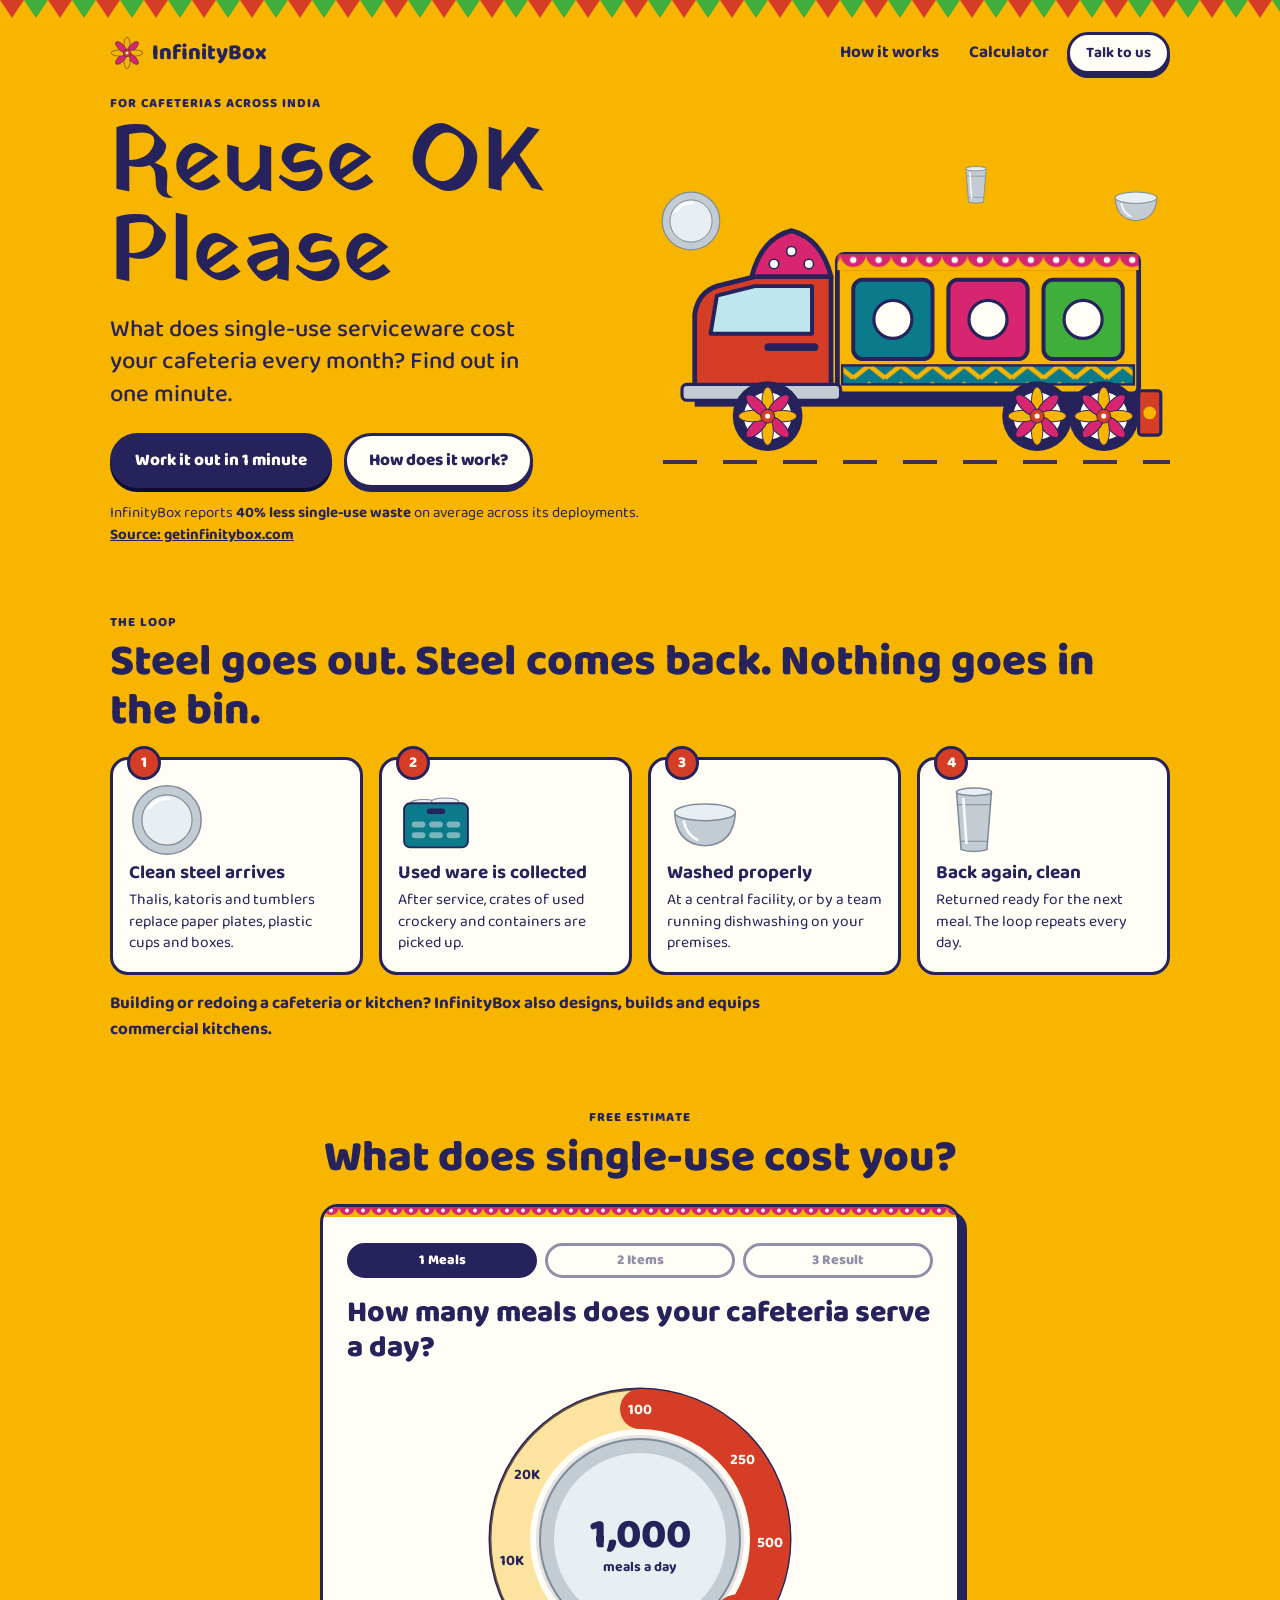
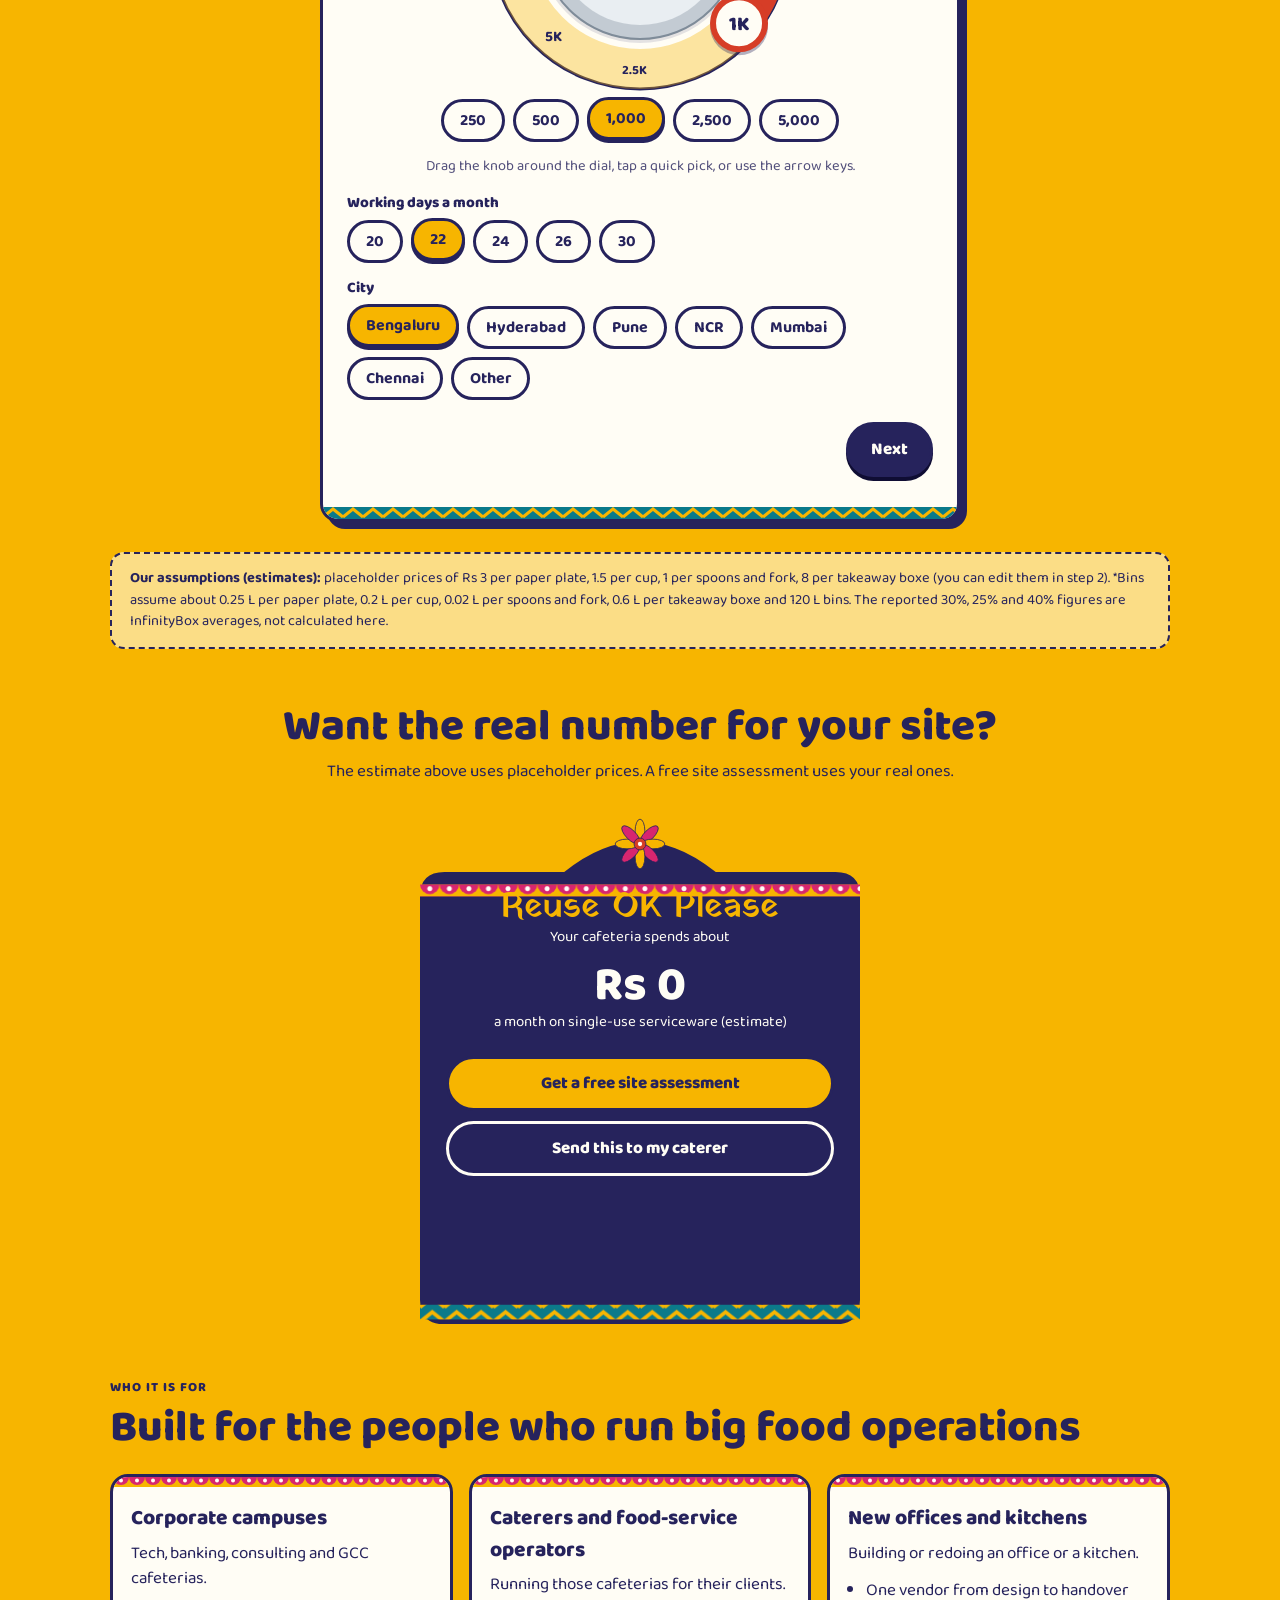
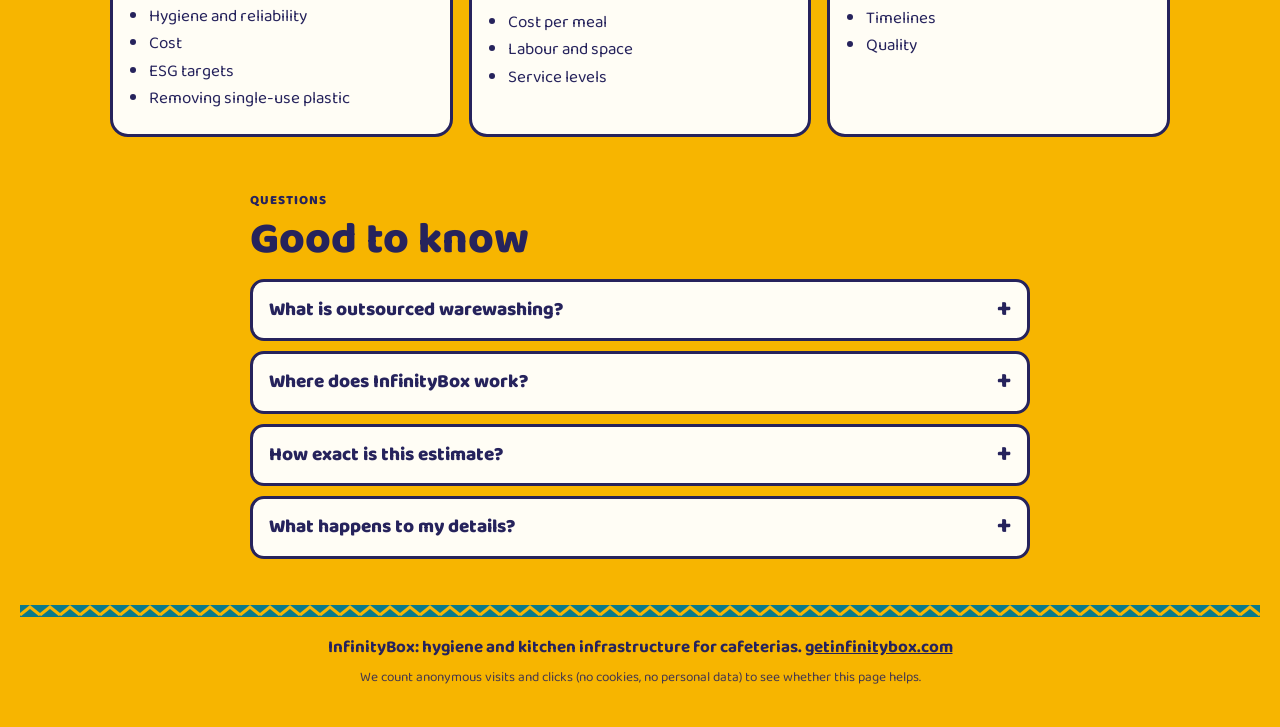
==== inbound/index.html @ cf1908c6 "InfinityBox lead system: pipeline, lead desk, public inbound page, Pages deploy Co-Authored-By: Clau" ====
<!doctype html>
<html lang="en">
<head>
<meta charset="utf-8">
<meta name="viewport" content="width=device-width, initial-scale=1">
<title>Reuse OK Please: what does single-use cost your cafeteria? | InfinityBox</title>
<meta name="description" content="Work out what single-use plates, cups and boxes cost your cafeteria each month, in one minute. Free estimate from InfinityBox.">
<link rel="preconnect" href="https://fonts.googleapis.com"><link rel="preconnect" href="https://fonts.gstatic.com" crossorigin>
<link href="https://fonts.googleapis.com/css2?family=Baloo+2:wght@400;500;700;800&family=Yatra+One&display=swap" rel="stylesheet">
<style>
:root{--neel:#26235C;--haldi:#F7B500;--sindoor:#D63D27;--mor:#0B7A8A;--tota:#3FAE3A;--rani:#D7266F;--chalk:#FFFDF5;--steel:#C3CBD3;--steeld:#7F8C99;--steell:#E9EEF2;--kraft:#E9D3A8;
  --ease:cubic-bezier(.645,.045,.355,1);--r:18px;--line:3px}
*{box-sizing:border-box}
html{scroll-behavior:smooth}
body{margin:0;background:var(--haldi);color:var(--neel);font:400 17px/1.5 "Baloo 2",system-ui,sans-serif;overflow-x:hidden}
h1,h2,h3{margin:0}
.sign{font-family:"Yatra One","Baloo 2",serif;font-weight:400}
h2{font-weight:800;font-size:clamp(28px,4.2vw,44px);line-height:1.1}
p{margin:0 0 12px;max-width:68ch}
a{color:inherit}
:focus-visible{outline:3px solid var(--neel);outline-offset:3px;box-shadow:0 0 0 6px var(--haldi)}
.wrap{max-width:1100px;margin:0 auto;padding:0 20px}
.trim{display:block}
.bunting{height:20px}

/* top bar */
.top{display:flex;align-items:center;justify-content:space-between;gap:12px;padding:12px 20px;max-width:1100px;margin:0 auto}
.brand{font-weight:800;font-size:22px;text-decoration:none;display:flex;align-items:center;gap:8px}
.brand svg{width:34px;height:34px;animation:spin 14s linear infinite}
.top nav{display:flex;gap:6px;align-items:center}
.top nav a{text-decoration:none;font-weight:700;padding:6px 12px;border-radius:99px}
.top nav a:hover{background:var(--chalk)}
@media(max-width:640px){.top nav a:not(.btn){display:none}}

/* buttons */
.btn{display:inline-flex;align-items:center;justify-content:center;gap:8px;border:var(--line) solid var(--neel);border-radius:99px;padding:11px 22px;font:800 17px "Baloo 2",sans-serif;
  cursor:pointer;text-decoration:none;background:var(--chalk);color:var(--neel);box-shadow:0 4px 0 var(--neel);transition:transform .12s,box-shadow .12s}
.btn:hover{transform:translateY(-2px);box-shadow:0 6px 0 var(--neel)}
.btn:active{transform:translateY(3px);box-shadow:0 1px 0 var(--neel)}
.btn.primary{background:var(--neel);color:var(--chalk);box-shadow:0 4px 0 #0f0d33}
.btn.red{background:var(--sindoor);color:var(--chalk)}
.btn.small{padding:6px 16px;font-size:15px}
.btn[disabled]{opacity:.45;cursor:not-allowed;transform:none}

/* hero */
.hero{position:relative;padding:20px 0 0}
.hero .wrap{display:grid;grid-template-columns:1.05fr 1fr;gap:20px;align-items:center}
@media(max-width:860px){.hero .wrap{grid-template-columns:1fr}}
.hero h1{font-size:clamp(46px,8vw,92px);line-height:.98;margin:6px 0 14px}
.hero .lede{font-size:clamp(19px,2.3vw,24px);font-weight:500;line-height:1.35;max-width:30ch}
.hero .cta{display:flex;flex-wrap:wrap;gap:12px;margin:22px 0 14px}
.reports{font-size:15px}
.reports a{font-weight:700}
.stage{position:relative;padding:8px 0 0}
.road{height:16px;margin-top:-6px;background:repeating-linear-gradient(90deg,var(--neel) 0 34px,transparent 34px 60px);background-size:60px 4px;background-repeat:repeat-x;background-position:0 6px;animation:road 1s linear infinite;opacity:.9}
.float{position:absolute;width:64px;height:64px;animation:bob2 3.2s ease-in-out infinite alternate}
.float.a{left:-4px;top:6px}.float.b{right:8px;top:-6px;animation-delay:-1.2s;width:52px;height:52px}.float.c{right:34%;top:-20px;animation-delay:-2s;width:44px;height:44px}
.truck{width:100%;max-width:560px;display:block;margin:0 auto;overflow:visible}
.truck.in{animation:drive 1.3s var(--ease) both}
.truck .wheel{transform-box:view-box;animation:spin .7s linear infinite}
.truck.parked .wheel{animation:none}
.truck .body{animation:bob .45s ease-in-out infinite alternate}
.truck.parked .body{animation:none}
.truck.out{animation:out .9s var(--ease) both}
.truck .pic{opacity:0;transform:scale(0);transform-box:fill-box;transform-origin:center;transition:opacity .3s,transform .4s var(--ease)}
.truck .pic.on{opacity:1;transform:scale(1)}
@keyframes drive{from{transform:translateX(-120%)}to{transform:none}}
@keyframes out{to{transform:translateX(130%)}}
@keyframes spin{to{transform:rotate(360deg)}}
@keyframes bob{to{transform:translateY(-2px)}}
@keyframes bob2{to{transform:translateY(-12px) rotate(8deg)}}
@keyframes road{to{background-position:-60px 6px}}

/* cards */
.card{position:relative;background:var(--chalk);border:var(--line) solid var(--neel);border-radius:var(--r);box-shadow:7px 7px 0 var(--neel);overflow:hidden}
.card .in{padding:26px 24px 30px}
section{padding:54px 0 0}
.eyebrow{font-weight:800;letter-spacing:.08em;text-transform:uppercase;font-size:13px;margin-bottom:6px}

/* the loop */
.loop{display:grid;grid-template-columns:repeat(4,1fr);gap:16px;margin-top:22px}
@media(max-width:900px){.loop{grid-template-columns:repeat(2,1fr)}}@media(max-width:520px){.loop{grid-template-columns:1fr}}
.step{background:var(--chalk);border:var(--line) solid var(--neel);border-radius:var(--r);padding:16px 16px 18px;position:relative}
.step .n{position:absolute;top:-14px;left:14px;background:var(--sindoor);color:var(--chalk);border:var(--line) solid var(--neel);border-radius:99px;font-weight:800;width:34px;height:34px;display:grid;place-items:center}
.step svg{width:76px;height:76px;display:block;margin:6px 0 4px}
.step b{display:block;font-size:19px;line-height:1.2;margin-bottom:4px}
.step span{font-size:15.5px;line-height:1.4;display:block}
.note-line{margin-top:16px;font-weight:700}

/* calculator */
#calc .card{max-width:640px;margin:22px auto 0}
.pills{display:flex;gap:8px;margin-bottom:18px}
.pill{flex:1;text-align:center;border:var(--line) solid var(--neel);border-radius:99px;padding:4px 8px;font-weight:800;font-size:14px;background:var(--chalk);opacity:.5}
.pill.on{background:var(--neel);color:var(--chalk);opacity:1}.pill.done{background:var(--tota);opacity:1}
.q{font-weight:800;font-size:clamp(23px,3.4vw,30px);line-height:1.15;margin-bottom:14px}
.chips{display:flex;flex-wrap:wrap;gap:8px;margin-bottom:14px}
.chip{border:var(--line) solid var(--neel);border-radius:99px;padding:6px 16px;font:700 16px "Baloo 2",sans-serif;background:var(--chalk);cursor:pointer;color:var(--neel)}
.chip[aria-pressed="true"]{background:var(--haldi)}
input[type=range]{width:100%;accent-color:var(--sindoor);height:34px}
.big{display:flex;align-items:baseline;gap:8px;font-weight:800}
.big input{font:800 38px "Baloo 2";width:6.2ch;border:0;border-bottom:var(--line) solid var(--neel);background:transparent;color:var(--neel);padding:0}
.big span{font-size:18px}
.fields{display:grid;grid-template-columns:1fr 1fr;gap:12px;margin:12px 0 4px}
@media(max-width:520px){.fields{grid-template-columns:1fr}}
label.f{display:block;font-weight:700;font-size:15px;margin-bottom:4px}
select,input[type=text],input[type=email],input[type=number]{width:100%;height:48px;border:2px solid var(--neel);border-radius:12px;padding:0 12px;font:500 17px "Baloo 2",sans-serif;background:var(--chalk);color:var(--neel)}
.nav{display:flex;justify-content:space-between;gap:12px;margin-top:22px;align-items:center}
.back{background:none;border:0;font:700 16px "Baloo 2";text-decoration:underline;cursor:pointer;color:var(--neel);padding:8px}

/* items */
.rows{display:grid;gap:12px}
.item{display:grid;grid-template-columns:64px 1fr auto;gap:12px;align-items:center;border:var(--line) solid var(--neel);border-radius:14px;padding:10px 12px;background:var(--chalk);transition:background .2s}
.item.has{background:#FFF3C4}
.item svg{width:60px;height:60px}
.item b{display:block;font-size:18px;line-height:1.15}
.item small{display:flex;align-items:center;gap:4px;font-size:14px}
.item small input{width:64px;height:30px;border-radius:8px;font-size:15px;padding:0 6px;text-align:center}
.stepper{display:flex;align-items:center;gap:6px}
.stepper button{width:46px;height:46px;border-radius:50%;border:var(--line) solid var(--neel);background:var(--haldi);font:800 26px/1 "Baloo 2";cursor:pointer;color:var(--neel);box-shadow:0 3px 0 var(--neel)}
.stepper button:active{transform:translateY(2px);box-shadow:0 1px 0 var(--neel)}
.stepper output{min-width:30px;text-align:center;font:800 26px "Baloo 2"}
.permeal{margin-top:12px;font-weight:700}

/* result */
.toggle{display:inline-flex;border:var(--line) solid var(--neel);border-radius:99px;overflow:hidden;margin-bottom:8px}
.toggle button{border:0;background:var(--chalk);font:800 15px "Baloo 2";padding:5px 18px;cursor:pointer;color:var(--neel)}
.toggle button[aria-pressed="true"]{background:var(--neel);color:var(--chalk)}
.ring{width:min(100%,330px);margin:0 auto;display:block}
.ring circle.seg{transition:stroke-dasharray .7s var(--ease),opacity .25s}
.legend{display:grid;grid-template-columns:1fr 1fr;gap:8px;margin:10px 0 4px}
@media(max-width:420px){.legend{grid-template-columns:1fr}}
.legend button{display:flex;align-items:center;gap:8px;border:2px solid var(--neel);border-radius:12px;background:var(--chalk);padding:6px 10px;font:700 15px "Baloo 2";cursor:pointer;color:var(--neel);text-align:left}
.legend button[aria-pressed="true"]{background:var(--haldi)}
.legend i{width:16px;height:16px;border-radius:50%;border:2px solid var(--neel);flex:none}
.legend em{margin-left:auto;font-style:normal;font-weight:800}
.fact{font-weight:700;margin:12px 0 2px}
.fine{font-size:13.5px;line-height:1.4;opacity:.85}
.claims{display:flex;flex-wrap:wrap;gap:8px;margin:10px 0 4px}
.claims span{border:2px solid var(--neel);border-radius:99px;padding:2px 12px;font-weight:700;font-size:14.5px;background:#E4F5E3}

/* tailgate */
#talk .gate{max-width:440px;margin:26px auto 0;position:relative}
.gate svg.shape{display:block;width:100%;height:auto}
.gate .face{position:absolute;inset:0;padding:78px 26px 40px;color:var(--chalk);display:flex;flex-direction:column}
.gate .rosette{position:absolute;left:50%;top:6px;transform:translateX(-50%);width:54px;height:54px;animation:spin 18s linear infinite}
.gate h2{font-family:"Yatra One","Baloo 2",serif;font-weight:400;color:var(--haldi);font-size:34px;text-align:center}
.gate .amount{font:800 clamp(34px,9vw,48px) "Baloo 2";text-align:center;line-height:1.05;margin:4px 0 0}
.gate .sub{text-align:center;font-size:15px;margin-bottom:12px}
.gate .btn{width:100%;margin-top:10px;box-shadow:none}
.gate .btn.ghost{background:transparent;color:var(--chalk);border-color:var(--chalk)}
.gate .btn.gold{background:var(--haldi);color:var(--neel)}
.gate form{display:none;margin-top:12px}
.gate.open form{display:block}
.gate.open .asks{display:none}
.gate label.f{color:var(--chalk);margin-top:10px}
.gate select,.gate input{border-color:var(--chalk)}
.gate .consent{display:flex;gap:10px;align-items:flex-start;margin:14px 0 4px;font-size:14.5px}
.gate .consent input{width:22px;height:22px;flex:none;margin-top:2px;accent-color:var(--haldi)}
.err{background:var(--sindoor);color:var(--chalk);border-radius:10px;padding:6px 12px;margin-top:10px;font-weight:700;font-size:14.5px}
.hp{position:absolute;left:-9999px;opacity:0}
.thanks{display:none;text-align:center;padding-top:6px}
.gate.sent .thanks{display:block}.gate.sent .asks,.gate.sent form,.gate.sent .head{display:none}
.thanks .big{font:800 30px "Baloo 2";margin-bottom:6px;display:block}
.route{margin-top:12px;border:2px dashed var(--haldi);border-radius:12px;padding:8px 12px;font-size:15px}

/* audience + faq */
.three{display:grid;grid-template-columns:repeat(3,1fr);gap:16px;margin-top:22px}
@media(max-width:860px){.three{grid-template-columns:1fr}}
.aud{background:var(--chalk);border:var(--line) solid var(--neel);border-radius:var(--r);overflow:hidden}
.aud .in{padding:16px 18px 20px}.aud h3{font-weight:800;font-size:21px;margin-bottom:6px}
.aud ul{margin:6px 0 0;padding-left:18px}.aud li{margin:2px 0}
details.faq{background:var(--chalk);border:var(--line) solid var(--neel);border-radius:14px;margin:10px 0;padding:0 16px}
details.faq summary{cursor:pointer;font-weight:800;font-size:19px;padding:14px 0;list-style:none;display:flex;justify-content:space-between;gap:12px}
details.faq summary::after{content:"+";font-size:26px;line-height:1}
details.faq[open] summary::after{content:"\2212"}
details.faq p{padding-bottom:14px}
.assump{margin-top:30px;background:rgba(255,253,245,.55);border:2px dashed var(--neel);border-radius:14px;padding:14px 18px;font-size:14.5px}
footer{padding:36px 20px 40px;text-align:center;font-weight:700}
.reveal{opacity:0;transform:translateY(22px);transition:opacity .6s var(--ease),transform .6s var(--ease)}
.reveal.on{opacity:1;transform:none}

@media (prefers-reduced-motion:reduce){
  *,*::before,*::after{animation:none!important;transition:none!important;scroll-behavior:auto!important}
  .reveal{opacity:1;transform:none}.truck .pic{opacity:1;transform:none}
}

/* dials */
.pane.inR{animation:inR .42s var(--ease) both}.pane.inL{animation:inL .42s var(--ease) both}
.pane.outL{animation:outL .22s ease-in both}.pane.outR{animation:outR .22s ease-in both}
@keyframes inR{from{opacity:0;transform:translateX(36px)}to{opacity:1;transform:none}}
@keyframes inL{from{opacity:0;transform:translateX(-36px)}to{opacity:1;transform:none}}
@keyframes outL{to{opacity:0;transform:translateX(-36px)}}@keyframes outR{to{opacity:0;transform:translateX(36px)}}
.dialwrap{display:grid;place-items:center}
.dial{width:min(100%,320px);margin:0 auto;border-radius:50%;outline:none;touch-action:none;-webkit-tap-highlight-color:transparent}
.dial:focus-visible{box-shadow:0 0 0 4px var(--haldi),0 0 0 7px var(--neel)}
.dialsvg{width:100%;height:auto;display:block;cursor:grab;touch-action:none;user-select:none;-webkit-user-select:none}
.dial.drag .dialsvg{cursor:grabbing}
.dial .pulse{transform-box:fill-box;transform-origin:center;animation:pulse 2s infinite}
.dial.used .pulse,.dial.drag .pulse{animation:none;opacity:0}
.dial .chev{opacity:0;transition:opacity .2s}.dial.drag .chev{opacity:1}
.dial .knob{filter:drop-shadow(0 3px 0 rgba(38,35,92,.35))}
@keyframes pulse{0%{opacity:0;transform:scale(1)}25%{opacity:1}90%{opacity:0;transform:scale(1.5)}100%{opacity:0}}
.chips.center{justify-content:center}
.hint{text-align:center;font-size:14.5px;opacity:.8;margin:2px auto 14px}
.grp{margin-top:12px}.lab{font-weight:800;font-size:15px;margin-bottom:6px}
.chip{transition:transform .15s var(--ease),background .2s}.chip:active{transform:scale(.94)}
.chip[aria-pressed="true"]{box-shadow:0 3px 0 var(--neel);transform:translateY(-2px)}
.car{display:grid;grid-template-columns:44px 1fr 44px;align-items:center;gap:6px}
.viewport{overflow:hidden;border-radius:12px}
.track{display:flex;transition:transform .5s var(--ease);will-change:transform}
.slide{flex:0 0 100%;display:flex;flex-direction:column;align-items:center;padding:4px 0 2px}
.arrow{width:44px;height:44px;border-radius:50%;border:var(--line) solid var(--neel);background:var(--haldi);font:800 28px/1 "Baloo 2";cursor:pointer;color:var(--neel);box-shadow:0 3px 0 var(--neel);transition:transform .12s,opacity .2s}
.arrow:active{transform:translateY(2px);box-shadow:0 1px 0 var(--neel)}.arrow[disabled]{opacity:.3;cursor:default}
.dots{display:flex;gap:8px;justify-content:center;margin:6px 0}
.dots i{width:10px;height:10px;border-radius:50%;border:2px solid var(--neel);background:var(--chalk);transition:background .25s,transform .25s}
.dots i.on{background:var(--neel);transform:scale(1.25)}
.pricebtn{margin-top:6px;background:none;border:2px dashed var(--neel);border-radius:99px;padding:3px 14px;font:700 14.5px "Baloo 2";cursor:pointer;color:var(--neel)}
.pricebtn input{width:62px;height:28px;border-radius:8px;font-size:15px;padding:0 6px;text-align:center;margin:0 4px}
.minis{display:flex;flex-wrap:wrap;gap:8px;justify-content:center;margin:6px 0}
.mini{display:flex;align-items:center;gap:4px;border:2px solid var(--neel);border-radius:99px;padding:2px 12px 2px 6px;font:800 16px "Baloo 2";background:var(--chalk);cursor:pointer;color:var(--neel);transition:background .25s,transform .2s}
.mini svg{width:26px;height:26px}.mini.has{background:#FFF3C4}.mini[aria-current="true"]{transform:translateY(-2px);box-shadow:0 3px 0 var(--neel)}
.permeal{text-align:center}
</style>
</head>
<body>
<svg xmlns="http://www.w3.org/2000/svg" width="0" height="0" style="position:absolute;width:0;height:0;overflow:hidden" aria-hidden="true">
<defs>
<pattern id="p-jhalar" width="16" height="10" patternUnits="userSpaceOnUse"><rect width="16" height="10" fill="#F7B500"/><path d="M0 0A8 8 0 0 0 16 0Z" fill="#D7266F"/><circle cx="8" cy="3.5" r="2" fill="#FFFDF5"/></pattern><pattern id="p-chevron" width="20" height="12" patternUnits="userSpaceOnUse"><rect width="20" height="12" fill="#0B7A8A"/><path d="M0 10L10 2L20 10" fill="none" stroke="#F7B500" stroke-width="3"/></pattern><pattern id="p-bunting" width="48" height="20" patternUnits="userSpaceOnUse"><path d="M0 0H24L12 18Z" fill="#D63D27"/><path d="M24 0H48L36 18Z" fill="#3FAE3A"/></pattern>
</defs>
<symbol id="i-paper-plate" viewBox="0 0 100 100"><path d="M50 8 Q55.3 3.3 59.3 9.1 Q65.5 5.6 68.2 12.2 Q75 10.2 76.2 17.2 Q83.2 16.8 82.8 23.8 Q89.8 25 87.8 31.8 Q94.4 34.5 90.9 40.7 Q96.7 44.7 92 50 Q96.7 55.3 90.9 59.3 Q94.4 65.5 87.8 68.2 Q89.8 75 82.8 76.2 Q83.2 83.2 76.2 82.8 Q75 89.8 68.2 87.8 Q65.5 94.4 59.3 90.9 Q55.3 96.7 50 92 Q44.7 96.7 40.7 90.9 Q34.5 94.4 31.8 87.8 Q25 89.8 23.8 82.8 Q16.8 83.2 17.2 76.2 Q10.2 75 12.2 68.2 Q5.6 65.5 9.1 59.3 Q3.3 55.3 8 50 Q3.3 44.7 9.1 40.7 Q5.6 34.5 12.2 31.8 Q10.2 25 17.2 23.8 Q16.8 16.8 23.8 17.2 Q25 10.2 31.8 12.2 Q34.5 5.6 40.7 9.1 Q44.7 3.3 50 8Z" fill="#E9D3A8" stroke="#26235C" stroke-width="2.5" stroke-linejoin="round"/><circle cx="50" cy="50" r="28" fill="none" stroke="#26235C" stroke-width="1.5" stroke-dasharray="3 4"/></symbol>
<symbol id="i-plastic-cup" viewBox="0 0 100 100"><path d="M26 16H74L67 90H33Z" fill="#EAF6FB" stroke="#26235C" stroke-width="2.5" stroke-linejoin="round"/><rect x="22" y="9" width="56" height="9" rx="3" fill="#FFFFFF" stroke="#26235C" stroke-width="2.5"/><path d="M40 28L42 80M60 28L58 80" stroke="#26235C" stroke-width="1.5" opacity=".35"/></symbol>
<symbol id="i-plastic-spoon" viewBox="0 0 100 100"><ellipse cx="50" cy="27" rx="13" ry="18" fill="#FFFFFF" stroke="#26235C" stroke-width="2.5"/><rect x="46.5" y="44" width="7" height="48" rx="3.5" fill="#FFFFFF" stroke="#26235C" stroke-width="2.5"/></symbol>
<symbol id="i-takeaway-box" viewBox="0 0 100 100"><rect x="14" y="30" width="72" height="12" rx="3" fill="#FFFFFF" stroke="#26235C" stroke-width="2.5"/><path d="M18 42H82L76 80H24Z" fill="#F1F1EC" stroke="#26235C" stroke-width="2.5" stroke-linejoin="round"/></symbol>
<symbol id="i-steel-thali" viewBox="0 0 100 100"><circle cx="50" cy="50" r="45" fill="#C3CBD3" stroke="#7F8C99" stroke-width="2"/><circle cx="50" cy="50" r="33" fill="#E9EEF2" stroke="#7F8C99" stroke-width="1.5"/><path d="M27 34A28 28 0 0 1 52 22" stroke="#FFFFFF" stroke-width="4" stroke-linecap="round" fill="none" opacity=".9"/></symbol>
<symbol id="i-steel-katori" viewBox="0 0 100 100"><path d="M10 40Q12 82 50 84Q88 82 90 40Z" fill="#C3CBD3" stroke="#7F8C99" stroke-width="2" stroke-linejoin="round"/><ellipse cx="50" cy="40" rx="40" ry="11" fill="#E9EEF2" stroke="#7F8C99" stroke-width="2"/><path d="M22 52Q26 70 40 76" stroke="#FFFFFF" stroke-width="3.5" stroke-linecap="round" fill="none" opacity=".9"/></symbol>
<symbol id="i-steel-tumbler" viewBox="0 0 100 100"><path d="M27 13H73L67 89Q50 94 33 89Z" fill="#C3CBD3" stroke="#7F8C99" stroke-width="2" stroke-linejoin="round"/><ellipse cx="50" cy="13" rx="23" ry="5" fill="#E9EEF2" stroke="#7F8C99" stroke-width="2"/><path d="M29 30H71M33 78H67" stroke="#7F8C99" stroke-width="1.5"/><path d="M36 22L40 80" stroke="#FFFFFF" stroke-width="3.5" stroke-linecap="round" opacity=".9"/></symbol>
<symbol id="i-crate" viewBox="0 0 100 100"><ellipse cx="34" cy="28" rx="18" ry="5" fill="#E9EEF2" stroke="#7F8C99" stroke-width="1.5"/><ellipse cx="62" cy="26" rx="18" ry="5" fill="#E9EEF2" stroke="#7F8C99" stroke-width="1.5"/><rect x="8" y="28" width="84" height="58" rx="8" fill="#0B7A8A" stroke="#26235C" stroke-width="2.5"/><rect x="38" y="35" width="24" height="7" rx="3.5" fill="#26235C"/><rect x="18" y="52" width="18" height="8" rx="4" fill="#FFFDF5" opacity=".45"/><rect x="41" y="52" width="18" height="8" rx="4" fill="#FFFDF5" opacity=".45"/><rect x="64" y="52" width="18" height="8" rx="4" fill="#FFFDF5" opacity=".45"/><rect x="18" y="66" width="18" height="8" rx="4" fill="#FFFDF5" opacity=".45"/><rect x="41" y="66" width="18" height="8" rx="4" fill="#FFFDF5" opacity=".45"/><rect x="64" y="66" width="18" height="8" rx="4" fill="#FFFDF5" opacity=".45"/></symbol>
<symbol id="i-bin" viewBox="0 0 100 100"><path d="M24 30H76L70 90H30Z" fill="#D63D27" stroke="#26235C" stroke-width="2.5" stroke-linejoin="round"/><rect x="17" y="21" width="66" height="10" rx="4" fill="#D63D27" stroke="#26235C" stroke-width="2.5"/><rect x="42" y="13" width="16" height="8" rx="3" fill="none" stroke="#26235C" stroke-width="2.5"/><path d="M40 42L42 80M50 42V80M60 42L58 80" stroke="#26235C" stroke-width="2" opacity=".45"/></symbol>
<symbol id="i-compost" viewBox="0 0 100 100"><path d="M22 34H78L72 90H28Z" fill="#3FAE3A" stroke="#26235C" stroke-width="2.5" stroke-linejoin="round"/><rect x="16" y="25" width="68" height="10" rx="4" fill="#3FAE3A" stroke="#26235C" stroke-width="2.5"/><path d="M50 78C38 70 38 56 50 46C62 56 62 70 50 78Z" fill="#FFFDF5" opacity=".8"/></symbol>
<symbol id="m-rosette" viewBox="0 0 100 100"><ellipse cx="50" cy="26" rx="9" ry="22" fill="#F7B500" stroke="#26235C" stroke-width="1.5" transform="rotate(0 50 50)"/><ellipse cx="50" cy="26" rx="9" ry="22" fill="#D7266F" stroke="#26235C" stroke-width="1.5" transform="rotate(45 50 50)"/><ellipse cx="50" cy="26" rx="9" ry="22" fill="#F7B500" stroke="#26235C" stroke-width="1.5" transform="rotate(90 50 50)"/><ellipse cx="50" cy="26" rx="9" ry="22" fill="#D7266F" stroke="#26235C" stroke-width="1.5" transform="rotate(135 50 50)"/><ellipse cx="50" cy="26" rx="9" ry="22" fill="#F7B500" stroke="#26235C" stroke-width="1.5" transform="rotate(180 50 50)"/><ellipse cx="50" cy="26" rx="9" ry="22" fill="#D7266F" stroke="#26235C" stroke-width="1.5" transform="rotate(225 50 50)"/><ellipse cx="50" cy="26" rx="9" ry="22" fill="#F7B500" stroke="#26235C" stroke-width="1.5" transform="rotate(270 50 50)"/><ellipse cx="50" cy="26" rx="9" ry="22" fill="#D7266F" stroke="#26235C" stroke-width="1.5" transform="rotate(315 50 50)"/><circle cx="50" cy="50" r="11" fill="#D63D27" stroke="#26235C" stroke-width="1.5"/><circle cx="50" cy="50" r="4" fill="#FFFDF5"/></symbol>
<symbol id="truck" viewBox="0 0 320 170"><rect x="20" y="128" width="284" height="8" fill="#26235C"/><rect x="110" y="40" width="190" height="88" rx="4" fill="#F7B500" stroke="#26235C" stroke-width="3"/><rect x="120" y="56" width="50" height="50" rx="6" fill="#0B7A8A" stroke="#26235C" stroke-width="2.5"/><circle cx="145" cy="81" r="12" fill="#FFFDF5" stroke="#26235C" stroke-width="2"/><rect x="180" y="56" width="50" height="50" rx="6" fill="#D7266F" stroke="#26235C" stroke-width="2.5"/><circle cx="205" cy="81" r="12" fill="#FFFDF5" stroke="#26235C" stroke-width="2"/><rect x="240" y="56" width="50" height="50" rx="6" fill="#3FAE3A" stroke="#26235C" stroke-width="2.5"/><circle cx="265" cy="81" r="12" fill="#FFFDF5" stroke="#26235C" stroke-width="2"/><rect x="110" y="40" width="190" height="10" fill="url(#p-jhalar)"/><rect x="113" y="110" width="184" height="12" fill="url(#p-chevron)" stroke="#26235C" stroke-width="1.5"/><path d="M20 128V78Q22 64 34 60L58 54H106V128Z" fill="#D63D27" stroke="#26235C" stroke-width="3" stroke-linejoin="round"/><path d="M34 66L58 60H94V90H30Z" fill="#BFE6EE" stroke="#26235C" stroke-width="2.5" stroke-linejoin="round"/><path d="M56 54Q62 30 81 25Q100 30 106 54Z" fill="#D7266F" stroke="#26235C" stroke-width="3" stroke-linejoin="round"/><circle cx="70" cy="46" r="3" fill="#FFFDF5" stroke="#26235C" stroke-width="1"/><circle cx="81" cy="38" r="3" fill="#FFFDF5" stroke="#26235C" stroke-width="1"/><circle cx="92" cy="46" r="3" fill="#FFFDF5" stroke="#26235C" stroke-width="1"/><rect x="64" y="96" width="34" height="5" rx="2.5" fill="#26235C"/><rect x="12" y="122" width="100" height="10" rx="3" fill="#C3CBD3" stroke="#26235C" stroke-width="2"/><rect x="300" y="126" width="14" height="28" rx="2" fill="#D63D27" stroke="#26235C" stroke-width="2"/><circle cx="307" cy="140" r="4" fill="#F7B500"/><circle cx="66" cy="142" r="22" fill="#26235C"/><circle cx="66" cy="142" r="15" fill="#FFFDF5"/><ellipse cx="66" cy="132.4" rx="3.6" ry="8.8" fill="#F7B500" stroke="#26235C" stroke-width="0.6" transform="rotate(0 66 142)"/><ellipse cx="66" cy="132.4" rx="3.6" ry="8.8" fill="#D7266F" stroke="#26235C" stroke-width="0.6" transform="rotate(45 66 142)"/><ellipse cx="66" cy="132.4" rx="3.6" ry="8.8" fill="#F7B500" stroke="#26235C" stroke-width="0.6" transform="rotate(90 66 142)"/><ellipse cx="66" cy="132.4" rx="3.6" ry="8.8" fill="#D7266F" stroke="#26235C" stroke-width="0.6" transform="rotate(135 66 142)"/><ellipse cx="66" cy="132.4" rx="3.6" ry="8.8" fill="#F7B500" stroke="#26235C" stroke-width="0.6" transform="rotate(180 66 142)"/><ellipse cx="66" cy="132.4" rx="3.6" ry="8.8" fill="#D7266F" stroke="#26235C" stroke-width="0.6" transform="rotate(225 66 142)"/><ellipse cx="66" cy="132.4" rx="3.6" ry="8.8" fill="#F7B500" stroke="#26235C" stroke-width="0.6" transform="rotate(270 66 142)"/><ellipse cx="66" cy="132.4" rx="3.6" ry="8.8" fill="#D7266F" stroke="#26235C" stroke-width="0.6" transform="rotate(315 66 142)"/><circle cx="66" cy="142" r="4.4" fill="#D63D27" stroke="#26235C" stroke-width="0.6"/><circle cx="66" cy="142" r="1.6" fill="#FFFDF5"/><circle cx="236" cy="142" r="22" fill="#26235C"/><circle cx="236" cy="142" r="15" fill="#FFFDF5"/><ellipse cx="236" cy="132.4" rx="3.6" ry="8.8" fill="#F7B500" stroke="#26235C" stroke-width="0.6" transform="rotate(0 236 142)"/><ellipse cx="236" cy="132.4" rx="3.6" ry="8.8" fill="#D7266F" stroke="#26235C" stroke-width="0.6" transform="rotate(45 236 142)"/><ellipse cx="236" cy="132.4" rx="3.6" ry="8.8" fill="#F7B500" stroke="#26235C" stroke-width="0.6" transform="rotate(90 236 142)"/><ellipse cx="236" cy="132.4" rx="3.6" ry="8.8" fill="#D7266F" stroke="#26235C" stroke-width="0.6" transform="rotate(135 236 142)"/><ellipse cx="236" cy="132.4" rx="3.6" ry="8.8" fill="#F7B500" stroke="#26235C" stroke-width="0.6" transform="rotate(180 236 142)"/><ellipse cx="236" cy="132.4" rx="3.6" ry="8.8" fill="#D7266F" stroke="#26235C" stroke-width="0.6" transform="rotate(225 236 142)"/><ellipse cx="236" cy="132.4" rx="3.6" ry="8.8" fill="#F7B500" stroke="#26235C" stroke-width="0.6" transform="rotate(270 236 142)"/><ellipse cx="236" cy="132.4" rx="3.6" ry="8.8" fill="#D7266F" stroke="#26235C" stroke-width="0.6" transform="rotate(315 236 142)"/><circle cx="236" cy="142" r="4.4" fill="#D63D27" stroke="#26235C" stroke-width="0.6"/><circle cx="236" cy="142" r="1.6" fill="#FFFDF5"/><circle cx="278" cy="142" r="22" fill="#26235C"/><circle cx="278" cy="142" r="15" fill="#FFFDF5"/><ellipse cx="278" cy="132.4" rx="3.6" ry="8.8" fill="#F7B500" stroke="#26235C" stroke-width="0.6" transform="rotate(0 278 142)"/><ellipse cx="278" cy="132.4" rx="3.6" ry="8.8" fill="#D7266F" stroke="#26235C" stroke-width="0.6" transform="rotate(45 278 142)"/><ellipse cx="278" cy="132.4" rx="3.6" ry="8.8" fill="#F7B500" stroke="#26235C" stroke-width="0.6" transform="rotate(90 278 142)"/><ellipse cx="278" cy="132.4" rx="3.6" ry="8.8" fill="#D7266F" stroke="#26235C" stroke-width="0.6" transform="rotate(135 278 142)"/><ellipse cx="278" cy="132.4" rx="3.6" ry="8.8" fill="#F7B500" stroke="#26235C" stroke-width="0.6" transform="rotate(180 278 142)"/><ellipse cx="278" cy="132.4" rx="3.6" ry="8.8" fill="#D7266F" stroke="#26235C" stroke-width="0.6" transform="rotate(225 278 142)"/><ellipse cx="278" cy="132.4" rx="3.6" ry="8.8" fill="#F7B500" stroke="#26235C" stroke-width="0.6" transform="rotate(270 278 142)"/><ellipse cx="278" cy="132.4" rx="3.6" ry="8.8" fill="#D7266F" stroke="#26235C" stroke-width="0.6" transform="rotate(315 278 142)"/><circle cx="278" cy="142" r="4.4" fill="#D63D27" stroke="#26235C" stroke-width="0.6"/><circle cx="278" cy="142" r="1.6" fill="#FFFDF5"/></symbol>
</svg>
<svg class="trim bunting" width="100%" height="20" aria-hidden="true"><rect width="100%" height="20" fill="url(#p-bunting)"/></svg>

<header class="top">
  <a class="brand" href="#top"><svg viewBox="0 0 100 100" aria-hidden="true"><use href="#m-rosette"/></svg>InfinityBox</a>
  <nav><a href="#how">How it works</a><a href="#calc">Calculator</a><a class="btn small" href="#talk">Talk to us</a></nav>
</header>

<main id="top">
<section class="hero" style="padding-top:8px">
  <div class="wrap">
    <div>
      <div class="eyebrow">For cafeterias across India</div>
      <h1 class="sign">Reuse OK Please</h1>
      <p class="lede">What does single-use serviceware cost your cafeteria every month? Find out in one minute.</p>
      <div class="cta"><a class="btn primary" href="#calc" id="start">Work it out in 1 minute</a><a class="btn" href="#how">How does it work?</a></div>
      <p class="reports">InfinityBox reports <b>40% less single-use waste</b> on average across its deployments. <a href="https://getinfinitybox.com" target="_blank" rel="noopener">Source: getinfinitybox.com</a></p>
    </div>
    <div class="stage" aria-hidden="true">
      <svg class="float a" viewBox="0 0 100 100"><use href="#i-steel-thali"/></svg>
      <svg class="float b" viewBox="0 0 100 100"><use href="#i-steel-katori"/></svg>
      <svg class="float c" viewBox="0 0 100 100"><use href="#i-steel-tumbler"/></svg>
      <svg class="truck in" id="heroTruck" viewBox="0 0 320 170"></svg>
      <div class="road"></div>
    </div>
  </div>
</section>

<section id="how">
  <div class="wrap">
    <div class="eyebrow">The loop</div>
    <h2>Steel goes out. Steel comes back. Nothing goes in the bin.</h2>
    <div class="loop">
      <div class="step reveal"><span class="n">1</span><svg viewBox="0 0 100 100"><use href="#i-steel-thali"/></svg><b>Clean steel arrives</b><span>Thalis, katoris and tumblers replace paper plates, plastic cups and boxes.</span></div>
      <div class="step reveal"><span class="n">2</span><svg viewBox="0 0 100 100"><use href="#i-crate"/></svg><b>Used ware is collected</b><span>After service, crates of used crockery and containers are picked up.</span></div>
      <div class="step reveal"><span class="n">3</span><svg viewBox="0 0 100 100"><use href="#i-steel-katori"/></svg><b>Washed properly</b><span>At a central facility, or by a team running dishwashing on your premises.</span></div>
      <div class="step reveal"><span class="n">4</span><svg viewBox="0 0 100 100"><use href="#i-steel-tumbler"/></svg><b>Back again, clean</b><span>Returned ready for the next meal. The loop repeats every day.</span></div>
    </div>
    <p class="note-line">Building or redoing a cafeteria or kitchen? InfinityBox also designs, builds and equips commercial kitchens.</p>
  </div>
</section>

<section id="calc">
  <div class="wrap">
    <div class="eyebrow" style="text-align:center">Free estimate</div>
    <h2 style="text-align:center">What does single-use cost you?</h2>
    <div class="card">
      <svg class="trim" width="100%" height="10" aria-hidden="true"><rect width="100%" height="10" fill="url(#p-jhalar)"/></svg>
      <div class="in">
        <div class="pills" aria-hidden="true"><div class="pill on" data-p="1">1 Meals</div><div class="pill" data-p="2">2 Items</div><div class="pill" data-p="3">3 Result</div></div>

        <div class="pane" data-step="1">
          <div class="q">How many meals does your cafeteria serve a day?</div>
          <div class="dialwrap" id="mealsDial"></div>
          <div class="chips center" id="mealChips" role="group" aria-label="Quick picks"></div>
          <p class="hint">Drag the knob around the dial, tap a quick pick, or use the arrow keys.</p>
          <div class="grp"><div class="lab">Working days a month</div><div class="chips" id="dayChips" role="group" aria-label="Working days a month"></div></div>
          <div class="grp"><div class="lab">City</div><div class="chips" id="cityChips" role="group" aria-label="City"></div></div>
          <div class="nav"><span></span><button class="btn primary" id="to2">Next</button></div>
        </div>

        <div class="pane" data-step="2" hidden>
          <div class="q">What single-use items go out with each meal?</div>
          <div class="car">
            <button class="arrow" id="prevI" aria-label="Previous item">&#8249;</button>
            <div class="viewport"><div class="track" id="track"></div></div>
            <button class="arrow" id="nextI" aria-label="Next item">&#8250;</button>
          </div>
          <div class="dots" id="dots" aria-hidden="true"></div>
          <p class="hint">Turn the dial for how many go out with each meal.</p>
          <div class="minis" id="minis"></div>
          <div class="permeal" id="perMeal" aria-live="polite"></div>
          <div class="nav"><button class="back" id="back1">Back</button><button class="btn red" id="to3" disabled>See my result</button></div>
        </div>

        <div class="pane" data-step="3" hidden>
          <div class="toggle" role="group" aria-label="Show by"><button id="mUnits" aria-pressed="true">Items</button><button id="mRs" aria-pressed="false">Rupees</button></div>
          <svg class="ring" id="ring" viewBox="0 0 320 320" role="img" aria-label="Share of each single-use item"></svg>
          <div class="legend" id="legend"></div>
          <svg class="truck" id="resTruck" viewBox="0 0 320 170" aria-hidden="true" style="max-width:360px;margin-top:6px"></svg>
          <p class="fact" id="binFact"></p>
          <div class="claims" aria-label="InfinityBox reported averages"><span>30% less water</span><span>25% less electricity</span><span>40% less single-use waste</span></div>
          <p class="fine">InfinityBox reports these as averages across its deployments, not a promise for your site. <a href="https://getinfinitybox.com" target="_blank" rel="noopener">getinfinitybox.com</a></p>
          <div class="nav"><button class="back" id="back2">Back</button><a class="btn primary" href="#talk" id="toTalk">Talk to InfinityBox</a></div>
        </div>
      </div>
      <svg class="trim" width="100%" height="12" aria-hidden="true"><rect width="100%" height="12" fill="url(#p-chevron)"/></svg>
    </div>
    <div class="assump" id="assump"></div>
  </div>
</section>

<section id="talk">
  <div class="wrap">
    <h2 style="text-align:center">Want the real number for your site?</h2>
    <p style="text-align:center;margin:8px auto 0">The estimate above uses placeholder prices. A free site assessment uses your real ones.</p>
    <div class="gate" id="gate">
      <svg class="shape" viewBox="0 0 360 420" preserveAspectRatio="none" aria-hidden="true"><path d="M0 70Q0 50 20 50H118Q180 0 242 50H340Q360 50 360 70V400Q360 420 340 420H20Q0 420 0 400Z" fill="#26235C"/><rect x="0" y="60" width="360" height="10" fill="url(#p-jhalar)"/><rect x="0" y="404" width="360" height="12" fill="url(#p-chevron)"/></svg>
      <svg class="rosette" viewBox="0 0 100 100" aria-hidden="true"><use href="#m-rosette"/></svg>
      <div class="face">
        <div class="head">
          <h2>Reuse OK Please</h2>
          <div class="sub" id="gateLead">Your cafeteria spends about</div>
          <div class="amount" id="gateAmt">Rs 0</div>
          <div class="sub">a month on single-use serviceware (estimate)</div>
        </div>
        <div class="asks">
          <button class="btn gold" id="openForm">Get a free site assessment</button>
          <a class="btn ghost" id="mailCaterer" href="#">Send this to my caterer</a>
        </div>
        <form id="lead" novalidate>
          <div class="hp"><label>Website <input type="text" name="website" tabindex="-1" autocomplete="off"></label></div>
          <label class="f" for="fName">Your name</label><input id="fName" type="text" autocomplete="name" required>
          <label class="f" for="fEmail">Work email</label><input id="fEmail" type="email" autocomplete="email" required>
          <label class="f" for="fCompany">Company</label><input id="fCompany" type="text" autocomplete="organization" required>
          <label class="f" for="fRole">Your role</label><input id="fRole" type="text" placeholder="e.g. Head of Admin">
          <label class="f" for="fCity">City</label><select id="fCity"></select>
          <label class="f" for="fSeg">I am...</label>
          <select id="fSeg"><option value="corporate">A company with a cafeteria</option><option value="caterer">A caterer or food-service operator</option>
            <option value="fitout">Building or redoing an office or kitchen</option><option value="institution">A hospital, college or campus</option></select>
          <label class="consent"><input type="checkbox" id="fConsent"><span>InfinityBox may contact me about this estimate.</span></label>
          <div id="formErr" class="err" hidden></div>
          <button class="btn gold" type="submit" id="send">Send</button>
        </form>
        <div class="thanks"><span class="big sign" style="color:var(--haldi)">Sent.</span><p id="promise" style="margin:0 auto"></p><div class="route" id="route"></div></div>
      </div>
    </div>
  </div>
</section>

<section>
  <div class="wrap">
    <div class="eyebrow">Who it is for</div>
    <h2>Built for the people who run big food operations</h2>
    <div class="three">
      <div class="aud reveal"><svg class="trim" width="100%" height="10" aria-hidden="true"><rect width="100%" height="10" fill="url(#p-jhalar)"/></svg><div class="in"><h3>Corporate campuses</h3><p>Tech, banking, consulting and GCC cafeterias.</p><ul><li>Hygiene and reliability</li><li>Cost</li><li>ESG targets</li><li>Removing single-use plastic</li></ul></div></div>
      <div class="aud reveal"><svg class="trim" width="100%" height="10" aria-hidden="true"><rect width="100%" height="10" fill="url(#p-jhalar)"/></svg><div class="in"><h3>Caterers and food-service operators</h3><p>Running those cafeterias for their clients.</p><ul><li>Cost per meal</li><li>Labour and space</li><li>Service levels</li></ul></div></div>
      <div class="aud reveal"><svg class="trim" width="100%" height="10" aria-hidden="true"><rect width="100%" height="10" fill="url(#p-jhalar)"/></svg><div class="in"><h3>New offices and kitchens</h3><p>Building or redoing an office or a kitchen.</p><ul><li>One vendor from design to handover</li><li>Timelines</li><li>Quality</li></ul></div></div>
    </div>
  </div>
</section>

<section>
  <div class="wrap" style="max-width:820px">
    <div class="eyebrow">Questions</div>
    <h2 style="margin-bottom:14px">Good to know</h2>
    <details class="faq"><summary>What is outsourced warewashing?</summary><p>Instead of buying disposables or washing in your own kitchen, used crockery is collected, washed by a specialist and returned. InfinityBox does this at central facilities, or runs dishwashing inside your premises.</p></details>
    <details class="faq"><summary>Where does InfinityBox work?</summary><p>Mumbai, Chennai, Bangalore, NCR, Pune and Hyderabad.</p></details>
    <details class="faq"><summary>How exact is this estimate?</summary><p>It is a quick estimate from your answers and placeholder prices that you can edit. A free site assessment gives a real figure.</p></details>
    <details class="faq"><summary>What happens to my details?</summary><p>They are used only to reply about your enquiry. We do not ask for more than the form shows.</p></details>
  </div>
</section>
</main>

<footer>
  <svg class="trim" width="100%" height="12" aria-hidden="true" style="margin-bottom:18px"><rect width="100%" height="12" fill="url(#p-chevron)"/></svg>
  InfinityBox: hygiene and kitchen infrastructure for cafeterias. <a href="https://getinfinitybox.com" target="_blank" rel="noopener">getinfinitybox.com</a>
  <div class="fine" style="margin-top:8px;font-weight:400">We count anonymous visits and clicks (no cookies, no personal data) to see whether this page helps.</div>
</footer>

<script src="calc.js"></script>
<script>
/* ===== settings you can change ===== */
var IB = {
  APPS_SCRIPT_URL: "",            // paste the deployed Google Apps Script web app URL to send leads to a Google Sheet
  promise: "Someone from InfinityBox will reply within 1 working day.",
  cities: ["Bengaluru", "Hyderabad", "Pune", "NCR", "Mumbai", "Chennai", "Other"],
  dayOptions: [20, 22, 24, 26, 30],
  quick: [250, 500, 1000, 2500, 5000]
};
var $ = function (s, r) { return (r || document).querySelector(s); };
var C = window.IBCalc, reduce = matchMedia('(prefers-reduced-motion: reduce)').matches;
var S = { meals: 1000, days: 22, city: "Bengaluru", counts: { plate: 1, cup: 1, cut: 1, box: 0 }, costs: {}, mode: 'units', active: null, step: 1 };
var qs = new URLSearchParams(location.search);

/* ---------- anonymous funnel events: no cookies, no personal data, skipped if Do Not Track is on ---------- */
var SID = (function () { try { var k = sessionStorage.getItem('ib_sid'); if (!k) { k = Math.random().toString(36).slice(2, 10) + Date.now().toString(36); sessionStorage.setItem('ib_sid', k); } return k; } catch (e) { return Math.random().toString(36).slice(2, 10); } })();
var sentEv = {};
function track(name) {
  if (!name || sentEv[name] || navigator.doNotTrack === '1') return;
  sentEv[name] = 1;
  var url = IB.APPS_SCRIPT_URL || (/^(localhost|127\.0\.0\.1)$/.test(location.hostname) ? '/api/event' : '');
  if (!url) return;
  var body = JSON.stringify({ type: 'event', event: name, sid: SID, ts: new Date().toISOString(), path: location.pathname, ref: document.referrer ? new URL(document.referrer).hostname : '',
    utm_source: qs.get('utm_source') || '', utm_medium: qs.get('utm_medium') || '', utm_campaign: qs.get('utm_campaign') || '' });
  try { if (!(navigator.sendBeacon && !IB.APPS_SCRIPT_URL && navigator.sendBeacon(url, new Blob([body], { type: 'text/plain' })))) fetch(url, { method: 'POST', mode: IB.APPS_SCRIPT_URL ? 'no-cors' : 'same-origin', headers: { 'Content-Type': 'text/plain' }, body: body, keepalive: true }); } catch (e) {}
}
track('view');
$('#calc .card').addEventListener('pointerdown', function () { track('calc_start'); }, { once: true });
$('#start').addEventListener('click', function () { track('calc_start'); });

/* ---------- truck (built from the sprite so the wheels can turn) ---------- */
function buildTruck(svg, withPics) {
  svg.innerHTML = '<g class="body">' + $('#truck').innerHTML + '</g>';
  [66, 236, 278].forEach(function (cx) {
    var g = document.createElementNS('http://www.w3.org/2000/svg', 'g');
    g.setAttribute('class', 'wheel'); g.style.transformOrigin = cx + 'px 142px';
    [].slice.call(svg.querySelectorAll('circle,ellipse')).filter(function (e) { return +e.getAttribute('cx') === cx && (+e.getAttribute('cy') === 142 || +e.getAttribute('cy') === 132.4); })
      .forEach(function (e) { g.appendChild(e); });
    svg.querySelector('.body').appendChild(g);
  });
  if (withPics) [120, 180, 240].forEach(function (x, i) {
    var u = document.createElementNS('http://www.w3.org/2000/svg', 'use'); u.setAttribute('class', 'pic'); u.setAttribute('id', 'pic' + i);
    u.setAttribute('x', x + 7); u.setAttribute('y', 63); u.setAttribute('width', 36); u.setAttribute('height', 36); svg.querySelector('.body').appendChild(u);
  });
}
buildTruck($('#heroTruck'), false);
setTimeout(function () { $('#heroTruck').classList.add('parked'); }, reduce ? 0 : 1500);
buildTruck($('#resTruck'), true);

/* ---------- smooth motion helpers ---------- */
var SVGNS = 'http://www.w3.org/2000/svg', CIRC = 2 * Math.PI * 130, SWEEP = 300;
function el(tag, attrs, parent) { var e = document.createElementNS(SVGNS, tag); for (var k in attrs) e.setAttribute(k, attrs[k]); if (parent) parent.appendChild(e); return e; }
function easeOut(t) { return 1 - Math.pow(1 - t, 3); }
function tween(from, to, ms, step, done) {
  if (reduce || from === to) { step(to); if (done) done(); return { stop: function () {} }; }
  var t0 = performance.now(), id = 0, dead = false;
  (function f(t) { if (dead) return; var p = Math.min(1, (t - t0) / ms); step(from + (to - from) * easeOut(p)); if (p < 1) id = requestAnimationFrame(f); else if (done) done(); })(t0);
  return { stop: function () { dead = true; cancelAnimationFrame(id); } };
}
function buzz() { if (navigator.vibrate) try { navigator.vibrate(6); } catch (e) {} }

/* ---------- the radial dial (SVG 320 x 320, 0 at 12 o'clock, clockwise, 300 degree sweep) ----------
   o: {color, icon, caption, sub(v), labels:[{angle,text}], toValue(angle), toAngle(v), value, big, fmt(v), knobText(v), step(v,dir), min, max, label, onChange(v)} */
function Dial(o) {
  var root = document.createElement('div'); root.className = 'dial'; root.tabIndex = 0; root.setAttribute('role', 'slider');
  root.setAttribute('aria-label', o.label); root.setAttribute('aria-valuemin', o.min); root.setAttribute('aria-valuemax', o.max);
  var svg = el('svg', { viewBox: '0 0 320 320', 'class': 'dialsvg' }); root.appendChild(svg);
  el('circle', { cx: 160, cy: 160, r: 150, fill: '#FFFDF5', stroke: '#26235C', 'stroke-width': 3 }, svg);
  el('circle', { cx: 160, cy: 160, r: 130, fill: 'none', stroke: '#F7B500', 'stroke-width': 40, opacity: .35 }, svg);
  var arc = el('circle', { cx: 160, cy: 160, r: 130, fill: 'none', stroke: o.color, 'stroke-width': 40, 'stroke-linecap': 'round', transform: 'rotate(-90 160 160)' }, svg);
  var labs = o.labels.map(function (L) {
    var a = L.angle * Math.PI / 180, t = el('text', { x: 160 + 130 * Math.sin(a), y: 160 - 130 * Math.cos(a) + 5, 'text-anchor': 'middle', 'font-family': 'Baloo 2,Arial', 'font-weight': 700, 'font-size': L.text.length > 3 ? 13 : 15, fill: '#26235C', style: 'pointer-events:none' }, svg);
    t.textContent = L.text; return { a: L.angle, t: t };
  });
  el('circle', { cx: 160, cy: 160, r: 104, fill: '#26235C', opacity: .12 }, svg);
  el('circle', { cx: 160, cy: 160, r: 100, fill: '#C3CBD3', stroke: '#7F8C99', 'stroke-width': 2 }, svg);
  el('circle', { cx: 160, cy: 160, r: 86, fill: '#E9EEF2' }, svg);
  var font = { 'text-anchor': 'middle', 'font-family': 'Baloo 2,Arial', fill: '#26235C', style: 'pointer-events:none' };
  var bigT = null, capT, subT;
  if (o.big) {
    bigT = el('text', Object.assign({ x: 160, y: 168, 'font-weight': 800, 'font-size': 42 }, font), svg);
    capT = el('text', Object.assign({ x: 160, y: 192, 'font-size': 14, 'font-weight': 700 }, font), svg); capT.textContent = o.caption;
    subT = null;
  } else {
    el('use', { href: '#' + o.icon, x: 120, y: 94, width: 80, height: 80, style: 'pointer-events:none' }, svg);
    capT = el('text', Object.assign({ x: 160, y: 196, 'font-size': 15, 'font-weight': 700 }, font), svg); capT.textContent = o.caption;
    subT = el('text', Object.assign({ x: 160, y: 214, 'font-size': 13 }, font), svg);
  }
  var pulse = el('circle', { r: 26, fill: 'none', stroke: o.color, 'stroke-width': 3, 'class': 'pulse' }, svg);
  var chevL = el('circle', { r: 9, fill: '#FFFDF5', stroke: '#26235C', 'stroke-width': 1.5, 'class': 'chev' }, svg), chevR = el('circle', { r: 9, fill: '#FFFDF5', stroke: '#26235C', 'stroke-width': 1.5, 'class': 'chev' }, svg);
  var knob = el('g', { 'class': 'knob', style: 'pointer-events:none' }, svg);
  var kc = el('circle', { r: 26, fill: '#FFFDF5', stroke: o.color, 'stroke-width': 6 }, knob);
  var kt = el('text', { 'text-anchor': 'middle', 'font-family': 'Baloo 2,Arial', 'font-weight': 800, 'font-size': 20, fill: '#26235C' }, knob);
  var angle = o.toAngle(o.value), value = o.value, anim = null, dragging = false;

  function pos(a, r) { var t = a * Math.PI / 180; return [160 + r * Math.sin(t), 160 - r * Math.cos(t)]; }
  function draw(a) {
    arc.setAttribute('stroke-dasharray', (a / 360 * CIRC) + ' ' + CIRC);
    var k = pos(a, 130); kc.setAttribute('cx', k[0]); kc.setAttribute('cy', k[1]); kt.setAttribute('x', k[0]); kt.setAttribute('y', k[1] + 7);
    pulse.setAttribute('cx', k[0]); pulse.setAttribute('cy', k[1]);
    var l = pos(a - 24, 130), r = pos(a + 24, 130); chevL.setAttribute('cx', l[0]); chevL.setAttribute('cy', l[1]); chevR.setAttribute('cx', r[0]); chevR.setAttribute('cy', r[1]);
    labs.forEach(function (L) { L.t.setAttribute('fill', L.a <= a - 4 ? '#FFFDF5' : '#26235C'); });
  }
  function text(v) {
    kt.textContent = o.knobText(v);
    if (bigT) bigT.textContent = o.fmt(v); else subT.textContent = o.sub(v);
    root.setAttribute('aria-valuenow', v); root.setAttribute('aria-valuetext', o.fmt(v) + ' ' + o.caption);
    labs.forEach(function (L) { /* keep label colours in sync */ });
  }
  function commit(v) { if (v !== value) { value = v; text(v); buzz(); if (o.onChange) o.onChange(v); } }
  function glide(v) {
    if (anim) anim.stop();
    var to = o.toAngle(v); anim = tween(angle, to, 380, function (a) { angle = a; draw(a); });
  }
  function set(v, animate) { v = Math.min(o.max, Math.max(o.min, v)); if (animate === false) { if (anim) anim.stop(); angle = o.toAngle(v); draw(angle); value = v; text(v); } else { glide(v); commit(v); } }
  function move(e) {
    var r = svg.getBoundingClientRect(), x = (e.clientX - r.left) / r.width * 320 - 160, y = (e.clientY - r.top) / r.height * 320 - 160;
    var a = Math.atan2(x, -y) * 180 / Math.PI; if (a < 0) a += 360;
    if (a > SWEEP) a = angle > SWEEP / 2 ? SWEEP : 0;          // the seam: never wrap from the top of the range to the bottom
    angle = a; draw(a); commit(o.toValue(a));
  }
  svg.addEventListener('pointerdown', function (e) {
    var r = svg.getBoundingClientRect(), dx = (e.clientX - r.left) / r.width * 320 - 160, dy = (e.clientY - r.top) / r.height * 320 - 160, d = Math.sqrt(dx * dx + dy * dy);
    if (d < 62) return;                                          // the steel hub is not a handle
    if (anim) anim.stop(); dragging = true; root.classList.add('drag', 'used'); try { svg.setPointerCapture(e.pointerId); } catch (_) {} root.focus({ preventScroll: true }); move(e); e.preventDefault();
  });
  svg.addEventListener('pointermove', function (e) { if (dragging) move(e); });
  function end() { if (!dragging) return; dragging = false; root.classList.remove('drag'); glide(value); }
  svg.addEventListener('pointerup', end); svg.addEventListener('pointercancel', end);
  root.addEventListener('keydown', function (e) {
    var k = e.key, v = value;
    if (k === 'ArrowRight' || k === 'ArrowUp') v = o.step(value, 1); else if (k === 'ArrowLeft' || k === 'ArrowDown') v = o.step(value, -1);
    else if (k === 'Home') v = o.min; else if (k === 'End') v = o.max; else return;
    e.preventDefault(); root.classList.add('used'); set(v);
  });
  draw(angle); text(value);
  return { root: root, set: set, get: function () { return value; } };
}

/* ---------- step 1: meals dial (log scale: 100 to 20,000) ---------- */
function niceMeals(raw) { var v = raw < 1000 ? Math.round(raw / 50) * 50 : raw < 5000 ? Math.round(raw / 100) * 100 : Math.round(raw / 500) * 500; return Math.min(20000, Math.max(100, v)); }
var mealAngle = function (v) { return SWEEP * Math.log(v / 100) / Math.log(200); };
var short = function (v) { return v >= 1000 ? (v / 1000).toFixed(v % 1000 ? 1 : 0).replace('.0', '') + 'K' : String(v); };
if (qs.get('m')) S.meals = niceMeals(+qs.get('m') || 1000);
var mealsDial = Dial({
  color: '#D63D27', big: true, caption: 'meals a day', label: 'Meals served per day', min: 100, max: 20000, value: S.meals,
  labels: [100, 250, 500, 1000, 2500, 5000, 10000, 20000].map(function (v) { return { angle: mealAngle(v), text: short(v) }; }),
  toValue: function (a) { return niceMeals(100 * Math.pow(200, a / SWEEP)); }, toAngle: function (v) { return mealAngle(Math.min(20000, Math.max(100, v))); },
  fmt: C.nf, knobText: short, step: function (v, d) { var st = v < 1000 || (v === 1000 && d < 0) ? 50 : v < 5000 || (v === 5000 && d < 0) ? 100 : 500; return niceMeals(v + d * st); },
  onChange: function (v) { S.meals = v; chipsOn(); }
});
$('#mealsDial').append(mealsDial.root);
function chipsOn() { [].forEach.call($('#mealChips').children, function (b) { b.setAttribute('aria-pressed', +b.dataset.v === S.meals); }); }
IB.quick.forEach(function (n) { var b = document.createElement('button'); b.className = 'chip'; b.dataset.v = n; b.textContent = C.nf(n); b.onclick = function () { mealsDial.root.classList.add('used'); mealsDial.set(n); }; $('#mealChips').append(b); });
chipsOn();
function chipGroup(box, values, get, set, label) {
  values.forEach(function (v) { var b = document.createElement('button'); b.className = 'chip'; b.textContent = label ? label(v) : v; b.dataset.v = v;
    b.onclick = function () { set(v); sync(); }; box.append(b); });
  function sync() { [].forEach.call(box.children, function (b) { b.setAttribute('aria-pressed', b.dataset.v == get()); }); }
  sync(); return sync;
}
chipGroup($('#dayChips'), IB.dayOptions, function () { return S.days; }, function (v) { S.days = +v; });
var syncCity = chipGroup($('#cityChips'), IB.cities, function () { return S.city; }, function (v) { S.city = v; $('#fCity').value = v; });
IB.cities.forEach(function (c) { $('#fCity').append(new Option(c, c)); });
if (qs.get('city') && IB.cities.indexOf(qs.get('city')) > -1) { S.city = qs.get('city'); syncCity(); }
$('#fCity').value = S.city;

/* ---------- step 2: one dial per item in a carousel ---------- */
var itemDials = [], cur = 0;
function totalPerMeal() { return C.ITEMS.reduce(function (a, i) { return a + (S.counts[i.id] || 0); }, 0); }
function perMeal() {
  var n = totalPerMeal();
  $('#perMeal').innerHTML = n ? 'That is <b>' + n + '</b> single-use item' + (n > 1 ? 's' : '') + ' with every meal.' : 'Turn a dial up to at least 1 to continue.';
  $('#to3').disabled = !n;
  [].forEach.call($('#minis').children, function (m, i) { var it = C.ITEMS[i]; m.classList.toggle('has', S.counts[it.id] > 0); m.querySelector('b').textContent = S.counts[it.id] || 0; });
}
function showItem(i) {
  cur = Math.max(0, Math.min(C.ITEMS.length - 1, i));
  $('#track').style.transform = 'translateX(-' + cur * 100 + '%)';
  [].forEach.call($('#dots').children, function (d, k) { d.classList.toggle('on', k === cur); });
  [].forEach.call($('#minis').children, function (m, k) { m.setAttribute('aria-current', k === cur); });
  $('#prevI').disabled = cur === 0; $('#nextI').disabled = cur === C.ITEMS.length - 1;
}
C.ITEMS.forEach(function (it, i) {
  var slide = document.createElement('div'); slide.className = 'slide'; slide.setAttribute('aria-hidden', 'false');
  var d = Dial({
    color: it.color, icon: it.icon, caption: it.name, label: it.name + ' per meal', min: 0, max: 5, value: S.counts[it.id] || 0,
    sub: function (v) { return v + ' per meal'; }, fmt: String, knobText: String, step: function (v, dir) { return Math.max(0, Math.min(5, v + dir)); },
    labels: [0, 1, 2, 3, 4, 5].map(function (v) { return { angle: v * 60, text: String(v) }; }),
    toValue: function (a) { return Math.max(0, Math.min(5, Math.round(a / 60))); }, toAngle: function (v) { return v * 60; },
    onChange: function (v) { S.counts[it.id] = v; perMeal(); }
  });
  itemDials.push(d); slide.append(d.root);
  var pb = document.createElement('button'); pb.className = 'pricebtn'; pb.type = 'button';
  var showPrice = function () { pb.textContent = 'Rs ' + (S.costs[it.id] != null && S.costs[it.id] !== '' ? S.costs[it.id] : it.costRs) + ' each · change'; };
  showPrice();
  pb.onclick = function () {
    pb.innerHTML = 'Rs <input type="number" min="0" step="0.5" aria-label="Price of one ' + it.name.toLowerCase() + ' in rupees"> each';
    var inp = pb.querySelector('input'); inp.value = S.costs[it.id] != null && S.costs[it.id] !== '' ? S.costs[it.id] : it.costRs; inp.focus(); inp.select();
    inp.oninput = function () { S.costs[it.id] = inp.value; }; inp.onclick = function (e) { e.stopPropagation(); }; inp.onblur = showPrice; inp.onkeydown = function (e) { if (e.key === 'Enter') inp.blur(); };
  };
  slide.append(pb); $('#track').append(slide);
  var dot = document.createElement('i'); $('#dots').append(dot);
  var mini = document.createElement('button'); mini.type = 'button'; mini.className = 'mini'; mini.setAttribute('aria-label', 'Go to ' + it.name);
  mini.innerHTML = '<svg viewBox="0 0 100 100" aria-hidden="true"><use href="#' + it.icon + '"/></svg><b>' + (S.counts[it.id] || 0) + '</b>'; mini.onclick = function () { showItem(i); }; $('#minis').append(mini);
});
$('#prevI').onclick = function () { showItem(cur - 1); }; $('#nextI').onclick = function () { showItem(cur + 1); };
showItem(0); perMeal();
if (qs.get('c')) $('#fCompany').value = qs.get('c');
if (qs.get('s')) $('#fSeg').value = qs.get('s');

/* ---------- step 3: result ---------- */
var R = null;
function countUp(el, to, fmt) {
  if (reduce) { el.textContent = fmt(to); return; }
  var t0 = performance.now(), from = 0;
  (function f(t) { var p = Math.min(1, (t - t0) / 700), e = 1 - Math.pow(1 - p, 3); el.textContent = fmt(from + (to - from) * e); if (p < 1) requestAnimationFrame(f); })(t0);
}
var ringBuilt = false, segEls = {}, lastCenter = 0, tw = null;
function ring() {
  var sh = C.shares(R, S.mode), svg = $('#ring');
  if (!ringBuilt) {
    svg.innerHTML = '<circle cx="160" cy="160" r="150" fill="#FFFDF5" stroke="#26235C" stroke-width="3"/>';
    sh.forEach(function (s) { var c = el('circle', { 'class': 'seg', cx: 160, cy: 160, r: 130, fill: 'none', stroke: s.color, 'stroke-width': 40 }, svg); c.style.strokeDasharray = '0 ' + CIRC; segEls[s.id] = c; });
    svg.insertAdjacentHTML('beforeend', '<circle cx="160" cy="160" r="100" fill="#FFFDF5" stroke="#26235C" stroke-width="2"/><text id="cNum" x="160" y="158" text-anchor="middle" font-family="Baloo 2,Arial" font-weight="800" font-size="40" fill="#26235C"></text>' +
      '<text id="cLab" x="160" y="184" text-anchor="middle" font-family="Baloo 2,Arial" font-size="14" fill="#26235C"></text>');
    ringBuilt = true;
  }
  var gap = (4 / 360) * CIRC, start = 0;
  sh.forEach(function (s) {
    var len = Math.max(0, s.frac * CIRC - (s.frac > 0 ? gap : 0)), c = segEls[s.id], rot = -90 + start * 360 + (s.frac > 0 ? 2 : 0);
    c.setAttribute('transform', 'rotate(' + rot + ' 160 160)'); c.style.opacity = S.active && S.active !== s.id ? .3 : 1;
    requestAnimationFrame(function () { c.style.strokeDasharray = len + ' ' + (CIRC - len); });   // the CSS transition draws the segment in
    start += s.frac;
  });
  var part = S.active && R.parts.filter(function (p) { return p.id === S.active; })[0];
  var val = part ? (S.mode === 'rs' ? part.rs : part.units) : (S.mode === 'rs' ? R.rs : R.units), fmt = S.mode === 'rs' ? C.inr : C.nf;
  if (tw) tw.stop(); var from = lastCenter; tw = tween(from, val, 700, function (v) { $('#cNum').textContent = fmt(v); }); lastCenter = val;
  $('#cLab').textContent = (part ? part.name.toLowerCase() + ' ' : 'single-use ') + (S.mode === 'rs' ? 'a month' : 'items a month');
  $('#legend').innerHTML = '';
  R.parts.forEach(function (p) {
    if (!p.units) return;
    var b = document.createElement('button'); b.setAttribute('aria-pressed', S.active === p.id);
    b.innerHTML = '<i style="background:' + p.color + '"></i>' + p.name + '<em>' + (S.mode === 'rs' ? C.inr(p.rs) : C.nf(p.units)) + '</em>';
    b.onclick = function () { S.active = S.active === p.id ? null : p.id; ring(); };
    $('#legend').append(b);
  });
}
function result() {
  R = C.compute({ meals: S.meals, days: S.days, counts: S.counts, costs: S.costs });
  S.active = null; ring();
  var top = R.parts.filter(function (p) { return p.units; }).sort(function (a, b) { return b.units - a.units; }).slice(0, 3);
  [0, 1, 2].forEach(function (i) { var u = $('#pic' + i); u.classList.remove('on'); if (top[i]) { u.setAttribute('href', '#' + top[i].icon); setTimeout(function () { u.classList.add('on'); }, reduce ? 0 : 400 + i * 150); } });
  $('#binFact').textContent = 'That is about ' + C.nf(Math.max(1, R.bins)) + ' full ' + C.BIN_LITRES + ' litre bins of waste a month.*';
  $('#gateAmt').textContent = C.inr(R.rs);
  $('#mailCaterer').href = 'mailto:?subject=' + encodeURIComponent('Single-use serviceware at our cafeteria: about ' + C.inr(R.rs) + ' a month') +
    '&body=' + encodeURIComponent('A quick estimate for our cafeteria: ' + C.nf(S.meals) + ' meals a day, ' + S.days + ' days a month, about ' + C.nf(R.units) + ' single-use items and ' + C.inr(R.rs) +
      ' a month (placeholder prices).\n\nWorth a look: InfinityBox washes and returns steel serviceware for cafeterias.\nhttps://getinfinitybox.com');
  document.dispatchEvent(new CustomEvent('ib:result', { detail: { meals: S.meals, days: S.days, units: R.units, rs: R.rs } }));
}
$('#mUnits').onclick = function () { S.mode = 'units'; $('#mUnits').setAttribute('aria-pressed', true); $('#mRs').setAttribute('aria-pressed', false); ring(); };
$('#mRs').onclick = function () { S.mode = 'rs'; $('#mRs').setAttribute('aria-pressed', true); $('#mUnits').setAttribute('aria-pressed', false); ring(); };

/* ---------- wizard ---------- */
function go(n) {
  if (n === S.step) return;
  var from = document.querySelector('[data-step="' + S.step + '"]'), to = document.querySelector('[data-step="' + n + '"]'), dir = n > S.step ? 1 : -1;
  S.step = n;
  [].forEach.call(document.querySelectorAll('.pill'), function (p) { var k = +p.dataset.p; p.className = 'pill' + (k === n ? ' on' : k < n ? ' done' : ''); });
  track(n === 2 ? 'items' : n === 3 ? 'result' : '');
  var show = function () { to.hidden = false; to.className = 'pane ' + (dir > 0 ? 'inR' : 'inL'); if (n === 3) { lastCenter = 0; result(); } };
  if (reduce) { from.hidden = true; show(); } else { from.className = 'pane ' + (dir > 0 ? 'outL' : 'outR'); setTimeout(function () { from.hidden = true; from.className = 'pane'; show(); }, 210); }
  $('#calc .card').scrollIntoView({ behavior: reduce ? 'auto' : 'smooth', block: 'start' });
}
$('#to2').onclick = function () { go(2); }; $('#back1').onclick = function () { go(1); };
$('#to3').onclick = function () { go(3); }; $('#back2').onclick = function () { go(2); };
$('#assump').innerHTML = '<b>Our assumptions (estimates):</b> placeholder prices of Rs ' + C.ITEMS.map(function (i) { return i.costRs + ' per ' + i.name.toLowerCase().replace(/s$/, ''); }).join(', ') +
  ' (you can edit them in step 2). *Bins assume about ' + C.ITEMS.map(function (i) { return i.litres + ' L per ' + i.name.toLowerCase().replace(/s$/, ''); }).join(', ') + ' and 120 L bins. The reported 30%, 25% and 40% figures are InfinityBox averages, not calculated here.';

/* ---------- lead capture ---------- */
var shownAt = Date.now();
$('#openForm').onclick = function () { track('form_open'); $('#gate').classList.add('open'); shownAt = Date.now(); $('#fName').focus(); };
$('#promise').textContent = IB.promise;
function endpoint() { return IB.APPS_SCRIPT_URL || (/^(localhost|127\.0\.0\.1)$/.test(location.hostname) ? '/api/lead' : ''); }
$('#lead').addEventListener('submit', function (ev) {
  ev.preventDefault();
  var err = $('#formErr'), v = function (id) { return $(id).value.trim(); };
  var bad = !v('#fName') ? 'Please add your name.' : !/^[^@\s]+@[^@\s]+\.[^@\s]+$/.test(v('#fEmail')) ? 'Please add a valid work email.' : !v('#fCompany') ? 'Please add your company.' :
    !$('#fConsent').checked ? 'Please tick the box so we can reply.' : (Date.now() - shownAt < 3000 ? 'One moment, then press Send again.' : '');
  if (bad) { err.textContent = bad; err.hidden = false; return; }
  err.hidden = true;
  if (!R) R = C.compute({ meals: S.meals, days: S.days, counts: S.counts, costs: S.costs });
  var payload = {
    company: v('#fCompany'), role: v('#fRole'), city: $('#fCity').value, segment: $('#fSeg').value, contact: v('#fEmail'), seats: 0, meals: S.meals, setup: 'single-use',
    website: $('#lead [name=website]').value,
    inputs: { name: v('#fName'), days: S.days, items: S.counts, totalItems: Math.round(R.units), totalRs: Math.round(R.rs), estimate: true, variant: 'truck-v1', ref: document.referrer,
      utm: { source: qs.get('utm_source') || '', medium: qs.get('utm_medium') || '', campaign: qs.get('utm_campaign') || '' } }
  };
  var queue = C.queueFor(payload.segment), done = function (stored) {
    var team = { warewashing: 'our warewashing team', 'kitchen design': 'our kitchen design team', partner: 'our partnerships team' }[queue];
    $('#route').textContent = stored ? 'Your enquiry went to ' + team + '.' : 'Preview mode: nothing was stored. It would go to ' + team + '.';
    $('#gate').classList.add('sent'); $('#gate').classList.remove('open');
    if (!reduce) { $('#resTruck').classList.add('out'); }
    track('lead'); document.dispatchEvent(new CustomEvent('ib:lead', { detail: payload }));
  };
  var url = endpoint();
  if (!url) return done(false);
  fetch(url, { method: 'POST', mode: IB.APPS_SCRIPT_URL ? 'no-cors' : 'same-origin', headers: { 'Content-Type': 'text/plain' }, body: JSON.stringify(payload) })
    .then(function (r) { done(IB.APPS_SCRIPT_URL ? true : r.ok); }).catch(function () { done(false); });
});

/* ---------- scroll reveal ---------- */
var io = 'IntersectionObserver' in window ? new IntersectionObserver(function (es) { es.forEach(function (e) { if (e.isIntersecting) { e.target.classList.add('on'); io.unobserve(e.target); } }); }, { threshold: .15 }) : null;
[].forEach.call(document.querySelectorAll('.reveal'), function (el, i) { el.style.transitionDelay = (i % 4) * 90 + 'ms'; io ? io.observe(el) : el.classList.add('on'); });
</script>
</body>
</html>
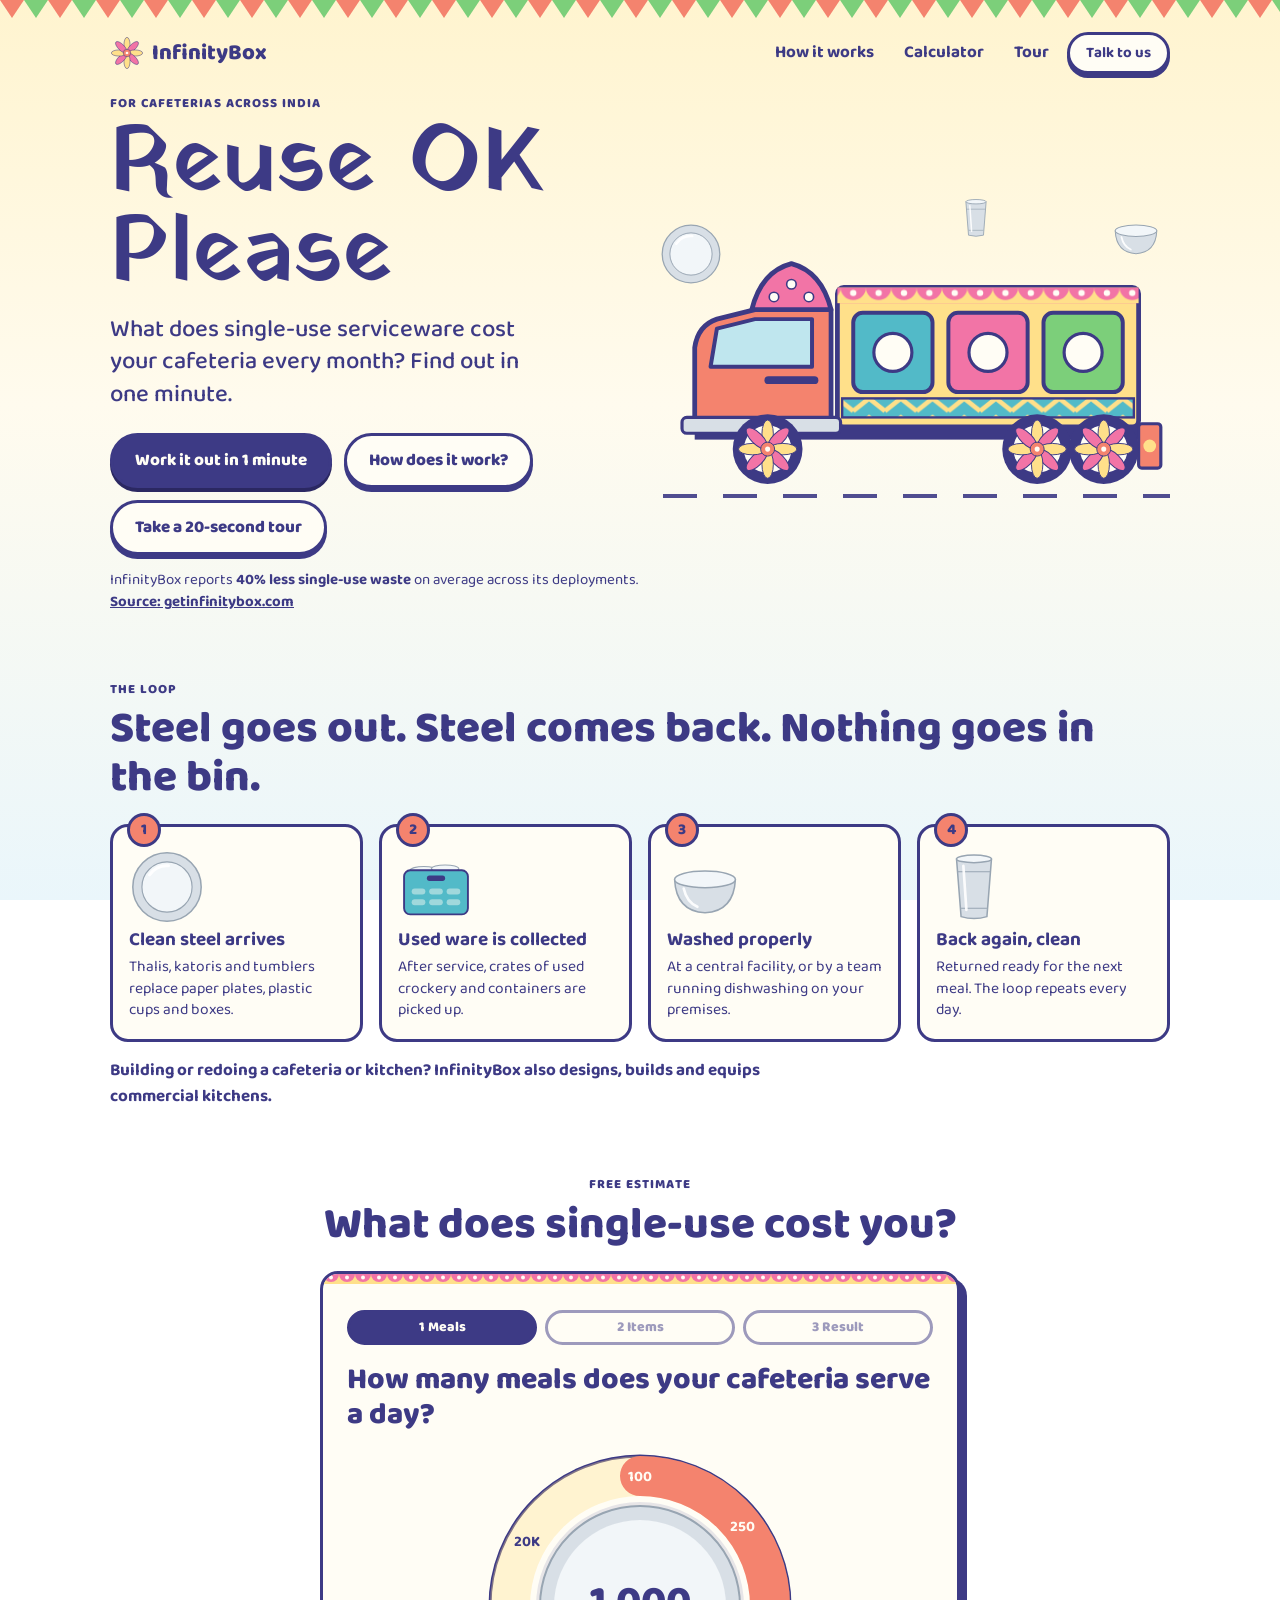
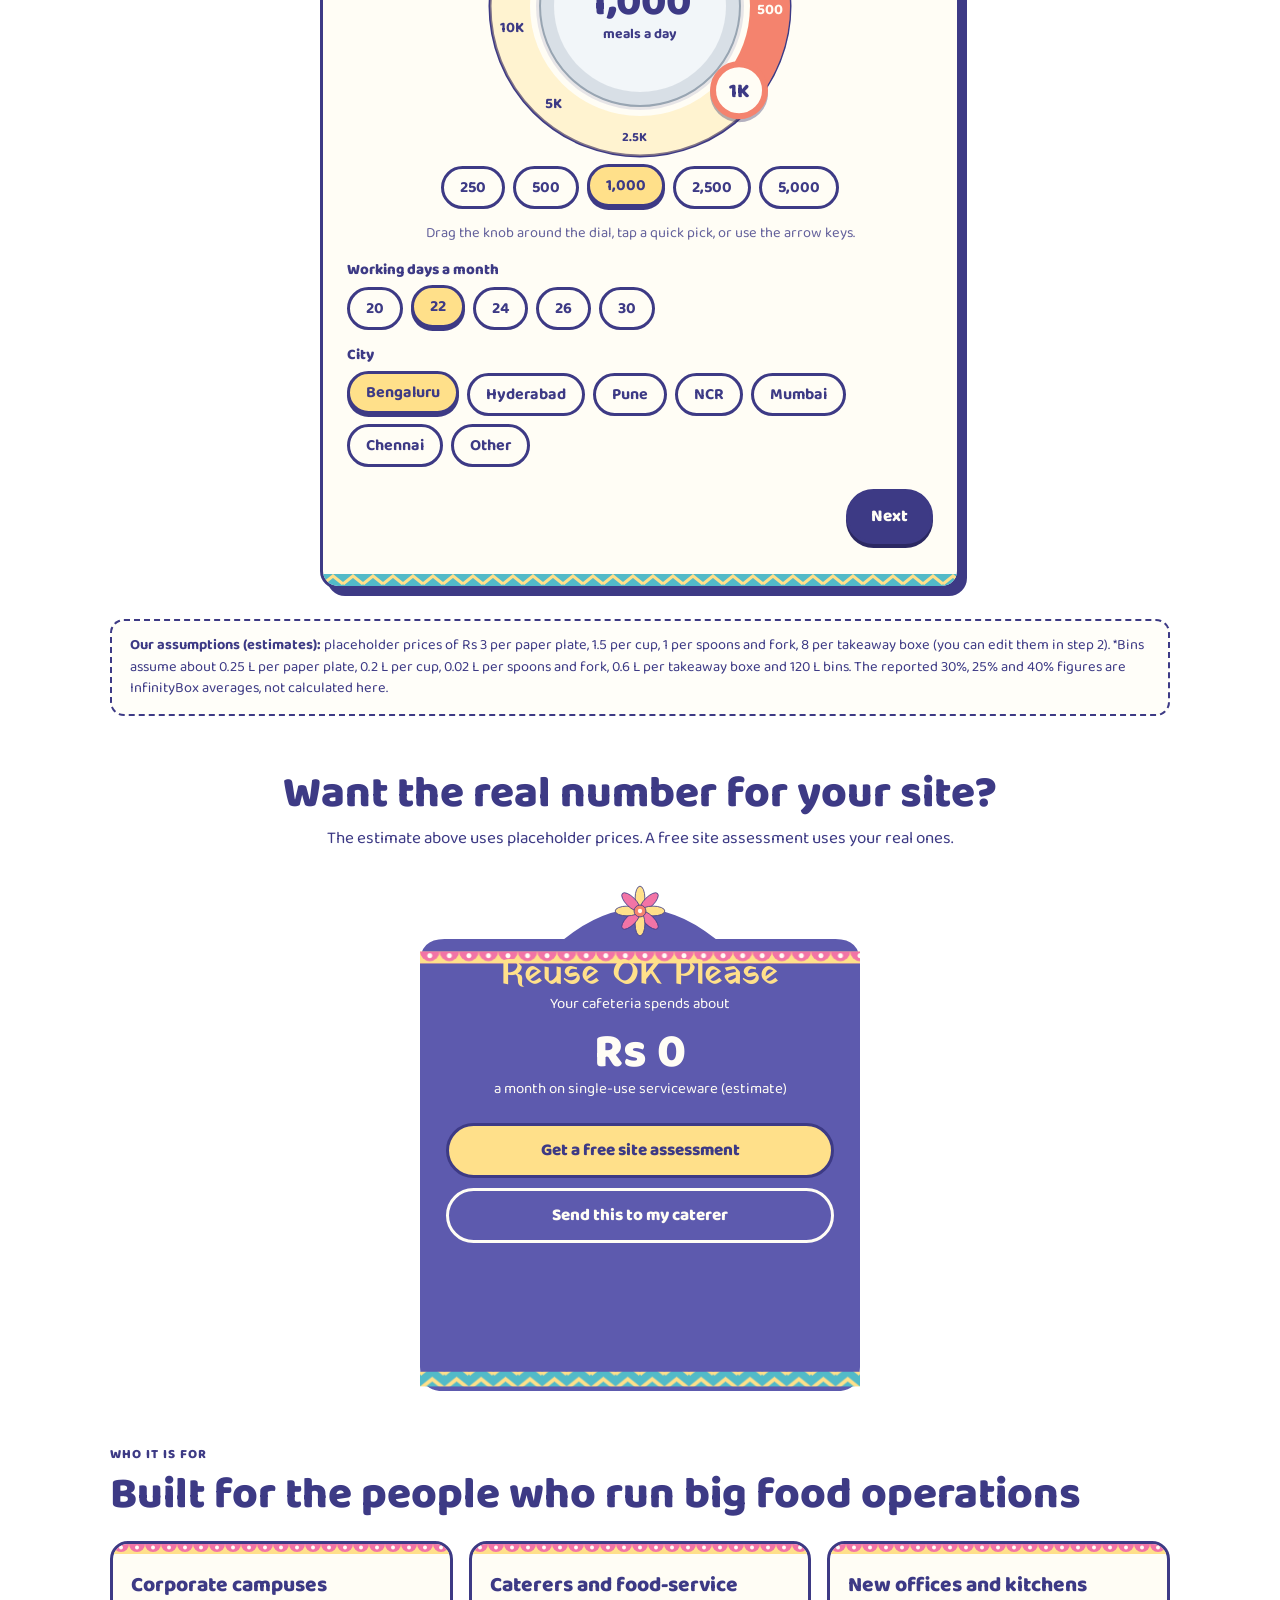
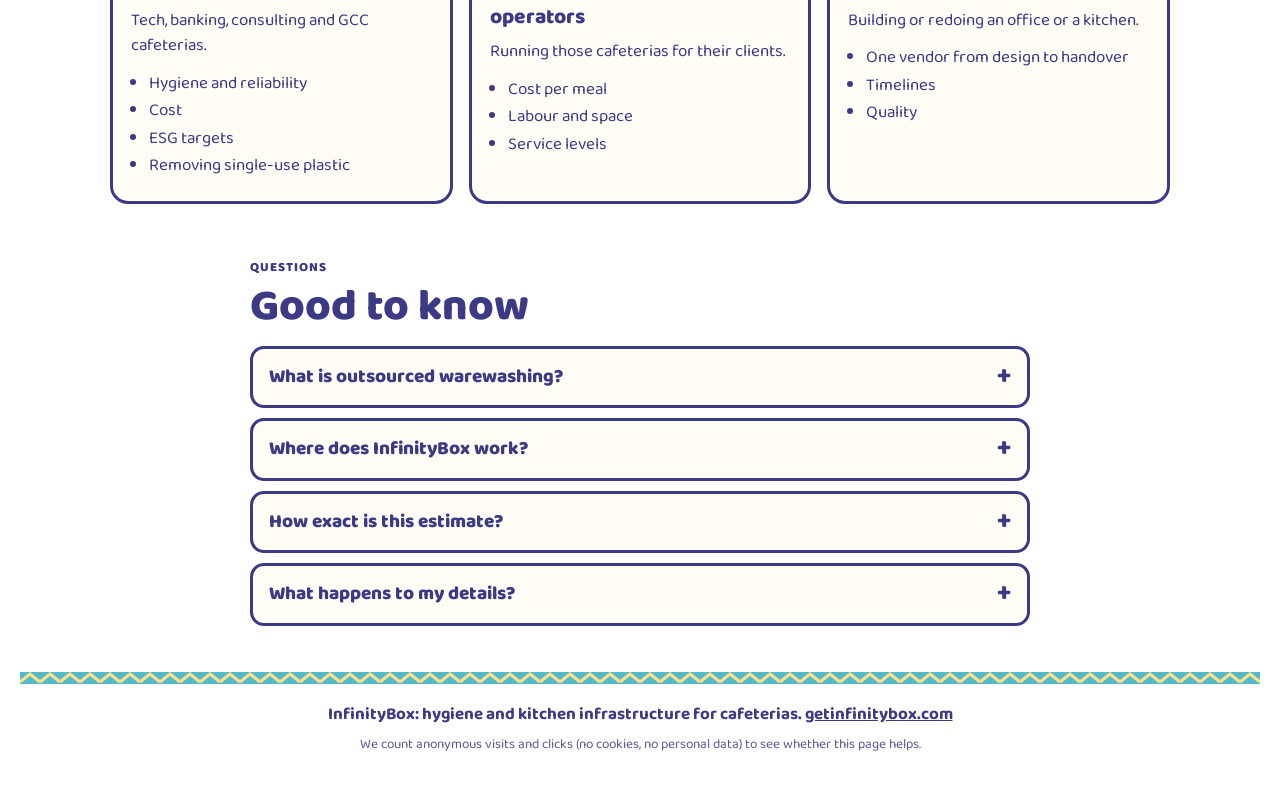
==== commit 4fcf3a50: "Soft pastel palette, in-page guided tour, CI and gated Pages deploy Co-Authored-By: Claude Sonnet 5." ====
--- a/inbound/index.html
+++ b/inbound/index.html
@@ -8,11 +8,11 @@
 <link rel="preconnect" href="https://fonts.googleapis.com"><link rel="preconnect" href="https://fonts.gstatic.com" crossorigin>
 <link href="https://fonts.googleapis.com/css2?family=Baloo+2:wght@400;500;700;800&family=Yatra+One&display=swap" rel="stylesheet">
 <style>
-:root{--neel:#26235C;--haldi:#F7B500;--sindoor:#D63D27;--mor:#0B7A8A;--tota:#3FAE3A;--rani:#D7266F;--chalk:#FFFDF5;--steel:#C3CBD3;--steeld:#7F8C99;--steell:#E9EEF2;--kraft:#E9D3A8;
-  --ease:cubic-bezier(.645,.045,.355,1);--r:18px;--line:3px}
+:root{--neel:#3D3A85;--haldi:#FFE08A;--sindoor:#F4836E;--mor:#52BAC8;--tota:#7CCF7A;--rani:#F274A6;--chalk:#FFFDF5;--steel:#D8DFE6;--steeld:#98A5B2;--steell:#F2F6F9;--kraft:#F5E6C4;
+  --sun:#FFF4CF;--sky:#EAF6FB;--ease:cubic-bezier(.645,.045,.355,1);--r:18px;--line:3px}
 *{box-sizing:border-box}
 html{scroll-behavior:smooth}
-body{margin:0;background:var(--haldi);color:var(--neel);font:400 17px/1.5 "Baloo 2",system-ui,sans-serif;overflow-x:hidden}
+body{margin:0;background:linear-gradient(180deg,var(--sun) 0,#FFFBEE 45%,var(--sky) 100%) fixed;color:var(--neel);font:400 17px/1.5 "Baloo 2",system-ui,sans-serif;overflow-x:hidden}
 h1,h2,h3{margin:0}
 .sign{font-family:"Yatra One","Baloo 2",serif;font-weight:400}
 h2{font-weight:800;font-size:clamp(28px,4.2vw,44px);line-height:1.1}
@@ -37,8 +37,8 @@
   cursor:pointer;text-decoration:none;background:var(--chalk);color:var(--neel);box-shadow:0 4px 0 var(--neel);transition:transform .12s,box-shadow .12s}
 .btn:hover{transform:translateY(-2px);box-shadow:0 6px 0 var(--neel)}
 .btn:active{transform:translateY(3px);box-shadow:0 1px 0 var(--neel)}
-.btn.primary{background:var(--neel);color:var(--chalk);box-shadow:0 4px 0 #0f0d33}
-.btn.red{background:var(--sindoor);color:var(--chalk)}
+.btn.primary{background:var(--neel);color:var(--chalk);box-shadow:0 4px 0 #2B2862}
+.btn.red{background:var(--sindoor);color:var(--neel)}
 .btn.small{padding:6px 16px;font-size:15px}
 .btn[disabled]{opacity:.45;cursor:not-allowed;transform:none}
 
@@ -81,7 +81,7 @@
 .loop{display:grid;grid-template-columns:repeat(4,1fr);gap:16px;margin-top:22px}
 @media(max-width:900px){.loop{grid-template-columns:repeat(2,1fr)}}@media(max-width:520px){.loop{grid-template-columns:1fr}}
 .step{background:var(--chalk);border:var(--line) solid var(--neel);border-radius:var(--r);padding:16px 16px 18px;position:relative}
-.step .n{position:absolute;top:-14px;left:14px;background:var(--sindoor);color:var(--chalk);border:var(--line) solid var(--neel);border-radius:99px;font-weight:800;width:34px;height:34px;display:grid;place-items:center}
+.step .n{position:absolute;top:-14px;left:14px;background:var(--sindoor);color:var(--neel);border:var(--line) solid var(--neel);border-radius:99px;font-weight:800;width:34px;height:34px;display:grid;place-items:center}
 .step svg{width:76px;height:76px;display:block;margin:6px 0 4px}
 .step b{display:block;font-size:19px;line-height:1.2;margin-bottom:4px}
 .step span{font-size:15.5px;line-height:1.4;display:block}
@@ -110,7 +110,7 @@
 /* items */
 .rows{display:grid;gap:12px}
 .item{display:grid;grid-template-columns:64px 1fr auto;gap:12px;align-items:center;border:var(--line) solid var(--neel);border-radius:14px;padding:10px 12px;background:var(--chalk);transition:background .2s}
-.item.has{background:#FFF3C4}
+.item.has{background:#FFF6D6}
 .item svg{width:60px;height:60px}
 .item b{display:block;font-size:18px;line-height:1.15}
 .item small{display:flex;align-items:center;gap:4px;font-size:14px}
@@ -136,7 +136,7 @@
 .fact{font-weight:700;margin:12px 0 2px}
 .fine{font-size:13.5px;line-height:1.4;opacity:.85}
 .claims{display:flex;flex-wrap:wrap;gap:8px;margin:10px 0 4px}
-.claims span{border:2px solid var(--neel);border-radius:99px;padding:2px 12px;font-weight:700;font-size:14.5px;background:#E4F5E3}
+.claims span{border:2px solid var(--neel);border-radius:99px;padding:2px 12px;font-weight:700;font-size:14.5px;background:#EAF8E9}
 
 /* tailgate */
 #talk .gate{max-width:440px;margin:26px auto 0;position:relative}
@@ -218,33 +218,44 @@
 .pricebtn input{width:62px;height:28px;border-radius:8px;font-size:15px;padding:0 6px;text-align:center;margin:0 4px}
 .minis{display:flex;flex-wrap:wrap;gap:8px;justify-content:center;margin:6px 0}
 .mini{display:flex;align-items:center;gap:4px;border:2px solid var(--neel);border-radius:99px;padding:2px 12px 2px 6px;font:800 16px "Baloo 2";background:var(--chalk);cursor:pointer;color:var(--neel);transition:background .25s,transform .2s}
-.mini svg{width:26px;height:26px}.mini.has{background:#FFF3C4}.mini[aria-current="true"]{transform:translateY(-2px);box-shadow:0 3px 0 var(--neel)}
+.mini svg{width:26px;height:26px}.mini.has{background:#FFF6D6}.mini[aria-current="true"]{transform:translateY(-2px);box-shadow:0 3px 0 var(--neel)}
 .permeal{text-align:center}
+/* guided tour */
+.tour-on{overflow-x:hidden}
+.tour-hl{position:absolute;z-index:80;border-radius:20px;box-shadow:0 0 0 9999px rgba(61,58,133,.18),0 0 0 4px var(--haldi);pointer-events:none;transition:all .35s var(--ease)}
+.tour-card{position:fixed;z-index:81;width:min(340px,calc(100vw - 32px));background:var(--chalk);border:var(--line) solid var(--neel);border-radius:var(--r);padding:16px 18px 14px;box-shadow:0 6px 0 var(--neel);animation:pop .3s var(--ease) both}
+@keyframes pop{from{opacity:0;translate:0 8px}to{opacity:1;translate:0 0}}
+.tour-card h3{font-size:21px;margin:0 0 4px}.tour-card p{font-size:16px;margin:0 0 10px}
+.tour-card .dots{display:flex;gap:6px;margin-bottom:10px}.tour-card .dots i{width:9px;height:9px;border-radius:50%;background:var(--steel)}.tour-card .dots i.on{background:var(--sindoor);width:22px;border-radius:9px}
+.tour-card .row{display:flex;align-items:center;justify-content:space-between;gap:8px}
+.tour-card .skip{background:none;border:0;font:700 15px "Baloo 2";color:var(--steeld);cursor:pointer;text-decoration:underline}
+.tour-bubble{position:fixed;right:16px;bottom:16px;z-index:60;max-width:270px;background:var(--chalk);border:var(--line) solid var(--neel);border-radius:var(--r);padding:12px 14px;box-shadow:0 5px 0 var(--neel);animation:pop .4s var(--ease) both}
+.tour-bubble p{font-size:15.5px;margin:0 0 8px}.tour-bubble .row{display:flex;gap:8px;align-items:center}
 </style>
 </head>
 <body>
 <svg xmlns="http://www.w3.org/2000/svg" width="0" height="0" style="position:absolute;width:0;height:0;overflow:hidden" aria-hidden="true">
 <defs>
-<pattern id="p-jhalar" width="16" height="10" patternUnits="userSpaceOnUse"><rect width="16" height="10" fill="#F7B500"/><path d="M0 0A8 8 0 0 0 16 0Z" fill="#D7266F"/><circle cx="8" cy="3.5" r="2" fill="#FFFDF5"/></pattern><pattern id="p-chevron" width="20" height="12" patternUnits="userSpaceOnUse"><rect width="20" height="12" fill="#0B7A8A"/><path d="M0 10L10 2L20 10" fill="none" stroke="#F7B500" stroke-width="3"/></pattern><pattern id="p-bunting" width="48" height="20" patternUnits="userSpaceOnUse"><path d="M0 0H24L12 18Z" fill="#D63D27"/><path d="M24 0H48L36 18Z" fill="#3FAE3A"/></pattern>
+<pattern id="p-jhalar" width="16" height="10" patternUnits="userSpaceOnUse"><rect width="16" height="10" fill="#FFE08A"/><path d="M0 0A8 8 0 0 0 16 0Z" fill="#F274A6"/><circle cx="8" cy="3.5" r="2" fill="#FFFDF5"/></pattern><pattern id="p-chevron" width="20" height="12" patternUnits="userSpaceOnUse"><rect width="20" height="12" fill="#52BAC8"/><path d="M0 10L10 2L20 10" fill="none" stroke="#FFE08A" stroke-width="3"/></pattern><pattern id="p-bunting" width="48" height="20" patternUnits="userSpaceOnUse"><path d="M0 0H24L12 18Z" fill="#F4836E"/><path d="M24 0H48L36 18Z" fill="#7CCF7A"/></pattern>
 </defs>
-<symbol id="i-paper-plate" viewBox="0 0 100 100"><path d="M50 8 Q55.3 3.3 59.3 9.1 Q65.5 5.6 68.2 12.2 Q75 10.2 76.2 17.2 Q83.2 16.8 82.8 23.8 Q89.8 25 87.8 31.8 Q94.4 34.5 90.9 40.7 Q96.7 44.7 92 50 Q96.7 55.3 90.9 59.3 Q94.4 65.5 87.8 68.2 Q89.8 75 82.8 76.2 Q83.2 83.2 76.2 82.8 Q75 89.8 68.2 87.8 Q65.5 94.4 59.3 90.9 Q55.3 96.7 50 92 Q44.7 96.7 40.7 90.9 Q34.5 94.4 31.8 87.8 Q25 89.8 23.8 82.8 Q16.8 83.2 17.2 76.2 Q10.2 75 12.2 68.2 Q5.6 65.5 9.1 59.3 Q3.3 55.3 8 50 Q3.3 44.7 9.1 40.7 Q5.6 34.5 12.2 31.8 Q10.2 25 17.2 23.8 Q16.8 16.8 23.8 17.2 Q25 10.2 31.8 12.2 Q34.5 5.6 40.7 9.1 Q44.7 3.3 50 8Z" fill="#E9D3A8" stroke="#26235C" stroke-width="2.5" stroke-linejoin="round"/><circle cx="50" cy="50" r="28" fill="none" stroke="#26235C" stroke-width="1.5" stroke-dasharray="3 4"/></symbol>
-<symbol id="i-plastic-cup" viewBox="0 0 100 100"><path d="M26 16H74L67 90H33Z" fill="#EAF6FB" stroke="#26235C" stroke-width="2.5" stroke-linejoin="round"/><rect x="22" y="9" width="56" height="9" rx="3" fill="#FFFFFF" stroke="#26235C" stroke-width="2.5"/><path d="M40 28L42 80M60 28L58 80" stroke="#26235C" stroke-width="1.5" opacity=".35"/></symbol>
-<symbol id="i-plastic-spoon" viewBox="0 0 100 100"><ellipse cx="50" cy="27" rx="13" ry="18" fill="#FFFFFF" stroke="#26235C" stroke-width="2.5"/><rect x="46.5" y="44" width="7" height="48" rx="3.5" fill="#FFFFFF" stroke="#26235C" stroke-width="2.5"/></symbol>
-<symbol id="i-takeaway-box" viewBox="0 0 100 100"><rect x="14" y="30" width="72" height="12" rx="3" fill="#FFFFFF" stroke="#26235C" stroke-width="2.5"/><path d="M18 42H82L76 80H24Z" fill="#F1F1EC" stroke="#26235C" stroke-width="2.5" stroke-linejoin="round"/></symbol>
-<symbol id="i-steel-thali" viewBox="0 0 100 100"><circle cx="50" cy="50" r="45" fill="#C3CBD3" stroke="#7F8C99" stroke-width="2"/><circle cx="50" cy="50" r="33" fill="#E9EEF2" stroke="#7F8C99" stroke-width="1.5"/><path d="M27 34A28 28 0 0 1 52 22" stroke="#FFFFFF" stroke-width="4" stroke-linecap="round" fill="none" opacity=".9"/></symbol>
-<symbol id="i-steel-katori" viewBox="0 0 100 100"><path d="M10 40Q12 82 50 84Q88 82 90 40Z" fill="#C3CBD3" stroke="#7F8C99" stroke-width="2" stroke-linejoin="round"/><ellipse cx="50" cy="40" rx="40" ry="11" fill="#E9EEF2" stroke="#7F8C99" stroke-width="2"/><path d="M22 52Q26 70 40 76" stroke="#FFFFFF" stroke-width="3.5" stroke-linecap="round" fill="none" opacity=".9"/></symbol>
-<symbol id="i-steel-tumbler" viewBox="0 0 100 100"><path d="M27 13H73L67 89Q50 94 33 89Z" fill="#C3CBD3" stroke="#7F8C99" stroke-width="2" stroke-linejoin="round"/><ellipse cx="50" cy="13" rx="23" ry="5" fill="#E9EEF2" stroke="#7F8C99" stroke-width="2"/><path d="M29 30H71M33 78H67" stroke="#7F8C99" stroke-width="1.5"/><path d="M36 22L40 80" stroke="#FFFFFF" stroke-width="3.5" stroke-linecap="round" opacity=".9"/></symbol>
-<symbol id="i-crate" viewBox="0 0 100 100"><ellipse cx="34" cy="28" rx="18" ry="5" fill="#E9EEF2" stroke="#7F8C99" stroke-width="1.5"/><ellipse cx="62" cy="26" rx="18" ry="5" fill="#E9EEF2" stroke="#7F8C99" stroke-width="1.5"/><rect x="8" y="28" width="84" height="58" rx="8" fill="#0B7A8A" stroke="#26235C" stroke-width="2.5"/><rect x="38" y="35" width="24" height="7" rx="3.5" fill="#26235C"/><rect x="18" y="52" width="18" height="8" rx="4" fill="#FFFDF5" opacity=".45"/><rect x="41" y="52" width="18" height="8" rx="4" fill="#FFFDF5" opacity=".45"/><rect x="64" y="52" width="18" height="8" rx="4" fill="#FFFDF5" opacity=".45"/><rect x="18" y="66" width="18" height="8" rx="4" fill="#FFFDF5" opacity=".45"/><rect x="41" y="66" width="18" height="8" rx="4" fill="#FFFDF5" opacity=".45"/><rect x="64" y="66" width="18" height="8" rx="4" fill="#FFFDF5" opacity=".45"/></symbol>
-<symbol id="i-bin" viewBox="0 0 100 100"><path d="M24 30H76L70 90H30Z" fill="#D63D27" stroke="#26235C" stroke-width="2.5" stroke-linejoin="round"/><rect x="17" y="21" width="66" height="10" rx="4" fill="#D63D27" stroke="#26235C" stroke-width="2.5"/><rect x="42" y="13" width="16" height="8" rx="3" fill="none" stroke="#26235C" stroke-width="2.5"/><path d="M40 42L42 80M50 42V80M60 42L58 80" stroke="#26235C" stroke-width="2" opacity=".45"/></symbol>
-<symbol id="i-compost" viewBox="0 0 100 100"><path d="M22 34H78L72 90H28Z" fill="#3FAE3A" stroke="#26235C" stroke-width="2.5" stroke-linejoin="round"/><rect x="16" y="25" width="68" height="10" rx="4" fill="#3FAE3A" stroke="#26235C" stroke-width="2.5"/><path d="M50 78C38 70 38 56 50 46C62 56 62 70 50 78Z" fill="#FFFDF5" opacity=".8"/></symbol>
-<symbol id="m-rosette" viewBox="0 0 100 100"><ellipse cx="50" cy="26" rx="9" ry="22" fill="#F7B500" stroke="#26235C" stroke-width="1.5" transform="rotate(0 50 50)"/><ellipse cx="50" cy="26" rx="9" ry="22" fill="#D7266F" stroke="#26235C" stroke-width="1.5" transform="rotate(45 50 50)"/><ellipse cx="50" cy="26" rx="9" ry="22" fill="#F7B500" stroke="#26235C" stroke-width="1.5" transform="rotate(90 50 50)"/><ellipse cx="50" cy="26" rx="9" ry="22" fill="#D7266F" stroke="#26235C" stroke-width="1.5" transform="rotate(135 50 50)"/><ellipse cx="50" cy="26" rx="9" ry="22" fill="#F7B500" stroke="#26235C" stroke-width="1.5" transform="rotate(180 50 50)"/><ellipse cx="50" cy="26" rx="9" ry="22" fill="#D7266F" stroke="#26235C" stroke-width="1.5" transform="rotate(225 50 50)"/><ellipse cx="50" cy="26" rx="9" ry="22" fill="#F7B500" stroke="#26235C" stroke-width="1.5" transform="rotate(270 50 50)"/><ellipse cx="50" cy="26" rx="9" ry="22" fill="#D7266F" stroke="#26235C" stroke-width="1.5" transform="rotate(315 50 50)"/><circle cx="50" cy="50" r="11" fill="#D63D27" stroke="#26235C" stroke-width="1.5"/><circle cx="50" cy="50" r="4" fill="#FFFDF5"/></symbol>
-<symbol id="truck" viewBox="0 0 320 170"><rect x="20" y="128" width="284" height="8" fill="#26235C"/><rect x="110" y="40" width="190" height="88" rx="4" fill="#F7B500" stroke="#26235C" stroke-width="3"/><rect x="120" y="56" width="50" height="50" rx="6" fill="#0B7A8A" stroke="#26235C" stroke-width="2.5"/><circle cx="145" cy="81" r="12" fill="#FFFDF5" stroke="#26235C" stroke-width="2"/><rect x="180" y="56" width="50" height="50" rx="6" fill="#D7266F" stroke="#26235C" stroke-width="2.5"/><circle cx="205" cy="81" r="12" fill="#FFFDF5" stroke="#26235C" stroke-width="2"/><rect x="240" y="56" width="50" height="50" rx="6" fill="#3FAE3A" stroke="#26235C" stroke-width="2.5"/><circle cx="265" cy="81" r="12" fill="#FFFDF5" stroke="#26235C" stroke-width="2"/><rect x="110" y="40" width="190" height="10" fill="url(#p-jhalar)"/><rect x="113" y="110" width="184" height="12" fill="url(#p-chevron)" stroke="#26235C" stroke-width="1.5"/><path d="M20 128V78Q22 64 34 60L58 54H106V128Z" fill="#D63D27" stroke="#26235C" stroke-width="3" stroke-linejoin="round"/><path d="M34 66L58 60H94V90H30Z" fill="#BFE6EE" stroke="#26235C" stroke-width="2.5" stroke-linejoin="round"/><path d="M56 54Q62 30 81 25Q100 30 106 54Z" fill="#D7266F" stroke="#26235C" stroke-width="3" stroke-linejoin="round"/><circle cx="70" cy="46" r="3" fill="#FFFDF5" stroke="#26235C" stroke-width="1"/><circle cx="81" cy="38" r="3" fill="#FFFDF5" stroke="#26235C" stroke-width="1"/><circle cx="92" cy="46" r="3" fill="#FFFDF5" stroke="#26235C" stroke-width="1"/><rect x="64" y="96" width="34" height="5" rx="2.5" fill="#26235C"/><rect x="12" y="122" width="100" height="10" rx="3" fill="#C3CBD3" stroke="#26235C" stroke-width="2"/><rect x="300" y="126" width="14" height="28" rx="2" fill="#D63D27" stroke="#26235C" stroke-width="2"/><circle cx="307" cy="140" r="4" fill="#F7B500"/><circle cx="66" cy="142" r="22" fill="#26235C"/><circle cx="66" cy="142" r="15" fill="#FFFDF5"/><ellipse cx="66" cy="132.4" rx="3.6" ry="8.8" fill="#F7B500" stroke="#26235C" stroke-width="0.6" transform="rotate(0 66 142)"/><ellipse cx="66" cy="132.4" rx="3.6" ry="8.8" fill="#D7266F" stroke="#26235C" stroke-width="0.6" transform="rotate(45 66 142)"/><ellipse cx="66" cy="132.4" rx="3.6" ry="8.8" fill="#F7B500" stroke="#26235C" stroke-width="0.6" transform="rotate(90 66 142)"/><ellipse cx="66" cy="132.4" rx="3.6" ry="8.8" fill="#D7266F" stroke="#26235C" stroke-width="0.6" transform="rotate(135 66 142)"/><ellipse cx="66" cy="132.4" rx="3.6" ry="8.8" fill="#F7B500" stroke="#26235C" stroke-width="0.6" transform="rotate(180 66 142)"/><ellipse cx="66" cy="132.4" rx="3.6" ry="8.8" fill="#D7266F" stroke="#26235C" stroke-width="0.6" transform="rotate(225 66 142)"/><ellipse cx="66" cy="132.4" rx="3.6" ry="8.8" fill="#F7B500" stroke="#26235C" stroke-width="0.6" transform="rotate(270 66 142)"/><ellipse cx="66" cy="132.4" rx="3.6" ry="8.8" fill="#D7266F" stroke="#26235C" stroke-width="0.6" transform="rotate(315 66 142)"/><circle cx="66" cy="142" r="4.4" fill="#D63D27" stroke="#26235C" stroke-width="0.6"/><circle cx="66" cy="142" r="1.6" fill="#FFFDF5"/><circle cx="236" cy="142" r="22" fill="#26235C"/><circle cx="236" cy="142" r="15" fill="#FFFDF5"/><ellipse cx="236" cy="132.4" rx="3.6" ry="8.8" fill="#F7B500" stroke="#26235C" stroke-width="0.6" transform="rotate(0 236 142)"/><ellipse cx="236" cy="132.4" rx="3.6" ry="8.8" fill="#D7266F" stroke="#26235C" stroke-width="0.6" transform="rotate(45 236 142)"/><ellipse cx="236" cy="132.4" rx="3.6" ry="8.8" fill="#F7B500" stroke="#26235C" stroke-width="0.6" transform="rotate(90 236 142)"/><ellipse cx="236" cy="132.4" rx="3.6" ry="8.8" fill="#D7266F" stroke="#26235C" stroke-width="0.6" transform="rotate(135 236 142)"/><ellipse cx="236" cy="132.4" rx="3.6" ry="8.8" fill="#F7B500" stroke="#26235C" stroke-width="0.6" transform="rotate(180 236 142)"/><ellipse cx="236" cy="132.4" rx="3.6" ry="8.8" fill="#D7266F" stroke="#26235C" stroke-width="0.6" transform="rotate(225 236 142)"/><ellipse cx="236" cy="132.4" rx="3.6" ry="8.8" fill="#F7B500" stroke="#26235C" stroke-width="0.6" transform="rotate(270 236 142)"/><ellipse cx="236" cy="132.4" rx="3.6" ry="8.8" fill="#D7266F" stroke="#26235C" stroke-width="0.6" transform="rotate(315 236 142)"/><circle cx="236" cy="142" r="4.4" fill="#D63D27" stroke="#26235C" stroke-width="0.6"/><circle cx="236" cy="142" r="1.6" fill="#FFFDF5"/><circle cx="278" cy="142" r="22" fill="#26235C"/><circle cx="278" cy="142" r="15" fill="#FFFDF5"/><ellipse cx="278" cy="132.4" rx="3.6" ry="8.8" fill="#F7B500" stroke="#26235C" stroke-width="0.6" transform="rotate(0 278 142)"/><ellipse cx="278" cy="132.4" rx="3.6" ry="8.8" fill="#D7266F" stroke="#26235C" stroke-width="0.6" transform="rotate(45 278 142)"/><ellipse cx="278" cy="132.4" rx="3.6" ry="8.8" fill="#F7B500" stroke="#26235C" stroke-width="0.6" transform="rotate(90 278 142)"/><ellipse cx="278" cy="132.4" rx="3.6" ry="8.8" fill="#D7266F" stroke="#26235C" stroke-width="0.6" transform="rotate(135 278 142)"/><ellipse cx="278" cy="132.4" rx="3.6" ry="8.8" fill="#F7B500" stroke="#26235C" stroke-width="0.6" transform="rotate(180 278 142)"/><ellipse cx="278" cy="132.4" rx="3.6" ry="8.8" fill="#D7266F" stroke="#26235C" stroke-width="0.6" transform="rotate(225 278 142)"/><ellipse cx="278" cy="132.4" rx="3.6" ry="8.8" fill="#F7B500" stroke="#26235C" stroke-width="0.6" transform="rotate(270 278 142)"/><ellipse cx="278" cy="132.4" rx="3.6" ry="8.8" fill="#D7266F" stroke="#26235C" stroke-width="0.6" transform="rotate(315 278 142)"/><circle cx="278" cy="142" r="4.4" fill="#D63D27" stroke="#26235C" stroke-width="0.6"/><circle cx="278" cy="142" r="1.6" fill="#FFFDF5"/></symbol>
+<symbol id="i-paper-plate" viewBox="0 0 100 100"><path d="M50 8 Q55.3 3.3 59.3 9.1 Q65.5 5.6 68.2 12.2 Q75 10.2 76.2 17.2 Q83.2 16.8 82.8 23.8 Q89.8 25 87.8 31.8 Q94.4 34.5 90.9 40.7 Q96.7 44.7 92 50 Q96.7 55.3 90.9 59.3 Q94.4 65.5 87.8 68.2 Q89.8 75 82.8 76.2 Q83.2 83.2 76.2 82.8 Q75 89.8 68.2 87.8 Q65.5 94.4 59.3 90.9 Q55.3 96.7 50 92 Q44.7 96.7 40.7 90.9 Q34.5 94.4 31.8 87.8 Q25 89.8 23.8 82.8 Q16.8 83.2 17.2 76.2 Q10.2 75 12.2 68.2 Q5.6 65.5 9.1 59.3 Q3.3 55.3 8 50 Q3.3 44.7 9.1 40.7 Q5.6 34.5 12.2 31.8 Q10.2 25 17.2 23.8 Q16.8 16.8 23.8 17.2 Q25 10.2 31.8 12.2 Q34.5 5.6 40.7 9.1 Q44.7 3.3 50 8Z" fill="#F5E6C4" stroke="#3D3A85" stroke-width="2.5" stroke-linejoin="round"/><circle cx="50" cy="50" r="28" fill="none" stroke="#3D3A85" stroke-width="1.5" stroke-dasharray="3 4"/></symbol>
+<symbol id="i-plastic-cup" viewBox="0 0 100 100"><path d="M26 16H74L67 90H33Z" fill="#EAF6FB" stroke="#3D3A85" stroke-width="2.5" stroke-linejoin="round"/><rect x="22" y="9" width="56" height="9" rx="3" fill="#FFFFFF" stroke="#3D3A85" stroke-width="2.5"/><path d="M40 28L42 80M60 28L58 80" stroke="#3D3A85" stroke-width="1.5" opacity=".35"/></symbol>
+<symbol id="i-plastic-spoon" viewBox="0 0 100 100"><ellipse cx="50" cy="27" rx="13" ry="18" fill="#FFFFFF" stroke="#3D3A85" stroke-width="2.5"/><rect x="46.5" y="44" width="7" height="48" rx="3.5" fill="#FFFFFF" stroke="#3D3A85" stroke-width="2.5"/></symbol>
+<symbol id="i-takeaway-box" viewBox="0 0 100 100"><rect x="14" y="30" width="72" height="12" rx="3" fill="#FFFFFF" stroke="#3D3A85" stroke-width="2.5"/><path d="M18 42H82L76 80H24Z" fill="#F1F1EC" stroke="#3D3A85" stroke-width="2.5" stroke-linejoin="round"/></symbol>
+<symbol id="i-steel-thali" viewBox="0 0 100 100"><circle cx="50" cy="50" r="45" fill="#D8DFE6" stroke="#98A5B2" stroke-width="2"/><circle cx="50" cy="50" r="33" fill="#F2F6F9" stroke="#98A5B2" stroke-width="1.5"/><path d="M27 34A28 28 0 0 1 52 22" stroke="#FFFFFF" stroke-width="4" stroke-linecap="round" fill="none" opacity=".9"/></symbol>
+<symbol id="i-steel-katori" viewBox="0 0 100 100"><path d="M10 40Q12 82 50 84Q88 82 90 40Z" fill="#D8DFE6" stroke="#98A5B2" stroke-width="2" stroke-linejoin="round"/><ellipse cx="50" cy="40" rx="40" ry="11" fill="#F2F6F9" stroke="#98A5B2" stroke-width="2"/><path d="M22 52Q26 70 40 76" stroke="#FFFFFF" stroke-width="3.5" stroke-linecap="round" fill="none" opacity=".9"/></symbol>
+<symbol id="i-steel-tumbler" viewBox="0 0 100 100"><path d="M27 13H73L67 89Q50 94 33 89Z" fill="#D8DFE6" stroke="#98A5B2" stroke-width="2" stroke-linejoin="round"/><ellipse cx="50" cy="13" rx="23" ry="5" fill="#F2F6F9" stroke="#98A5B2" stroke-width="2"/><path d="M29 30H71M33 78H67" stroke="#98A5B2" stroke-width="1.5"/><path d="M36 22L40 80" stroke="#FFFFFF" stroke-width="3.5" stroke-linecap="round" opacity=".9"/></symbol>
+<symbol id="i-crate" viewBox="0 0 100 100"><ellipse cx="34" cy="28" rx="18" ry="5" fill="#F2F6F9" stroke="#98A5B2" stroke-width="1.5"/><ellipse cx="62" cy="26" rx="18" ry="5" fill="#F2F6F9" stroke="#98A5B2" stroke-width="1.5"/><rect x="8" y="28" width="84" height="58" rx="8" fill="#52BAC8" stroke="#3D3A85" stroke-width="2.5"/><rect x="38" y="35" width="24" height="7" rx="3.5" fill="#3D3A85"/><rect x="18" y="52" width="18" height="8" rx="4" fill="#FFFDF5" opacity=".45"/><rect x="41" y="52" width="18" height="8" rx="4" fill="#FFFDF5" opacity=".45"/><rect x="64" y="52" width="18" height="8" rx="4" fill="#FFFDF5" opacity=".45"/><rect x="18" y="66" width="18" height="8" rx="4" fill="#FFFDF5" opacity=".45"/><rect x="41" y="66" width="18" height="8" rx="4" fill="#FFFDF5" opacity=".45"/><rect x="64" y="66" width="18" height="8" rx="4" fill="#FFFDF5" opacity=".45"/></symbol>
+<symbol id="i-bin" viewBox="0 0 100 100"><path d="M24 30H76L70 90H30Z" fill="#F4836E" stroke="#3D3A85" stroke-width="2.5" stroke-linejoin="round"/><rect x="17" y="21" width="66" height="10" rx="4" fill="#F4836E" stroke="#3D3A85" stroke-width="2.5"/><rect x="42" y="13" width="16" height="8" rx="3" fill="none" stroke="#3D3A85" stroke-width="2.5"/><path d="M40 42L42 80M50 42V80M60 42L58 80" stroke="#3D3A85" stroke-width="2" opacity=".45"/></symbol>
+<symbol id="i-compost" viewBox="0 0 100 100"><path d="M22 34H78L72 90H28Z" fill="#7CCF7A" stroke="#3D3A85" stroke-width="2.5" stroke-linejoin="round"/><rect x="16" y="25" width="68" height="10" rx="4" fill="#7CCF7A" stroke="#3D3A85" stroke-width="2.5"/><path d="M50 78C38 70 38 56 50 46C62 56 62 70 50 78Z" fill="#FFFDF5" opacity=".8"/></symbol>
+<symbol id="m-rosette" viewBox="0 0 100 100"><ellipse cx="50" cy="26" rx="9" ry="22" fill="#FFE08A" stroke="#3D3A85" stroke-width="1.5" transform="rotate(0 50 50)"/><ellipse cx="50" cy="26" rx="9" ry="22" fill="#F274A6" stroke="#3D3A85" stroke-width="1.5" transform="rotate(45 50 50)"/><ellipse cx="50" cy="26" rx="9" ry="22" fill="#FFE08A" stroke="#3D3A85" stroke-width="1.5" transform="rotate(90 50 50)"/><ellipse cx="50" cy="26" rx="9" ry="22" fill="#F274A6" stroke="#3D3A85" stroke-width="1.5" transform="rotate(135 50 50)"/><ellipse cx="50" cy="26" rx="9" ry="22" fill="#FFE08A" stroke="#3D3A85" stroke-width="1.5" transform="rotate(180 50 50)"/><ellipse cx="50" cy="26" rx="9" ry="22" fill="#F274A6" stroke="#3D3A85" stroke-width="1.5" transform="rotate(225 50 50)"/><ellipse cx="50" cy="26" rx="9" ry="22" fill="#FFE08A" stroke="#3D3A85" stroke-width="1.5" transform="rotate(270 50 50)"/><ellipse cx="50" cy="26" rx="9" ry="22" fill="#F274A6" stroke="#3D3A85" stroke-width="1.5" transform="rotate(315 50 50)"/><circle cx="50" cy="50" r="11" fill="#F4836E" stroke="#3D3A85" stroke-width="1.5"/><circle cx="50" cy="50" r="4" fill="#FFFDF5"/></symbol>
+<symbol id="truck" viewBox="0 0 320 170"><rect x="20" y="128" width="284" height="8" fill="#3D3A85"/><rect x="110" y="40" width="190" height="88" rx="4" fill="#FFE08A" stroke="#3D3A85" stroke-width="3"/><rect x="120" y="56" width="50" height="50" rx="6" fill="#52BAC8" stroke="#3D3A85" stroke-width="2.5"/><circle cx="145" cy="81" r="12" fill="#FFFDF5" stroke="#3D3A85" stroke-width="2"/><rect x="180" y="56" width="50" height="50" rx="6" fill="#F274A6" stroke="#3D3A85" stroke-width="2.5"/><circle cx="205" cy="81" r="12" fill="#FFFDF5" stroke="#3D3A85" stroke-width="2"/><rect x="240" y="56" width="50" height="50" rx="6" fill="#7CCF7A" stroke="#3D3A85" stroke-width="2.5"/><circle cx="265" cy="81" r="12" fill="#FFFDF5" stroke="#3D3A85" stroke-width="2"/><rect x="110" y="40" width="190" height="10" fill="url(#p-jhalar)"/><rect x="113" y="110" width="184" height="12" fill="url(#p-chevron)" stroke="#3D3A85" stroke-width="1.5"/><path d="M20 128V78Q22 64 34 60L58 54H106V128Z" fill="#F4836E" stroke="#3D3A85" stroke-width="3" stroke-linejoin="round"/><path d="M34 66L58 60H94V90H30Z" fill="#BFE6EE" stroke="#3D3A85" stroke-width="2.5" stroke-linejoin="round"/><path d="M56 54Q62 30 81 25Q100 30 106 54Z" fill="#F274A6" stroke="#3D3A85" stroke-width="3" stroke-linejoin="round"/><circle cx="70" cy="46" r="3" fill="#FFFDF5" stroke="#3D3A85" stroke-width="1"/><circle cx="81" cy="38" r="3" fill="#FFFDF5" stroke="#3D3A85" stroke-width="1"/><circle cx="92" cy="46" r="3" fill="#FFFDF5" stroke="#3D3A85" stroke-width="1"/><rect x="64" y="96" width="34" height="5" rx="2.5" fill="#3D3A85"/><rect x="12" y="122" width="100" height="10" rx="3" fill="#D8DFE6" stroke="#3D3A85" stroke-width="2"/><rect x="300" y="126" width="14" height="28" rx="2" fill="#F4836E" stroke="#3D3A85" stroke-width="2"/><circle cx="307" cy="140" r="4" fill="#FFE08A"/><circle cx="66" cy="142" r="22" fill="#3D3A85"/><circle cx="66" cy="142" r="15" fill="#FFFDF5"/><ellipse cx="66" cy="132.4" rx="3.6" ry="8.8" fill="#FFE08A" stroke="#3D3A85" stroke-width="0.6" transform="rotate(0 66 142)"/><ellipse cx="66" cy="132.4" rx="3.6" ry="8.8" fill="#F274A6" stroke="#3D3A85" stroke-width="0.6" transform="rotate(45 66 142)"/><ellipse cx="66" cy="132.4" rx="3.6" ry="8.8" fill="#FFE08A" stroke="#3D3A85" stroke-width="0.6" transform="rotate(90 66 142)"/><ellipse cx="66" cy="132.4" rx="3.6" ry="8.8" fill="#F274A6" stroke="#3D3A85" stroke-width="0.6" transform="rotate(135 66 142)"/><ellipse cx="66" cy="132.4" rx="3.6" ry="8.8" fill="#FFE08A" stroke="#3D3A85" stroke-width="0.6" transform="rotate(180 66 142)"/><ellipse cx="66" cy="132.4" rx="3.6" ry="8.8" fill="#F274A6" stroke="#3D3A85" stroke-width="0.6" transform="rotate(225 66 142)"/><ellipse cx="66" cy="132.4" rx="3.6" ry="8.8" fill="#FFE08A" stroke="#3D3A85" stroke-width="0.6" transform="rotate(270 66 142)"/><ellipse cx="66" cy="132.4" rx="3.6" ry="8.8" fill="#F274A6" stroke="#3D3A85" stroke-width="0.6" transform="rotate(315 66 142)"/><circle cx="66" cy="142" r="4.4" fill="#F4836E" stroke="#3D3A85" stroke-width="0.6"/><circle cx="66" cy="142" r="1.6" fill="#FFFDF5"/><circle cx="236" cy="142" r="22" fill="#3D3A85"/><circle cx="236" cy="142" r="15" fill="#FFFDF5"/><ellipse cx="236" cy="132.4" rx="3.6" ry="8.8" fill="#FFE08A" stroke="#3D3A85" stroke-width="0.6" transform="rotate(0 236 142)"/><ellipse cx="236" cy="132.4" rx="3.6" ry="8.8" fill="#F274A6" stroke="#3D3A85" stroke-width="0.6" transform="rotate(45 236 142)"/><ellipse cx="236" cy="132.4" rx="3.6" ry="8.8" fill="#FFE08A" stroke="#3D3A85" stroke-width="0.6" transform="rotate(90 236 142)"/><ellipse cx="236" cy="132.4" rx="3.6" ry="8.8" fill="#F274A6" stroke="#3D3A85" stroke-width="0.6" transform="rotate(135 236 142)"/><ellipse cx="236" cy="132.4" rx="3.6" ry="8.8" fill="#FFE08A" stroke="#3D3A85" stroke-width="0.6" transform="rotate(180 236 142)"/><ellipse cx="236" cy="132.4" rx="3.6" ry="8.8" fill="#F274A6" stroke="#3D3A85" stroke-width="0.6" transform="rotate(225 236 142)"/><ellipse cx="236" cy="132.4" rx="3.6" ry="8.8" fill="#FFE08A" stroke="#3D3A85" stroke-width="0.6" transform="rotate(270 236 142)"/><ellipse cx="236" cy="132.4" rx="3.6" ry="8.8" fill="#F274A6" stroke="#3D3A85" stroke-width="0.6" transform="rotate(315 236 142)"/><circle cx="236" cy="142" r="4.4" fill="#F4836E" stroke="#3D3A85" stroke-width="0.6"/><circle cx="236" cy="142" r="1.6" fill="#FFFDF5"/><circle cx="278" cy="142" r="22" fill="#3D3A85"/><circle cx="278" cy="142" r="15" fill="#FFFDF5"/><ellipse cx="278" cy="132.4" rx="3.6" ry="8.8" fill="#FFE08A" stroke="#3D3A85" stroke-width="0.6" transform="rotate(0 278 142)"/><ellipse cx="278" cy="132.4" rx="3.6" ry="8.8" fill="#F274A6" stroke="#3D3A85" stroke-width="0.6" transform="rotate(45 278 142)"/><ellipse cx="278" cy="132.4" rx="3.6" ry="8.8" fill="#FFE08A" stroke="#3D3A85" stroke-width="0.6" transform="rotate(90 278 142)"/><ellipse cx="278" cy="132.4" rx="3.6" ry="8.8" fill="#F274A6" stroke="#3D3A85" stroke-width="0.6" transform="rotate(135 278 142)"/><ellipse cx="278" cy="132.4" rx="3.6" ry="8.8" fill="#FFE08A" stroke="#3D3A85" stroke-width="0.6" transform="rotate(180 278 142)"/><ellipse cx="278" cy="132.4" rx="3.6" ry="8.8" fill="#F274A6" stroke="#3D3A85" stroke-width="0.6" transform="rotate(225 278 142)"/><ellipse cx="278" cy="132.4" rx="3.6" ry="8.8" fill="#FFE08A" stroke="#3D3A85" stroke-width="0.6" transform="rotate(270 278 142)"/><ellipse cx="278" cy="132.4" rx="3.6" ry="8.8" fill="#F274A6" stroke="#3D3A85" stroke-width="0.6" transform="rotate(315 278 142)"/><circle cx="278" cy="142" r="4.4" fill="#F4836E" stroke="#3D3A85" stroke-width="0.6"/><circle cx="278" cy="142" r="1.6" fill="#FFFDF5"/></symbol>
 </svg>
 <svg class="trim bunting" width="100%" height="20" aria-hidden="true"><rect width="100%" height="20" fill="url(#p-bunting)"/></svg>
 
 <header class="top">
   <a class="brand" href="#top"><svg viewBox="0 0 100 100" aria-hidden="true"><use href="#m-rosette"/></svg>InfinityBox</a>
-  <nav><a href="#how">How it works</a><a href="#calc">Calculator</a><a class="btn small" href="#talk">Talk to us</a></nav>
+  <nav><a href="#how">How it works</a><a href="#calc">Calculator</a><a href="#" data-tour>Tour</a><a class="btn small" href="#talk">Talk to us</a></nav>
 </header>
 
 <main id="top">
@@ -254,7 +265,7 @@
       <div class="eyebrow">For cafeterias across India</div>
       <h1 class="sign">Reuse OK Please</h1>
       <p class="lede">What does single-use serviceware cost your cafeteria every month? Find out in one minute.</p>
-      <div class="cta"><a class="btn primary" href="#calc" id="start">Work it out in 1 minute</a><a class="btn" href="#how">How does it work?</a></div>
+      <div class="cta"><a class="btn primary" href="#calc" id="start">Work it out in 1 minute</a><a class="btn" href="#how">How does it work?</a><a class="btn" href="#" data-tour>Take a 20-second tour</a></div>
       <p class="reports">InfinityBox reports <b>40% less single-use waste</b> on average across its deployments. <a href="https://getinfinitybox.com" target="_blank" rel="noopener">Source: getinfinitybox.com</a></p>
     </div>
     <div class="stage" aria-hidden="true">
@@ -336,7 +347,7 @@
     <h2 style="text-align:center">Want the real number for your site?</h2>
     <p style="text-align:center;margin:8px auto 0">The estimate above uses placeholder prices. A free site assessment uses your real ones.</p>
     <div class="gate" id="gate">
-      <svg class="shape" viewBox="0 0 360 420" preserveAspectRatio="none" aria-hidden="true"><path d="M0 70Q0 50 20 50H118Q180 0 242 50H340Q360 50 360 70V400Q360 420 340 420H20Q0 420 0 400Z" fill="#26235C"/><rect x="0" y="60" width="360" height="10" fill="url(#p-jhalar)"/><rect x="0" y="404" width="360" height="12" fill="url(#p-chevron)"/></svg>
+      <svg class="shape" viewBox="0 0 360 420" preserveAspectRatio="none" aria-hidden="true"><path d="M0 70Q0 50 20 50H118Q180 0 242 50H340Q360 50 360 70V400Q360 420 340 420H20Q0 420 0 400Z" fill="#5D5AAE"/><rect x="0" y="60" width="360" height="10" fill="url(#p-jhalar)"/><rect x="0" y="404" width="360" height="12" fill="url(#p-chevron)"/></svg>
       <svg class="rosette" viewBox="0 0 100 100" aria-hidden="true"><use href="#m-rosette"/></svg>
       <div class="face">
         <div class="head">
@@ -467,17 +478,17 @@
   var root = document.createElement('div'); root.className = 'dial'; root.tabIndex = 0; root.setAttribute('role', 'slider');
   root.setAttribute('aria-label', o.label); root.setAttribute('aria-valuemin', o.min); root.setAttribute('aria-valuemax', o.max);
   var svg = el('svg', { viewBox: '0 0 320 320', 'class': 'dialsvg' }); root.appendChild(svg);
-  el('circle', { cx: 160, cy: 160, r: 150, fill: '#FFFDF5', stroke: '#26235C', 'stroke-width': 3 }, svg);
-  el('circle', { cx: 160, cy: 160, r: 130, fill: 'none', stroke: '#F7B500', 'stroke-width': 40, opacity: .35 }, svg);
+  el('circle', { cx: 160, cy: 160, r: 150, fill: '#FFFDF5', stroke: '#3D3A85', 'stroke-width': 3 }, svg);
+  el('circle', { cx: 160, cy: 160, r: 130, fill: 'none', stroke: '#FFE08A', 'stroke-width': 40, opacity: .35 }, svg);
   var arc = el('circle', { cx: 160, cy: 160, r: 130, fill: 'none', stroke: o.color, 'stroke-width': 40, 'stroke-linecap': 'round', transform: 'rotate(-90 160 160)' }, svg);
   var labs = o.labels.map(function (L) {
-    var a = L.angle * Math.PI / 180, t = el('text', { x: 160 + 130 * Math.sin(a), y: 160 - 130 * Math.cos(a) + 5, 'text-anchor': 'middle', 'font-family': 'Baloo 2,Arial', 'font-weight': 700, 'font-size': L.text.length > 3 ? 13 : 15, fill: '#26235C', style: 'pointer-events:none' }, svg);
+    var a = L.angle * Math.PI / 180, t = el('text', { x: 160 + 130 * Math.sin(a), y: 160 - 130 * Math.cos(a) + 5, 'text-anchor': 'middle', 'font-family': 'Baloo 2,Arial', 'font-weight': 700, 'font-size': L.text.length > 3 ? 13 : 15, fill: '#3D3A85', style: 'pointer-events:none' }, svg);
     t.textContent = L.text; return { a: L.angle, t: t };
   });
-  el('circle', { cx: 160, cy: 160, r: 104, fill: '#26235C', opacity: .12 }, svg);
-  el('circle', { cx: 160, cy: 160, r: 100, fill: '#C3CBD3', stroke: '#7F8C99', 'stroke-width': 2 }, svg);
-  el('circle', { cx: 160, cy: 160, r: 86, fill: '#E9EEF2' }, svg);
-  var font = { 'text-anchor': 'middle', 'font-family': 'Baloo 2,Arial', fill: '#26235C', style: 'pointer-events:none' };
+  el('circle', { cx: 160, cy: 160, r: 104, fill: '#3D3A85', opacity: .12 }, svg);
+  el('circle', { cx: 160, cy: 160, r: 100, fill: '#D8DFE6', stroke: '#98A5B2', 'stroke-width': 2 }, svg);
+  el('circle', { cx: 160, cy: 160, r: 86, fill: '#F2F6F9' }, svg);
+  var font = { 'text-anchor': 'middle', 'font-family': 'Baloo 2,Arial', fill: '#3D3A85', style: 'pointer-events:none' };
   var bigT = null, capT, subT;
   if (o.big) {
     bigT = el('text', Object.assign({ x: 160, y: 168, 'font-weight': 800, 'font-size': 42 }, font), svg);
@@ -489,10 +500,10 @@
     subT = el('text', Object.assign({ x: 160, y: 214, 'font-size': 13 }, font), svg);
   }
   var pulse = el('circle', { r: 26, fill: 'none', stroke: o.color, 'stroke-width': 3, 'class': 'pulse' }, svg);
-  var chevL = el('circle', { r: 9, fill: '#FFFDF5', stroke: '#26235C', 'stroke-width': 1.5, 'class': 'chev' }, svg), chevR = el('circle', { r: 9, fill: '#FFFDF5', stroke: '#26235C', 'stroke-width': 1.5, 'class': 'chev' }, svg);
+  var chevL = el('circle', { r: 9, fill: '#FFFDF5', stroke: '#3D3A85', 'stroke-width': 1.5, 'class': 'chev' }, svg), chevR = el('circle', { r: 9, fill: '#FFFDF5', stroke: '#3D3A85', 'stroke-width': 1.5, 'class': 'chev' }, svg);
   var knob = el('g', { 'class': 'knob', style: 'pointer-events:none' }, svg);
   var kc = el('circle', { r: 26, fill: '#FFFDF5', stroke: o.color, 'stroke-width': 6 }, knob);
-  var kt = el('text', { 'text-anchor': 'middle', 'font-family': 'Baloo 2,Arial', 'font-weight': 800, 'font-size': 20, fill: '#26235C' }, knob);
+  var kt = el('text', { 'text-anchor': 'middle', 'font-family': 'Baloo 2,Arial', 'font-weight': 800, 'font-size': 20, fill: '#3D3A85' }, knob);
   var angle = o.toAngle(o.value), value = o.value, anim = null, dragging = false;
 
   function pos(a, r) { var t = a * Math.PI / 180; return [160 + r * Math.sin(t), 160 - r * Math.cos(t)]; }
@@ -501,7 +512,7 @@
     var k = pos(a, 130); kc.setAttribute('cx', k[0]); kc.setAttribute('cy', k[1]); kt.setAttribute('x', k[0]); kt.setAttribute('y', k[1] + 7);
     pulse.setAttribute('cx', k[0]); pulse.setAttribute('cy', k[1]);
     var l = pos(a - 24, 130), r = pos(a + 24, 130); chevL.setAttribute('cx', l[0]); chevL.setAttribute('cy', l[1]); chevR.setAttribute('cx', r[0]); chevR.setAttribute('cy', r[1]);
-    labs.forEach(function (L) { L.t.setAttribute('fill', L.a <= a - 4 ? '#FFFDF5' : '#26235C'); });
+    labs.forEach(function (L) { L.t.setAttribute('fill', L.a <= a - 4 ? '#FFFDF5' : '#3D3A85'); });
   }
   function text(v) {
     kt.textContent = o.knobText(v);
@@ -545,7 +556,7 @@
 var short = function (v) { return v >= 1000 ? (v / 1000).toFixed(v % 1000 ? 1 : 0).replace('.0', '') + 'K' : String(v); };
 if (qs.get('m')) S.meals = niceMeals(+qs.get('m') || 1000);
 var mealsDial = Dial({
-  color: '#D63D27', big: true, caption: 'meals a day', label: 'Meals served per day', min: 100, max: 20000, value: S.meals,
+  color: '#F4836E', big: true, caption: 'meals a day', label: 'Meals served per day', min: 100, max: 20000, value: S.meals,
   labels: [100, 250, 500, 1000, 2500, 5000, 10000, 20000].map(function (v) { return { angle: mealAngle(v), text: short(v) }; }),
   toValue: function (a) { return niceMeals(100 * Math.pow(200, a / SWEEP)); }, toAngle: function (v) { return mealAngle(Math.min(20000, Math.max(100, v))); },
   fmt: C.nf, knobText: short, step: function (v, d) { var st = v < 1000 || (v === 1000 && d < 0) ? 50 : v < 5000 || (v === 5000 && d < 0) ? 100 : 500; return niceMeals(v + d * st); },
@@ -622,10 +633,10 @@
 function ring() {
   var sh = C.shares(R, S.mode), svg = $('#ring');
   if (!ringBuilt) {
-    svg.innerHTML = '<circle cx="160" cy="160" r="150" fill="#FFFDF5" stroke="#26235C" stroke-width="3"/>';
+    svg.innerHTML = '<circle cx="160" cy="160" r="150" fill="#FFFDF5" stroke="#3D3A85" stroke-width="3"/>';
     sh.forEach(function (s) { var c = el('circle', { 'class': 'seg', cx: 160, cy: 160, r: 130, fill: 'none', stroke: s.color, 'stroke-width': 40 }, svg); c.style.strokeDasharray = '0 ' + CIRC; segEls[s.id] = c; });
-    svg.insertAdjacentHTML('beforeend', '<circle cx="160" cy="160" r="100" fill="#FFFDF5" stroke="#26235C" stroke-width="2"/><text id="cNum" x="160" y="158" text-anchor="middle" font-family="Baloo 2,Arial" font-weight="800" font-size="40" fill="#26235C"></text>' +
-      '<text id="cLab" x="160" y="184" text-anchor="middle" font-family="Baloo 2,Arial" font-size="14" fill="#26235C"></text>');
+    svg.insertAdjacentHTML('beforeend', '<circle cx="160" cy="160" r="100" fill="#FFFDF5" stroke="#3D3A85" stroke-width="2"/><text id="cNum" x="160" y="158" text-anchor="middle" font-family="Baloo 2,Arial" font-weight="800" font-size="40" fill="#3D3A85"></text>' +
+      '<text id="cLab" x="160" y="184" text-anchor="middle" font-family="Baloo 2,Arial" font-size="14" fill="#3D3A85"></text>');
     ringBuilt = true;
   }
   var gap = (4 / 360) * CIRC, start = 0;
@@ -714,6 +725,51 @@
 /* ---------- scroll reveal ---------- */
 var io = 'IntersectionObserver' in window ? new IntersectionObserver(function (es) { es.forEach(function (e) { if (e.isIntersecting) { e.target.classList.add('on'); io.unobserve(e.target); } }); }, { threshold: .15 }) : null;
 [].forEach.call(document.querySelectorAll('.reveal'), function (el, i) { el.style.transitionDelay = (i % 4) * 90 + 'ms'; io ? io.observe(el) : el.classList.add('on'); });
+/* ---------- guided tour (a short walkthrough built into the page) ---------- */
+(function () {
+  var STEPS = [
+    { sel: '.hero h1', t: 'Welcome', d: 'This page works out what single-use plates, cups and boxes cost your cafeteria each month. It takes about a minute and needs no sign-up.' },
+    { sel: '#how .loop', t: 'What InfinityBox does', d: 'Steel ware goes out, is collected after service, washed at a central facility or on your premises, and comes back clean. That loop replaces the paper, plastic and foil.' },
+    { sel: '.pills', t: 'Three short steps', d: 'Meals, then items, then your result. You can go back at any point without losing what you entered.' },
+    { sel: '#mealsDial', t: 'Turn the dial', d: 'Drag the knob around the dial, tap a quick pick below it, or use the arrow keys. Then press Next.' },
+    { sel: '#talk', t: 'Want the real number?', d: 'The estimate uses placeholder prices. If you would like it with your own, leave your details here and the right team will contact you. Nothing is sent until you press the button.' }
+  ];
+  var i = 0, hl, card, bubble, lastFocus;
+  function seen(set) { try { if (set) localStorage.setItem('ib_tour', '1'); else return localStorage.getItem('ib_tour'); } catch (e) {} }
+  function end() { document.removeEventListener('keydown', key); window.removeEventListener('resize', place); window.removeEventListener('scroll', place); [hl, card].forEach(function (e) { e && e.remove(); }); hl = card = null; seen(true); if (lastFocus && lastFocus.focus) lastFocus.focus(); }
+  function key(e) { if (e.key === 'Escape') end(); else if (e.key === 'ArrowRight') go(1); else if (e.key === 'ArrowLeft') go(-1); }
+  function go(d) { i += d; if (i < 0) i = 0; if (i >= STEPS.length) return end(); draw(); }
+  function draw() {
+    var s = STEPS[i], el = document.querySelector(s.sel);
+    if (!card) { hl = document.createElement('div'); hl.className = 'tour-hl'; card = document.createElement('div'); card.className = 'tour-card'; card.setAttribute('role', 'dialog'); card.setAttribute('aria-label', 'Page tour'); document.body.append(hl, card); document.addEventListener('keydown', key); window.addEventListener('resize', place); }
+    card.innerHTML = '<div class="dots">' + STEPS.map(function (_, k) { return '<i class="' + (k === i ? 'on' : '') + '"></i>'; }).join('') + '</div><h3></h3><p></p><div class="row"><button class="skip" type="button">Skip tour</button><span><button class="btn small" type="button" id="tBack"' + (i ? '' : ' hidden') + '>Back</button> <button class="btn small primary" type="button" id="tNext">' + (i === STEPS.length - 1 ? 'Done' : 'Next') + '</button></span></div>';
+    card.querySelector('h3').textContent = s.t; card.querySelector('p').textContent = s.d;
+    card.querySelector('.skip').onclick = end; card.querySelector('#tNext').onclick = function () { go(1); }; card.querySelector('#tBack').onclick = function () { go(-1); };
+    if (el) el.scrollIntoView({ behavior: reduce ? 'auto' : 'smooth', block: 'center' });
+    setTimeout(place, reduce ? 0 : 600); place(); window.addEventListener('scroll', place, { passive: true }); card.querySelector('#tNext').focus({ preventScroll: true });
+  }
+  function place() {
+    if (!card) return;
+    var el = document.querySelector(STEPS[i].sel); if (!el) return;
+    var r = el.getBoundingClientRect(), sx = window.scrollX, sy = window.scrollY, pad = 10;
+    hl.style.cssText = 'left:' + (r.left + sx - pad) + 'px;top:' + (r.top + sy - pad) + 'px;width:' + (r.width + pad * 2) + 'px;height:' + (r.height + pad * 2) + 'px';
+    var ch = card.offsetHeight, room = 16;   // card is fixed to the viewport: below the target if it fits, else above, else pinned to the bottom
+    var left = Math.max(16, Math.min(r.left, innerWidth - Math.min(340, innerWidth - 32) - 16)), top;
+    if (r.bottom + room + ch < innerHeight) top = r.bottom + room; else if (r.top - room - ch > 0) top = r.top - room - ch; else top = innerHeight - ch - room;
+    card.className = 'tour-card'; card.style.left = left + 'px'; card.style.top = Math.max(8, top) + 'px';
+  }
+  function start() { if (bubble) { bubble.remove(); bubble = null; } lastFocus = document.activeElement; i = 0; draw(); }
+  [].forEach.call(document.querySelectorAll('[data-tour]'), function (b) { b.addEventListener('click', function (e) { e.preventDefault(); start(); }); });
+  if (!seen() && !qs.get('utm_campaign')) {   // offer once, quietly; never for visitors who arrived from an outreach link
+    setTimeout(function () {
+      if (card || seen()) return;
+      bubble = document.createElement('div'); bubble.className = 'tour-bubble';
+      bubble.innerHTML = '<p><b>New here?</b> Take a 20-second tour of how this page works.</p><div class="row"><button class="btn small primary" type="button">Show me</button><button class="skip" type="button" style="background:none;border:0;font:700 15px Baloo 2;color:#98A5B2;cursor:pointer;text-decoration:underline">No thanks</button></div>';
+      bubble.querySelector('.btn').onclick = start; bubble.querySelector('.skip').onclick = function () { bubble.remove(); bubble = null; seen(true); };
+      document.body.append(bubble);
+    }, 2500);
+  }
+})();
 </script>
 </body>
 </html>
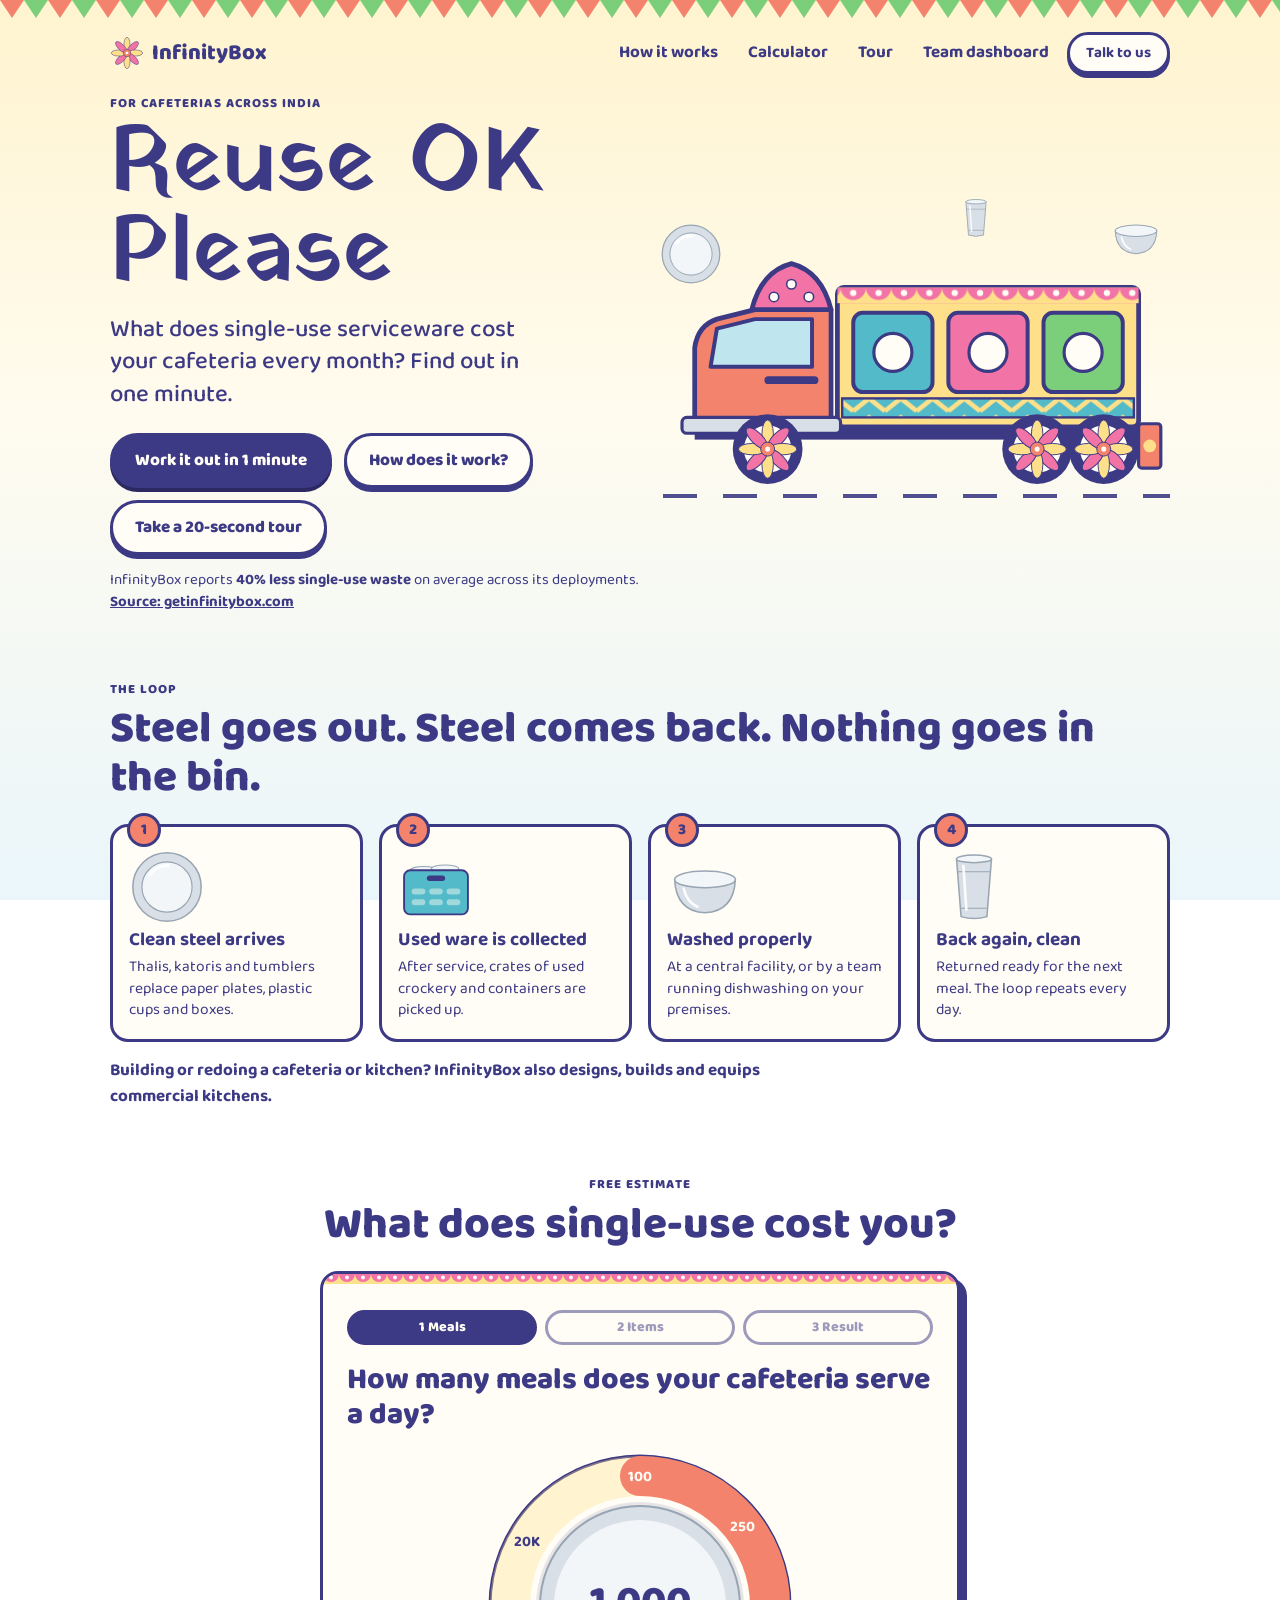
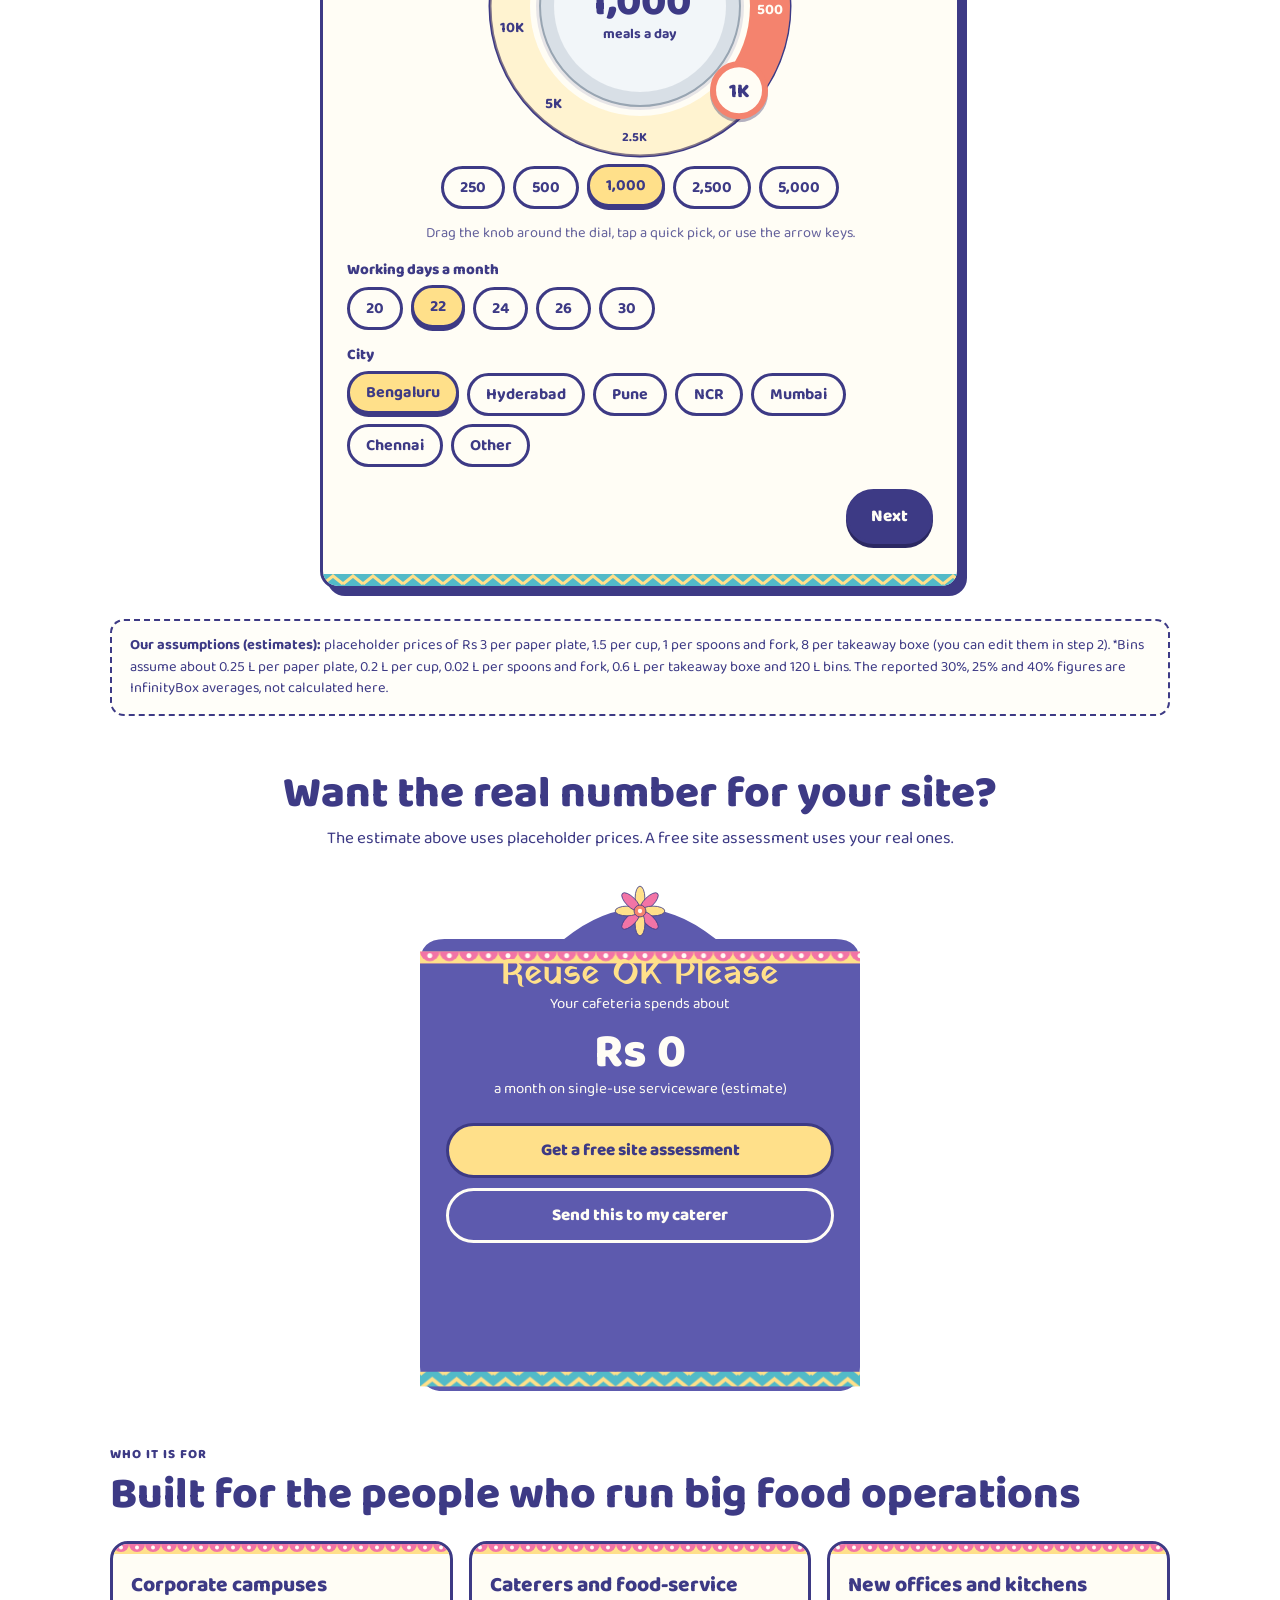
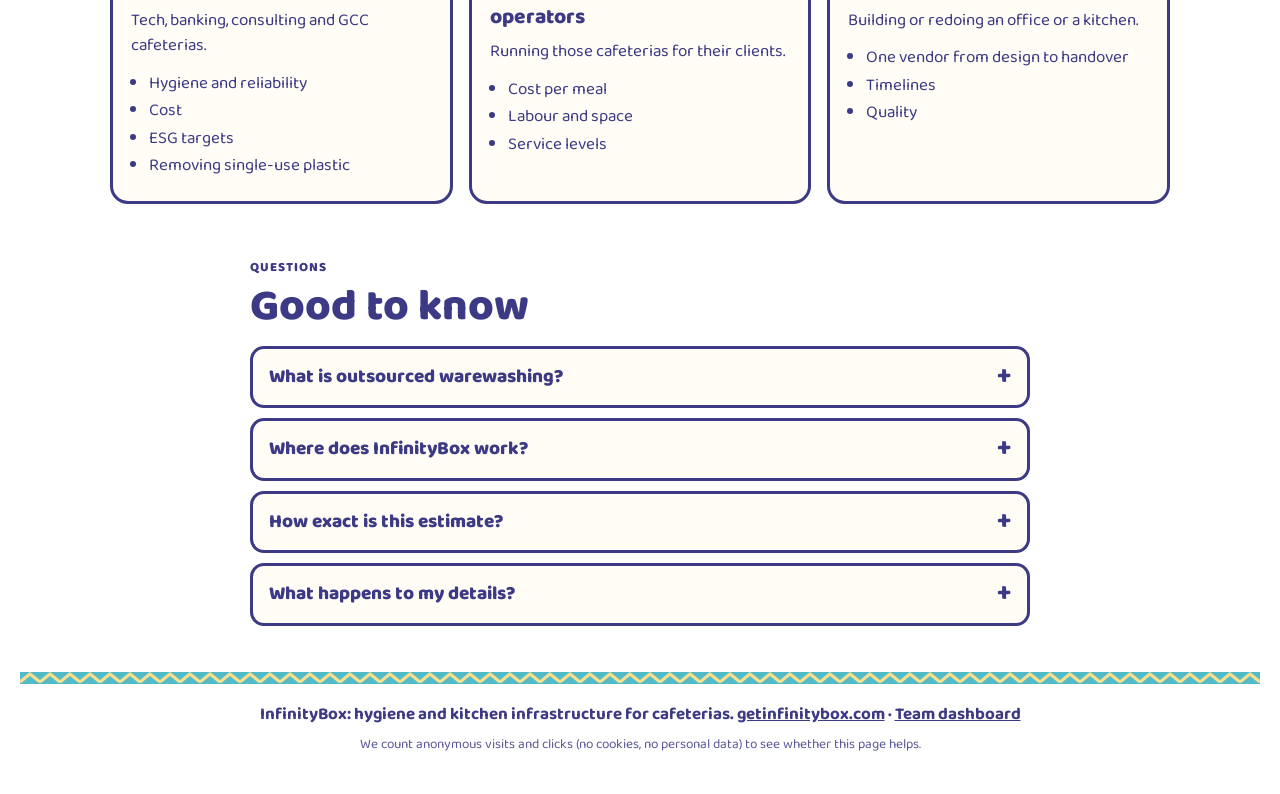
==== commit 166ef91c: "Routing: public page and read-only dashboard on Pages, interlinked; local /dashboard alias; 404 page" ====
--- a/inbound/index.html
+++ b/inbound/index.html
@@ -255,7 +255,7 @@
 
 <header class="top">
   <a class="brand" href="#top"><svg viewBox="0 0 100 100" aria-hidden="true"><use href="#m-rosette"/></svg>InfinityBox</a>
-  <nav><a href="#how">How it works</a><a href="#calc">Calculator</a><a href="#" data-tour>Tour</a><a class="btn small" href="#talk">Talk to us</a></nav>
+  <nav><a href="#how">How it works</a><a href="#calc">Calculator</a><a href="#" data-tour>Tour</a><a href="dashboard/" id="dashLink">Team dashboard</a><a class="btn small" href="#talk">Talk to us</a></nav>
 </header>
 
 <main id="top">
@@ -406,7 +406,7 @@
 
 <footer>
   <svg class="trim" width="100%" height="12" aria-hidden="true" style="margin-bottom:18px"><rect width="100%" height="12" fill="url(#p-chevron)"/></svg>
-  InfinityBox: hygiene and kitchen infrastructure for cafeterias. <a href="https://getinfinitybox.com" target="_blank" rel="noopener">getinfinitybox.com</a>
+  InfinityBox: hygiene and kitchen infrastructure for cafeterias. <a href="https://getinfinitybox.com" target="_blank" rel="noopener">getinfinitybox.com</a> &middot; <a href="dashboard/" id="dashLink2">Team dashboard</a>
   <div class="fine" style="margin-top:8px;font-weight:400">We count anonymous visits and clicks (no cookies, no personal data) to see whether this page helps.</div>
 </footer>
 
@@ -725,6 +725,9 @@
 /* ---------- scroll reveal ---------- */
 var io = 'IntersectionObserver' in window ? new IntersectionObserver(function (es) { es.forEach(function (e) { if (e.isIntersecting) { e.target.classList.add('on'); io.unobserve(e.target); } }); }, { threshold: .15 }) : null;
 [].forEach.call(document.querySelectorAll('.reveal'), function (el, i) { el.style.transitionDelay = (i % 4) * 90 + 'ms'; io ? io.observe(el) : el.classList.add('on'); });
+/* the team dashboard: its own page on Pages (dashboard/), the desk itself when running locally */
+if (/^(localhost|127\.0\.0\.1)$/.test(location.hostname)) { $('#dashLink').setAttribute('href', '/'); $('#dashLink2').setAttribute('href', '/'); }
+
 /* ---------- guided tour (a short walkthrough built into the page) ---------- */
 (function () {
   var STEPS = [
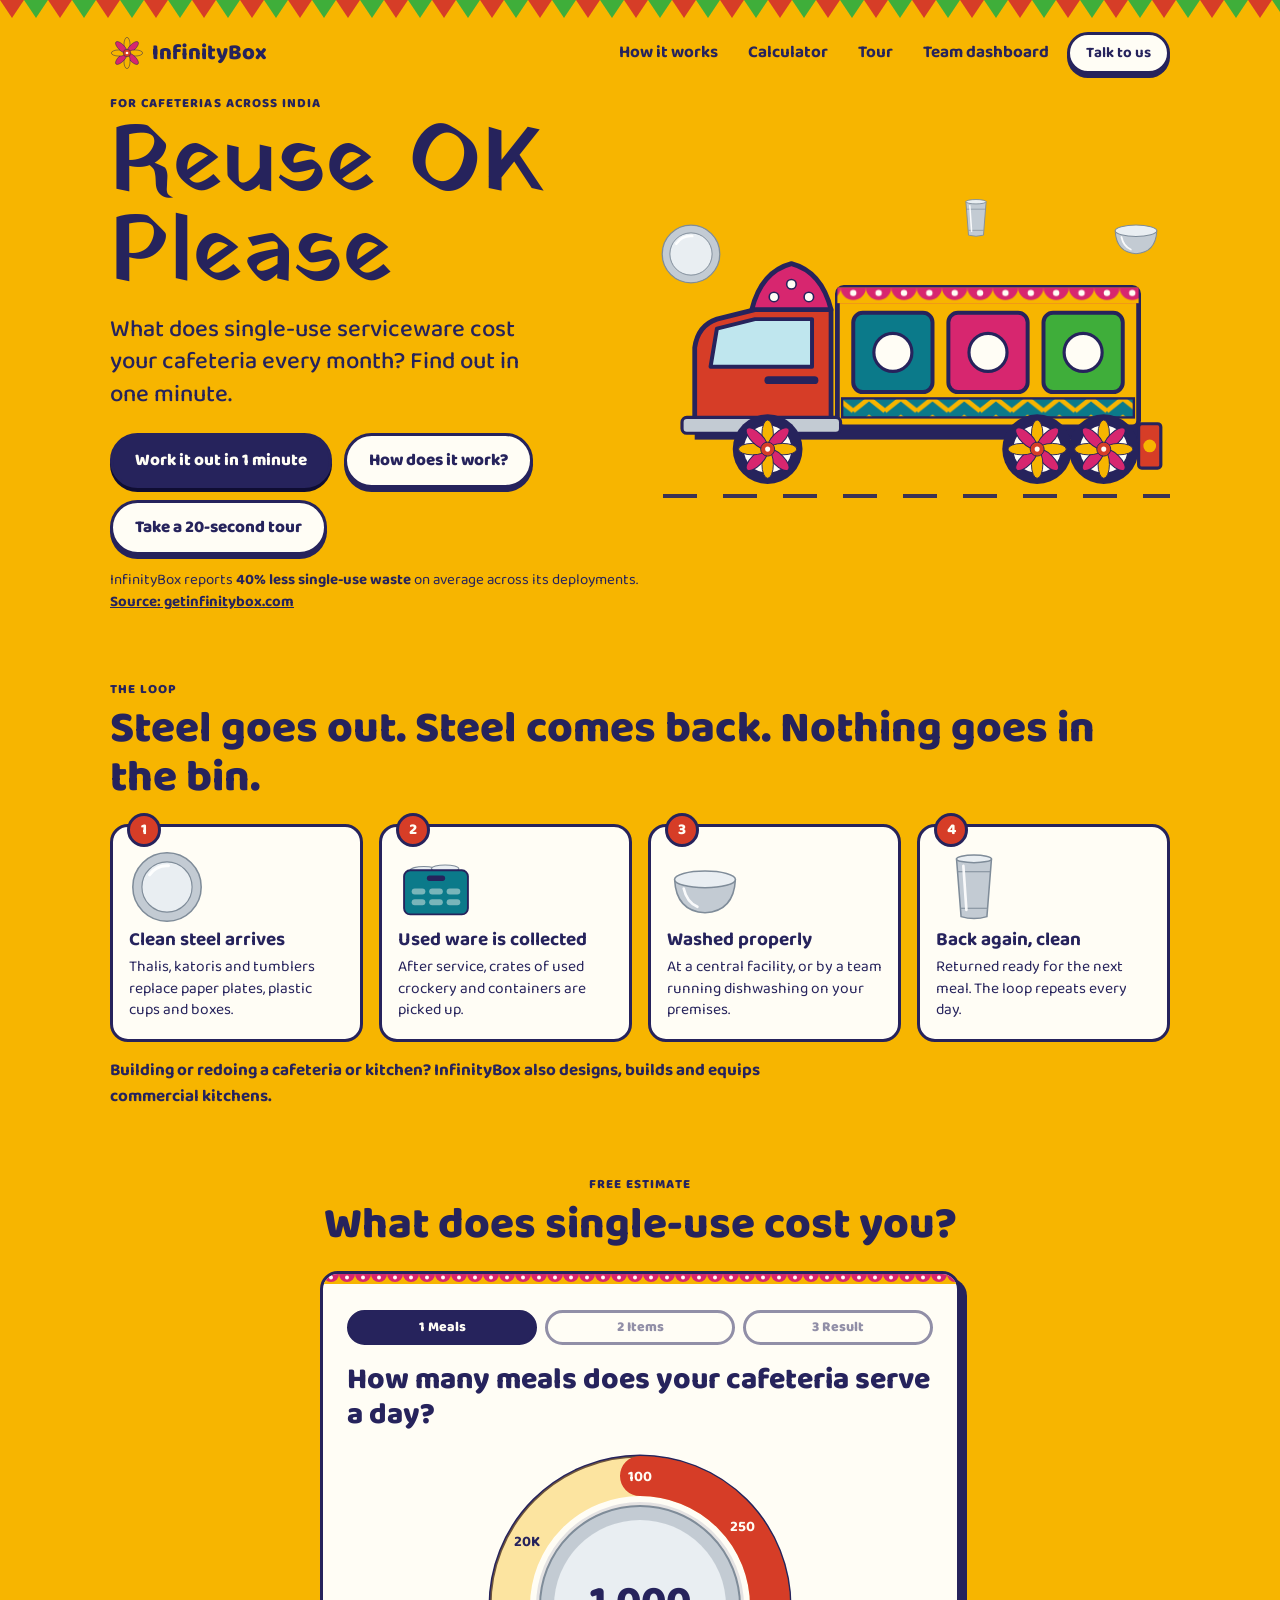
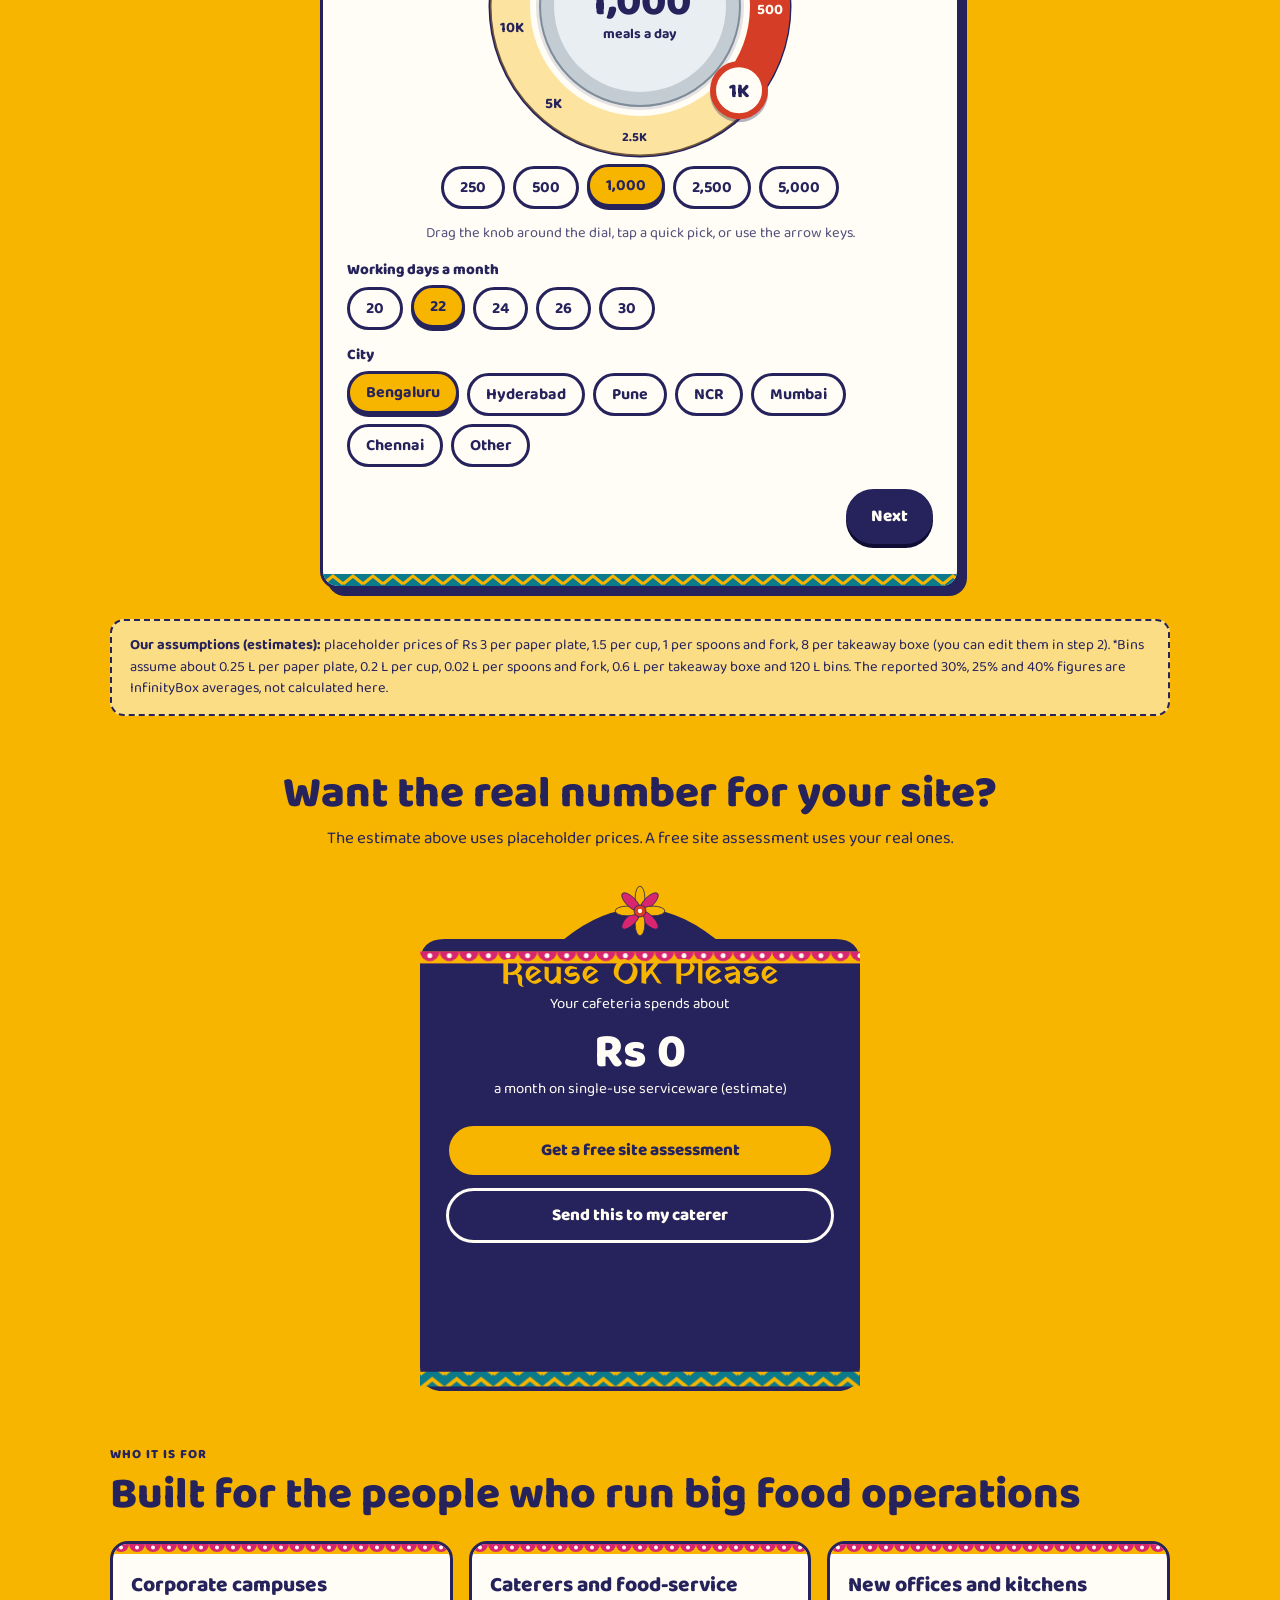
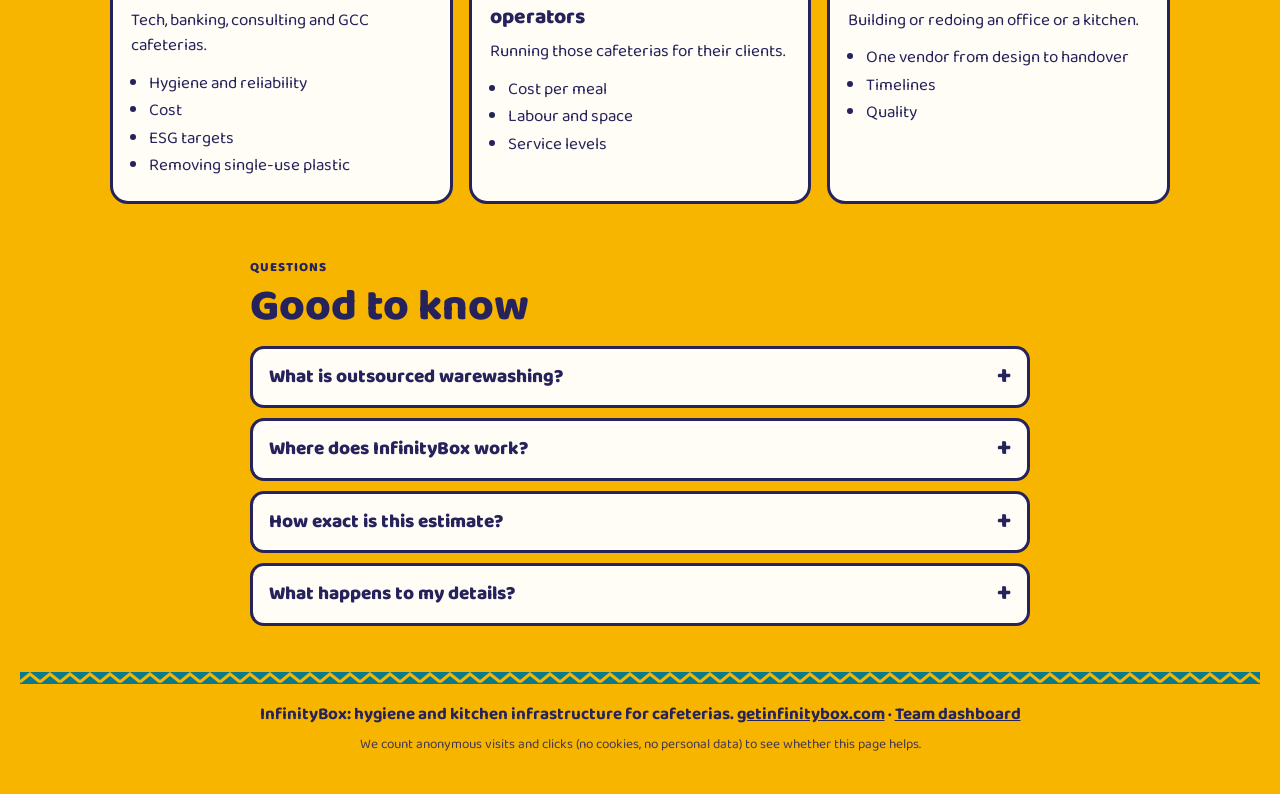
==== commit dbf9dfb4: "Restore the public page's original palette; lighter palette on the leads dashboard only Co-Authored-" ====
--- a/inbound/index.html
+++ b/inbound/index.html
@@ -8,11 +8,11 @@
 <link rel="preconnect" href="https://fonts.googleapis.com"><link rel="preconnect" href="https://fonts.gstatic.com" crossorigin>
 <link href="https://fonts.googleapis.com/css2?family=Baloo+2:wght@400;500;700;800&family=Yatra+One&display=swap" rel="stylesheet">
 <style>
-:root{--neel:#3D3A85;--haldi:#FFE08A;--sindoor:#F4836E;--mor:#52BAC8;--tota:#7CCF7A;--rani:#F274A6;--chalk:#FFFDF5;--steel:#D8DFE6;--steeld:#98A5B2;--steell:#F2F6F9;--kraft:#F5E6C4;
-  --sun:#FFF4CF;--sky:#EAF6FB;--ease:cubic-bezier(.645,.045,.355,1);--r:18px;--line:3px}
+:root{--neel:#26235C;--haldi:#F7B500;--sindoor:#D63D27;--mor:#0B7A8A;--tota:#3FAE3A;--rani:#D7266F;--chalk:#FFFDF5;--steel:#C3CBD3;--steeld:#7F8C99;--steell:#E9EEF2;--kraft:#E9D3A8;
+  --ease:cubic-bezier(.645,.045,.355,1);--r:18px;--line:3px}
 *{box-sizing:border-box}
 html{scroll-behavior:smooth}
-body{margin:0;background:linear-gradient(180deg,var(--sun) 0,#FFFBEE 45%,var(--sky) 100%) fixed;color:var(--neel);font:400 17px/1.5 "Baloo 2",system-ui,sans-serif;overflow-x:hidden}
+body{margin:0;background:var(--haldi);color:var(--neel);font:400 17px/1.5 "Baloo 2",system-ui,sans-serif;overflow-x:hidden}
 h1,h2,h3{margin:0}
 .sign{font-family:"Yatra One","Baloo 2",serif;font-weight:400}
 h2{font-weight:800;font-size:clamp(28px,4.2vw,44px);line-height:1.1}
@@ -37,8 +37,8 @@
   cursor:pointer;text-decoration:none;background:var(--chalk);color:var(--neel);box-shadow:0 4px 0 var(--neel);transition:transform .12s,box-shadow .12s}
 .btn:hover{transform:translateY(-2px);box-shadow:0 6px 0 var(--neel)}
 .btn:active{transform:translateY(3px);box-shadow:0 1px 0 var(--neel)}
-.btn.primary{background:var(--neel);color:var(--chalk);box-shadow:0 4px 0 #2B2862}
-.btn.red{background:var(--sindoor);color:var(--neel)}
+.btn.primary{background:var(--neel);color:var(--chalk);box-shadow:0 4px 0 #0F0D33}
+.btn.red{background:var(--sindoor);color:var(--chalk)}
 .btn.small{padding:6px 16px;font-size:15px}
 .btn[disabled]{opacity:.45;cursor:not-allowed;transform:none}
 
@@ -81,7 +81,7 @@
 .loop{display:grid;grid-template-columns:repeat(4,1fr);gap:16px;margin-top:22px}
 @media(max-width:900px){.loop{grid-template-columns:repeat(2,1fr)}}@media(max-width:520px){.loop{grid-template-columns:1fr}}
 .step{background:var(--chalk);border:var(--line) solid var(--neel);border-radius:var(--r);padding:16px 16px 18px;position:relative}
-.step .n{position:absolute;top:-14px;left:14px;background:var(--sindoor);color:var(--neel);border:var(--line) solid var(--neel);border-radius:99px;font-weight:800;width:34px;height:34px;display:grid;place-items:center}
+.step .n{position:absolute;top:-14px;left:14px;background:var(--sindoor);color:var(--chalk);border:var(--line) solid var(--neel);border-radius:99px;font-weight:800;width:34px;height:34px;display:grid;place-items:center}
 .step svg{width:76px;height:76px;display:block;margin:6px 0 4px}
 .step b{display:block;font-size:19px;line-height:1.2;margin-bottom:4px}
 .step span{font-size:15.5px;line-height:1.4;display:block}
@@ -100,25 +100,18 @@
 .big{display:flex;align-items:baseline;gap:8px;font-weight:800}
 .big input{font:800 38px "Baloo 2";width:6.2ch;border:0;border-bottom:var(--line) solid var(--neel);background:transparent;color:var(--neel);padding:0}
 .big span{font-size:18px}
-.fields{display:grid;grid-template-columns:1fr 1fr;gap:12px;margin:12px 0 4px}
-@media(max-width:520px){.fields{grid-template-columns:1fr}}
 label.f{display:block;font-weight:700;font-size:15px;margin-bottom:4px}
 select,input[type=text],input[type=email],input[type=number]{width:100%;height:48px;border:2px solid var(--neel);border-radius:12px;padding:0 12px;font:500 17px "Baloo 2",sans-serif;background:var(--chalk);color:var(--neel)}
 .nav{display:flex;justify-content:space-between;gap:12px;margin-top:22px;align-items:center}
 .back{background:none;border:0;font:700 16px "Baloo 2";text-decoration:underline;cursor:pointer;color:var(--neel);padding:8px}
 
 /* items */
-.rows{display:grid;gap:12px}
 .item{display:grid;grid-template-columns:64px 1fr auto;gap:12px;align-items:center;border:var(--line) solid var(--neel);border-radius:14px;padding:10px 12px;background:var(--chalk);transition:background .2s}
-.item.has{background:#FFF6D6}
+.item.has{background:#FFF3C4}
 .item svg{width:60px;height:60px}
 .item b{display:block;font-size:18px;line-height:1.15}
 .item small{display:flex;align-items:center;gap:4px;font-size:14px}
 .item small input{width:64px;height:30px;border-radius:8px;font-size:15px;padding:0 6px;text-align:center}
-.stepper{display:flex;align-items:center;gap:6px}
-.stepper button{width:46px;height:46px;border-radius:50%;border:var(--line) solid var(--neel);background:var(--haldi);font:800 26px/1 "Baloo 2";cursor:pointer;color:var(--neel);box-shadow:0 3px 0 var(--neel)}
-.stepper button:active{transform:translateY(2px);box-shadow:0 1px 0 var(--neel)}
-.stepper output{min-width:30px;text-align:center;font:800 26px "Baloo 2"}
 .permeal{margin-top:12px;font-weight:700}
 
 /* result */
@@ -136,7 +129,7 @@
 .fact{font-weight:700;margin:12px 0 2px}
 .fine{font-size:13.5px;line-height:1.4;opacity:.85}
 .claims{display:flex;flex-wrap:wrap;gap:8px;margin:10px 0 4px}
-.claims span{border:2px solid var(--neel);border-radius:99px;padding:2px 12px;font-weight:700;font-size:14.5px;background:#EAF8E9}
+.claims span{border:2px solid var(--neel);border-radius:99px;padding:2px 12px;font-weight:700;font-size:14.5px;background:#E4F5E3}
 
 /* tailgate */
 #talk .gate{max-width:440px;margin:26px auto 0;position:relative}
@@ -218,11 +211,10 @@
 .pricebtn input{width:62px;height:28px;border-radius:8px;font-size:15px;padding:0 6px;text-align:center;margin:0 4px}
 .minis{display:flex;flex-wrap:wrap;gap:8px;justify-content:center;margin:6px 0}
 .mini{display:flex;align-items:center;gap:4px;border:2px solid var(--neel);border-radius:99px;padding:2px 12px 2px 6px;font:800 16px "Baloo 2";background:var(--chalk);cursor:pointer;color:var(--neel);transition:background .25s,transform .2s}
-.mini svg{width:26px;height:26px}.mini.has{background:#FFF6D6}.mini[aria-current="true"]{transform:translateY(-2px);box-shadow:0 3px 0 var(--neel)}
+.mini svg{width:26px;height:26px}.mini.has{background:#FFF3C4}.mini[aria-current="true"]{transform:translateY(-2px);box-shadow:0 3px 0 var(--neel)}
 .permeal{text-align:center}
 /* guided tour */
-.tour-on{overflow-x:hidden}
-.tour-hl{position:absolute;z-index:80;border-radius:20px;box-shadow:0 0 0 9999px rgba(61,58,133,.18),0 0 0 4px var(--haldi);pointer-events:none;transition:all .35s var(--ease)}
+.tour-hl{position:absolute;z-index:80;border-radius:20px;box-shadow:0 0 0 9999px rgba(38,35,92,.35),0 0 0 4px var(--haldi);pointer-events:none;transition:all .35s var(--ease)}
 .tour-card{position:fixed;z-index:81;width:min(340px,calc(100vw - 32px));background:var(--chalk);border:var(--line) solid var(--neel);border-radius:var(--r);padding:16px 18px 14px;box-shadow:0 6px 0 var(--neel);animation:pop .3s var(--ease) both}
 @keyframes pop{from{opacity:0;translate:0 8px}to{opacity:1;translate:0 0}}
 .tour-card h3{font-size:21px;margin:0 0 4px}.tour-card p{font-size:16px;margin:0 0 10px}
@@ -236,20 +228,20 @@
 <body>
 <svg xmlns="http://www.w3.org/2000/svg" width="0" height="0" style="position:absolute;width:0;height:0;overflow:hidden" aria-hidden="true">
 <defs>
-<pattern id="p-jhalar" width="16" height="10" patternUnits="userSpaceOnUse"><rect width="16" height="10" fill="#FFE08A"/><path d="M0 0A8 8 0 0 0 16 0Z" fill="#F274A6"/><circle cx="8" cy="3.5" r="2" fill="#FFFDF5"/></pattern><pattern id="p-chevron" width="20" height="12" patternUnits="userSpaceOnUse"><rect width="20" height="12" fill="#52BAC8"/><path d="M0 10L10 2L20 10" fill="none" stroke="#FFE08A" stroke-width="3"/></pattern><pattern id="p-bunting" width="48" height="20" patternUnits="userSpaceOnUse"><path d="M0 0H24L12 18Z" fill="#F4836E"/><path d="M24 0H48L36 18Z" fill="#7CCF7A"/></pattern>
+<pattern id="p-jhalar" width="16" height="10" patternUnits="userSpaceOnUse"><rect width="16" height="10" fill="#F7B500"/><path d="M0 0A8 8 0 0 0 16 0Z" fill="#D7266F"/><circle cx="8" cy="3.5" r="2" fill="#FFFDF5"/></pattern><pattern id="p-chevron" width="20" height="12" patternUnits="userSpaceOnUse"><rect width="20" height="12" fill="#0B7A8A"/><path d="M0 10L10 2L20 10" fill="none" stroke="#F7B500" stroke-width="3"/></pattern><pattern id="p-bunting" width="48" height="20" patternUnits="userSpaceOnUse"><path d="M0 0H24L12 18Z" fill="#D63D27"/><path d="M24 0H48L36 18Z" fill="#3FAE3A"/></pattern>
 </defs>
-<symbol id="i-paper-plate" viewBox="0 0 100 100"><path d="M50 8 Q55.3 3.3 59.3 9.1 Q65.5 5.6 68.2 12.2 Q75 10.2 76.2 17.2 Q83.2 16.8 82.8 23.8 Q89.8 25 87.8 31.8 Q94.4 34.5 90.9 40.7 Q96.7 44.7 92 50 Q96.7 55.3 90.9 59.3 Q94.4 65.5 87.8 68.2 Q89.8 75 82.8 76.2 Q83.2 83.2 76.2 82.8 Q75 89.8 68.2 87.8 Q65.5 94.4 59.3 90.9 Q55.3 96.7 50 92 Q44.7 96.7 40.7 90.9 Q34.5 94.4 31.8 87.8 Q25 89.8 23.8 82.8 Q16.8 83.2 17.2 76.2 Q10.2 75 12.2 68.2 Q5.6 65.5 9.1 59.3 Q3.3 55.3 8 50 Q3.3 44.7 9.1 40.7 Q5.6 34.5 12.2 31.8 Q10.2 25 17.2 23.8 Q16.8 16.8 23.8 17.2 Q25 10.2 31.8 12.2 Q34.5 5.6 40.7 9.1 Q44.7 3.3 50 8Z" fill="#F5E6C4" stroke="#3D3A85" stroke-width="2.5" stroke-linejoin="round"/><circle cx="50" cy="50" r="28" fill="none" stroke="#3D3A85" stroke-width="1.5" stroke-dasharray="3 4"/></symbol>
-<symbol id="i-plastic-cup" viewBox="0 0 100 100"><path d="M26 16H74L67 90H33Z" fill="#EAF6FB" stroke="#3D3A85" stroke-width="2.5" stroke-linejoin="round"/><rect x="22" y="9" width="56" height="9" rx="3" fill="#FFFFFF" stroke="#3D3A85" stroke-width="2.5"/><path d="M40 28L42 80M60 28L58 80" stroke="#3D3A85" stroke-width="1.5" opacity=".35"/></symbol>
-<symbol id="i-plastic-spoon" viewBox="0 0 100 100"><ellipse cx="50" cy="27" rx="13" ry="18" fill="#FFFFFF" stroke="#3D3A85" stroke-width="2.5"/><rect x="46.5" y="44" width="7" height="48" rx="3.5" fill="#FFFFFF" stroke="#3D3A85" stroke-width="2.5"/></symbol>
-<symbol id="i-takeaway-box" viewBox="0 0 100 100"><rect x="14" y="30" width="72" height="12" rx="3" fill="#FFFFFF" stroke="#3D3A85" stroke-width="2.5"/><path d="M18 42H82L76 80H24Z" fill="#F1F1EC" stroke="#3D3A85" stroke-width="2.5" stroke-linejoin="round"/></symbol>
-<symbol id="i-steel-thali" viewBox="0 0 100 100"><circle cx="50" cy="50" r="45" fill="#D8DFE6" stroke="#98A5B2" stroke-width="2"/><circle cx="50" cy="50" r="33" fill="#F2F6F9" stroke="#98A5B2" stroke-width="1.5"/><path d="M27 34A28 28 0 0 1 52 22" stroke="#FFFFFF" stroke-width="4" stroke-linecap="round" fill="none" opacity=".9"/></symbol>
-<symbol id="i-steel-katori" viewBox="0 0 100 100"><path d="M10 40Q12 82 50 84Q88 82 90 40Z" fill="#D8DFE6" stroke="#98A5B2" stroke-width="2" stroke-linejoin="round"/><ellipse cx="50" cy="40" rx="40" ry="11" fill="#F2F6F9" stroke="#98A5B2" stroke-width="2"/><path d="M22 52Q26 70 40 76" stroke="#FFFFFF" stroke-width="3.5" stroke-linecap="round" fill="none" opacity=".9"/></symbol>
-<symbol id="i-steel-tumbler" viewBox="0 0 100 100"><path d="M27 13H73L67 89Q50 94 33 89Z" fill="#D8DFE6" stroke="#98A5B2" stroke-width="2" stroke-linejoin="round"/><ellipse cx="50" cy="13" rx="23" ry="5" fill="#F2F6F9" stroke="#98A5B2" stroke-width="2"/><path d="M29 30H71M33 78H67" stroke="#98A5B2" stroke-width="1.5"/><path d="M36 22L40 80" stroke="#FFFFFF" stroke-width="3.5" stroke-linecap="round" opacity=".9"/></symbol>
-<symbol id="i-crate" viewBox="0 0 100 100"><ellipse cx="34" cy="28" rx="18" ry="5" fill="#F2F6F9" stroke="#98A5B2" stroke-width="1.5"/><ellipse cx="62" cy="26" rx="18" ry="5" fill="#F2F6F9" stroke="#98A5B2" stroke-width="1.5"/><rect x="8" y="28" width="84" height="58" rx="8" fill="#52BAC8" stroke="#3D3A85" stroke-width="2.5"/><rect x="38" y="35" width="24" height="7" rx="3.5" fill="#3D3A85"/><rect x="18" y="52" width="18" height="8" rx="4" fill="#FFFDF5" opacity=".45"/><rect x="41" y="52" width="18" height="8" rx="4" fill="#FFFDF5" opacity=".45"/><rect x="64" y="52" width="18" height="8" rx="4" fill="#FFFDF5" opacity=".45"/><rect x="18" y="66" width="18" height="8" rx="4" fill="#FFFDF5" opacity=".45"/><rect x="41" y="66" width="18" height="8" rx="4" fill="#FFFDF5" opacity=".45"/><rect x="64" y="66" width="18" height="8" rx="4" fill="#FFFDF5" opacity=".45"/></symbol>
-<symbol id="i-bin" viewBox="0 0 100 100"><path d="M24 30H76L70 90H30Z" fill="#F4836E" stroke="#3D3A85" stroke-width="2.5" stroke-linejoin="round"/><rect x="17" y="21" width="66" height="10" rx="4" fill="#F4836E" stroke="#3D3A85" stroke-width="2.5"/><rect x="42" y="13" width="16" height="8" rx="3" fill="none" stroke="#3D3A85" stroke-width="2.5"/><path d="M40 42L42 80M50 42V80M60 42L58 80" stroke="#3D3A85" stroke-width="2" opacity=".45"/></symbol>
-<symbol id="i-compost" viewBox="0 0 100 100"><path d="M22 34H78L72 90H28Z" fill="#7CCF7A" stroke="#3D3A85" stroke-width="2.5" stroke-linejoin="round"/><rect x="16" y="25" width="68" height="10" rx="4" fill="#7CCF7A" stroke="#3D3A85" stroke-width="2.5"/><path d="M50 78C38 70 38 56 50 46C62 56 62 70 50 78Z" fill="#FFFDF5" opacity=".8"/></symbol>
-<symbol id="m-rosette" viewBox="0 0 100 100"><ellipse cx="50" cy="26" rx="9" ry="22" fill="#FFE08A" stroke="#3D3A85" stroke-width="1.5" transform="rotate(0 50 50)"/><ellipse cx="50" cy="26" rx="9" ry="22" fill="#F274A6" stroke="#3D3A85" stroke-width="1.5" transform="rotate(45 50 50)"/><ellipse cx="50" cy="26" rx="9" ry="22" fill="#FFE08A" stroke="#3D3A85" stroke-width="1.5" transform="rotate(90 50 50)"/><ellipse cx="50" cy="26" rx="9" ry="22" fill="#F274A6" stroke="#3D3A85" stroke-width="1.5" transform="rotate(135 50 50)"/><ellipse cx="50" cy="26" rx="9" ry="22" fill="#FFE08A" stroke="#3D3A85" stroke-width="1.5" transform="rotate(180 50 50)"/><ellipse cx="50" cy="26" rx="9" ry="22" fill="#F274A6" stroke="#3D3A85" stroke-width="1.5" transform="rotate(225 50 50)"/><ellipse cx="50" cy="26" rx="9" ry="22" fill="#FFE08A" stroke="#3D3A85" stroke-width="1.5" transform="rotate(270 50 50)"/><ellipse cx="50" cy="26" rx="9" ry="22" fill="#F274A6" stroke="#3D3A85" stroke-width="1.5" transform="rotate(315 50 50)"/><circle cx="50" cy="50" r="11" fill="#F4836E" stroke="#3D3A85" stroke-width="1.5"/><circle cx="50" cy="50" r="4" fill="#FFFDF5"/></symbol>
-<symbol id="truck" viewBox="0 0 320 170"><rect x="20" y="128" width="284" height="8" fill="#3D3A85"/><rect x="110" y="40" width="190" height="88" rx="4" fill="#FFE08A" stroke="#3D3A85" stroke-width="3"/><rect x="120" y="56" width="50" height="50" rx="6" fill="#52BAC8" stroke="#3D3A85" stroke-width="2.5"/><circle cx="145" cy="81" r="12" fill="#FFFDF5" stroke="#3D3A85" stroke-width="2"/><rect x="180" y="56" width="50" height="50" rx="6" fill="#F274A6" stroke="#3D3A85" stroke-width="2.5"/><circle cx="205" cy="81" r="12" fill="#FFFDF5" stroke="#3D3A85" stroke-width="2"/><rect x="240" y="56" width="50" height="50" rx="6" fill="#7CCF7A" stroke="#3D3A85" stroke-width="2.5"/><circle cx="265" cy="81" r="12" fill="#FFFDF5" stroke="#3D3A85" stroke-width="2"/><rect x="110" y="40" width="190" height="10" fill="url(#p-jhalar)"/><rect x="113" y="110" width="184" height="12" fill="url(#p-chevron)" stroke="#3D3A85" stroke-width="1.5"/><path d="M20 128V78Q22 64 34 60L58 54H106V128Z" fill="#F4836E" stroke="#3D3A85" stroke-width="3" stroke-linejoin="round"/><path d="M34 66L58 60H94V90H30Z" fill="#BFE6EE" stroke="#3D3A85" stroke-width="2.5" stroke-linejoin="round"/><path d="M56 54Q62 30 81 25Q100 30 106 54Z" fill="#F274A6" stroke="#3D3A85" stroke-width="3" stroke-linejoin="round"/><circle cx="70" cy="46" r="3" fill="#FFFDF5" stroke="#3D3A85" stroke-width="1"/><circle cx="81" cy="38" r="3" fill="#FFFDF5" stroke="#3D3A85" stroke-width="1"/><circle cx="92" cy="46" r="3" fill="#FFFDF5" stroke="#3D3A85" stroke-width="1"/><rect x="64" y="96" width="34" height="5" rx="2.5" fill="#3D3A85"/><rect x="12" y="122" width="100" height="10" rx="3" fill="#D8DFE6" stroke="#3D3A85" stroke-width="2"/><rect x="300" y="126" width="14" height="28" rx="2" fill="#F4836E" stroke="#3D3A85" stroke-width="2"/><circle cx="307" cy="140" r="4" fill="#FFE08A"/><circle cx="66" cy="142" r="22" fill="#3D3A85"/><circle cx="66" cy="142" r="15" fill="#FFFDF5"/><ellipse cx="66" cy="132.4" rx="3.6" ry="8.8" fill="#FFE08A" stroke="#3D3A85" stroke-width="0.6" transform="rotate(0 66 142)"/><ellipse cx="66" cy="132.4" rx="3.6" ry="8.8" fill="#F274A6" stroke="#3D3A85" stroke-width="0.6" transform="rotate(45 66 142)"/><ellipse cx="66" cy="132.4" rx="3.6" ry="8.8" fill="#FFE08A" stroke="#3D3A85" stroke-width="0.6" transform="rotate(90 66 142)"/><ellipse cx="66" cy="132.4" rx="3.6" ry="8.8" fill="#F274A6" stroke="#3D3A85" stroke-width="0.6" transform="rotate(135 66 142)"/><ellipse cx="66" cy="132.4" rx="3.6" ry="8.8" fill="#FFE08A" stroke="#3D3A85" stroke-width="0.6" transform="rotate(180 66 142)"/><ellipse cx="66" cy="132.4" rx="3.6" ry="8.8" fill="#F274A6" stroke="#3D3A85" stroke-width="0.6" transform="rotate(225 66 142)"/><ellipse cx="66" cy="132.4" rx="3.6" ry="8.8" fill="#FFE08A" stroke="#3D3A85" stroke-width="0.6" transform="rotate(270 66 142)"/><ellipse cx="66" cy="132.4" rx="3.6" ry="8.8" fill="#F274A6" stroke="#3D3A85" stroke-width="0.6" transform="rotate(315 66 142)"/><circle cx="66" cy="142" r="4.4" fill="#F4836E" stroke="#3D3A85" stroke-width="0.6"/><circle cx="66" cy="142" r="1.6" fill="#FFFDF5"/><circle cx="236" cy="142" r="22" fill="#3D3A85"/><circle cx="236" cy="142" r="15" fill="#FFFDF5"/><ellipse cx="236" cy="132.4" rx="3.6" ry="8.8" fill="#FFE08A" stroke="#3D3A85" stroke-width="0.6" transform="rotate(0 236 142)"/><ellipse cx="236" cy="132.4" rx="3.6" ry="8.8" fill="#F274A6" stroke="#3D3A85" stroke-width="0.6" transform="rotate(45 236 142)"/><ellipse cx="236" cy="132.4" rx="3.6" ry="8.8" fill="#FFE08A" stroke="#3D3A85" stroke-width="0.6" transform="rotate(90 236 142)"/><ellipse cx="236" cy="132.4" rx="3.6" ry="8.8" fill="#F274A6" stroke="#3D3A85" stroke-width="0.6" transform="rotate(135 236 142)"/><ellipse cx="236" cy="132.4" rx="3.6" ry="8.8" fill="#FFE08A" stroke="#3D3A85" stroke-width="0.6" transform="rotate(180 236 142)"/><ellipse cx="236" cy="132.4" rx="3.6" ry="8.8" fill="#F274A6" stroke="#3D3A85" stroke-width="0.6" transform="rotate(225 236 142)"/><ellipse cx="236" cy="132.4" rx="3.6" ry="8.8" fill="#FFE08A" stroke="#3D3A85" stroke-width="0.6" transform="rotate(270 236 142)"/><ellipse cx="236" cy="132.4" rx="3.6" ry="8.8" fill="#F274A6" stroke="#3D3A85" stroke-width="0.6" transform="rotate(315 236 142)"/><circle cx="236" cy="142" r="4.4" fill="#F4836E" stroke="#3D3A85" stroke-width="0.6"/><circle cx="236" cy="142" r="1.6" fill="#FFFDF5"/><circle cx="278" cy="142" r="22" fill="#3D3A85"/><circle cx="278" cy="142" r="15" fill="#FFFDF5"/><ellipse cx="278" cy="132.4" rx="3.6" ry="8.8" fill="#FFE08A" stroke="#3D3A85" stroke-width="0.6" transform="rotate(0 278 142)"/><ellipse cx="278" cy="132.4" rx="3.6" ry="8.8" fill="#F274A6" stroke="#3D3A85" stroke-width="0.6" transform="rotate(45 278 142)"/><ellipse cx="278" cy="132.4" rx="3.6" ry="8.8" fill="#FFE08A" stroke="#3D3A85" stroke-width="0.6" transform="rotate(90 278 142)"/><ellipse cx="278" cy="132.4" rx="3.6" ry="8.8" fill="#F274A6" stroke="#3D3A85" stroke-width="0.6" transform="rotate(135 278 142)"/><ellipse cx="278" cy="132.4" rx="3.6" ry="8.8" fill="#FFE08A" stroke="#3D3A85" stroke-width="0.6" transform="rotate(180 278 142)"/><ellipse cx="278" cy="132.4" rx="3.6" ry="8.8" fill="#F274A6" stroke="#3D3A85" stroke-width="0.6" transform="rotate(225 278 142)"/><ellipse cx="278" cy="132.4" rx="3.6" ry="8.8" fill="#FFE08A" stroke="#3D3A85" stroke-width="0.6" transform="rotate(270 278 142)"/><ellipse cx="278" cy="132.4" rx="3.6" ry="8.8" fill="#F274A6" stroke="#3D3A85" stroke-width="0.6" transform="rotate(315 278 142)"/><circle cx="278" cy="142" r="4.4" fill="#F4836E" stroke="#3D3A85" stroke-width="0.6"/><circle cx="278" cy="142" r="1.6" fill="#FFFDF5"/></symbol>
+<symbol id="i-paper-plate" viewBox="0 0 100 100"><path d="M50 8 Q55.3 3.3 59.3 9.1 Q65.5 5.6 68.2 12.2 Q75 10.2 76.2 17.2 Q83.2 16.8 82.8 23.8 Q89.8 25 87.8 31.8 Q94.4 34.5 90.9 40.7 Q96.7 44.7 92 50 Q96.7 55.3 90.9 59.3 Q94.4 65.5 87.8 68.2 Q89.8 75 82.8 76.2 Q83.2 83.2 76.2 82.8 Q75 89.8 68.2 87.8 Q65.5 94.4 59.3 90.9 Q55.3 96.7 50 92 Q44.7 96.7 40.7 90.9 Q34.5 94.4 31.8 87.8 Q25 89.8 23.8 82.8 Q16.8 83.2 17.2 76.2 Q10.2 75 12.2 68.2 Q5.6 65.5 9.1 59.3 Q3.3 55.3 8 50 Q3.3 44.7 9.1 40.7 Q5.6 34.5 12.2 31.8 Q10.2 25 17.2 23.8 Q16.8 16.8 23.8 17.2 Q25 10.2 31.8 12.2 Q34.5 5.6 40.7 9.1 Q44.7 3.3 50 8Z" fill="#E9D3A8" stroke="#26235C" stroke-width="2.5" stroke-linejoin="round"/><circle cx="50" cy="50" r="28" fill="none" stroke="#26235C" stroke-width="1.5" stroke-dasharray="3 4"/></symbol>
+<symbol id="i-plastic-cup" viewBox="0 0 100 100"><path d="M26 16H74L67 90H33Z" fill="#EAF6FB" stroke="#26235C" stroke-width="2.5" stroke-linejoin="round"/><rect x="22" y="9" width="56" height="9" rx="3" fill="#FFFFFF" stroke="#26235C" stroke-width="2.5"/><path d="M40 28L42 80M60 28L58 80" stroke="#26235C" stroke-width="1.5" opacity=".35"/></symbol>
+<symbol id="i-plastic-spoon" viewBox="0 0 100 100"><ellipse cx="50" cy="27" rx="13" ry="18" fill="#FFFFFF" stroke="#26235C" stroke-width="2.5"/><rect x="46.5" y="44" width="7" height="48" rx="3.5" fill="#FFFFFF" stroke="#26235C" stroke-width="2.5"/></symbol>
+<symbol id="i-takeaway-box" viewBox="0 0 100 100"><rect x="14" y="30" width="72" height="12" rx="3" fill="#FFFFFF" stroke="#26235C" stroke-width="2.5"/><path d="M18 42H82L76 80H24Z" fill="#F1F1EC" stroke="#26235C" stroke-width="2.5" stroke-linejoin="round"/></symbol>
+<symbol id="i-steel-thali" viewBox="0 0 100 100"><circle cx="50" cy="50" r="45" fill="#C3CBD3" stroke="#7F8C99" stroke-width="2"/><circle cx="50" cy="50" r="33" fill="#E9EEF2" stroke="#7F8C99" stroke-width="1.5"/><path d="M27 34A28 28 0 0 1 52 22" stroke="#FFFFFF" stroke-width="4" stroke-linecap="round" fill="none" opacity=".9"/></symbol>
+<symbol id="i-steel-katori" viewBox="0 0 100 100"><path d="M10 40Q12 82 50 84Q88 82 90 40Z" fill="#C3CBD3" stroke="#7F8C99" stroke-width="2" stroke-linejoin="round"/><ellipse cx="50" cy="40" rx="40" ry="11" fill="#E9EEF2" stroke="#7F8C99" stroke-width="2"/><path d="M22 52Q26 70 40 76" stroke="#FFFFFF" stroke-width="3.5" stroke-linecap="round" fill="none" opacity=".9"/></symbol>
+<symbol id="i-steel-tumbler" viewBox="0 0 100 100"><path d="M27 13H73L67 89Q50 94 33 89Z" fill="#C3CBD3" stroke="#7F8C99" stroke-width="2" stroke-linejoin="round"/><ellipse cx="50" cy="13" rx="23" ry="5" fill="#E9EEF2" stroke="#7F8C99" stroke-width="2"/><path d="M29 30H71M33 78H67" stroke="#7F8C99" stroke-width="1.5"/><path d="M36 22L40 80" stroke="#FFFFFF" stroke-width="3.5" stroke-linecap="round" opacity=".9"/></symbol>
+<symbol id="i-crate" viewBox="0 0 100 100"><ellipse cx="34" cy="28" rx="18" ry="5" fill="#E9EEF2" stroke="#7F8C99" stroke-width="1.5"/><ellipse cx="62" cy="26" rx="18" ry="5" fill="#E9EEF2" stroke="#7F8C99" stroke-width="1.5"/><rect x="8" y="28" width="84" height="58" rx="8" fill="#0B7A8A" stroke="#26235C" stroke-width="2.5"/><rect x="38" y="35" width="24" height="7" rx="3.5" fill="#26235C"/><rect x="18" y="52" width="18" height="8" rx="4" fill="#FFFDF5" opacity=".45"/><rect x="41" y="52" width="18" height="8" rx="4" fill="#FFFDF5" opacity=".45"/><rect x="64" y="52" width="18" height="8" rx="4" fill="#FFFDF5" opacity=".45"/><rect x="18" y="66" width="18" height="8" rx="4" fill="#FFFDF5" opacity=".45"/><rect x="41" y="66" width="18" height="8" rx="4" fill="#FFFDF5" opacity=".45"/><rect x="64" y="66" width="18" height="8" rx="4" fill="#FFFDF5" opacity=".45"/></symbol>
+<symbol id="i-bin" viewBox="0 0 100 100"><path d="M24 30H76L70 90H30Z" fill="#D63D27" stroke="#26235C" stroke-width="2.5" stroke-linejoin="round"/><rect x="17" y="21" width="66" height="10" rx="4" fill="#D63D27" stroke="#26235C" stroke-width="2.5"/><rect x="42" y="13" width="16" height="8" rx="3" fill="none" stroke="#26235C" stroke-width="2.5"/><path d="M40 42L42 80M50 42V80M60 42L58 80" stroke="#26235C" stroke-width="2" opacity=".45"/></symbol>
+<symbol id="i-compost" viewBox="0 0 100 100"><path d="M22 34H78L72 90H28Z" fill="#3FAE3A" stroke="#26235C" stroke-width="2.5" stroke-linejoin="round"/><rect x="16" y="25" width="68" height="10" rx="4" fill="#3FAE3A" stroke="#26235C" stroke-width="2.5"/><path d="M50 78C38 70 38 56 50 46C62 56 62 70 50 78Z" fill="#FFFDF5" opacity=".8"/></symbol>
+<symbol id="m-rosette" viewBox="0 0 100 100"><ellipse cx="50" cy="26" rx="9" ry="22" fill="#F7B500" stroke="#26235C" stroke-width="1.5" transform="rotate(0 50 50)"/><ellipse cx="50" cy="26" rx="9" ry="22" fill="#D7266F" stroke="#26235C" stroke-width="1.5" transform="rotate(45 50 50)"/><ellipse cx="50" cy="26" rx="9" ry="22" fill="#F7B500" stroke="#26235C" stroke-width="1.5" transform="rotate(90 50 50)"/><ellipse cx="50" cy="26" rx="9" ry="22" fill="#D7266F" stroke="#26235C" stroke-width="1.5" transform="rotate(135 50 50)"/><ellipse cx="50" cy="26" rx="9" ry="22" fill="#F7B500" stroke="#26235C" stroke-width="1.5" transform="rotate(180 50 50)"/><ellipse cx="50" cy="26" rx="9" ry="22" fill="#D7266F" stroke="#26235C" stroke-width="1.5" transform="rotate(225 50 50)"/><ellipse cx="50" cy="26" rx="9" ry="22" fill="#F7B500" stroke="#26235C" stroke-width="1.5" transform="rotate(270 50 50)"/><ellipse cx="50" cy="26" rx="9" ry="22" fill="#D7266F" stroke="#26235C" stroke-width="1.5" transform="rotate(315 50 50)"/><circle cx="50" cy="50" r="11" fill="#D63D27" stroke="#26235C" stroke-width="1.5"/><circle cx="50" cy="50" r="4" fill="#FFFDF5"/></symbol>
+<symbol id="truck" viewBox="0 0 320 170"><rect x="20" y="128" width="284" height="8" fill="#26235C"/><rect x="110" y="40" width="190" height="88" rx="4" fill="#F7B500" stroke="#26235C" stroke-width="3"/><rect x="120" y="56" width="50" height="50" rx="6" fill="#0B7A8A" stroke="#26235C" stroke-width="2.5"/><circle cx="145" cy="81" r="12" fill="#FFFDF5" stroke="#26235C" stroke-width="2"/><rect x="180" y="56" width="50" height="50" rx="6" fill="#D7266F" stroke="#26235C" stroke-width="2.5"/><circle cx="205" cy="81" r="12" fill="#FFFDF5" stroke="#26235C" stroke-width="2"/><rect x="240" y="56" width="50" height="50" rx="6" fill="#3FAE3A" stroke="#26235C" stroke-width="2.5"/><circle cx="265" cy="81" r="12" fill="#FFFDF5" stroke="#26235C" stroke-width="2"/><rect x="110" y="40" width="190" height="10" fill="url(#p-jhalar)"/><rect x="113" y="110" width="184" height="12" fill="url(#p-chevron)" stroke="#26235C" stroke-width="1.5"/><path d="M20 128V78Q22 64 34 60L58 54H106V128Z" fill="#D63D27" stroke="#26235C" stroke-width="3" stroke-linejoin="round"/><path d="M34 66L58 60H94V90H30Z" fill="#BFE6EE" stroke="#26235C" stroke-width="2.5" stroke-linejoin="round"/><path d="M56 54Q62 30 81 25Q100 30 106 54Z" fill="#D7266F" stroke="#26235C" stroke-width="3" stroke-linejoin="round"/><circle cx="70" cy="46" r="3" fill="#FFFDF5" stroke="#26235C" stroke-width="1"/><circle cx="81" cy="38" r="3" fill="#FFFDF5" stroke="#26235C" stroke-width="1"/><circle cx="92" cy="46" r="3" fill="#FFFDF5" stroke="#26235C" stroke-width="1"/><rect x="64" y="96" width="34" height="5" rx="2.5" fill="#26235C"/><rect x="12" y="122" width="100" height="10" rx="3" fill="#C3CBD3" stroke="#26235C" stroke-width="2"/><rect x="300" y="126" width="14" height="28" rx="2" fill="#D63D27" stroke="#26235C" stroke-width="2"/><circle cx="307" cy="140" r="4" fill="#F7B500"/><circle cx="66" cy="142" r="22" fill="#26235C"/><circle cx="66" cy="142" r="15" fill="#FFFDF5"/><ellipse cx="66" cy="132.4" rx="3.6" ry="8.8" fill="#F7B500" stroke="#26235C" stroke-width="0.6" transform="rotate(0 66 142)"/><ellipse cx="66" cy="132.4" rx="3.6" ry="8.8" fill="#D7266F" stroke="#26235C" stroke-width="0.6" transform="rotate(45 66 142)"/><ellipse cx="66" cy="132.4" rx="3.6" ry="8.8" fill="#F7B500" stroke="#26235C" stroke-width="0.6" transform="rotate(90 66 142)"/><ellipse cx="66" cy="132.4" rx="3.6" ry="8.8" fill="#D7266F" stroke="#26235C" stroke-width="0.6" transform="rotate(135 66 142)"/><ellipse cx="66" cy="132.4" rx="3.6" ry="8.8" fill="#F7B500" stroke="#26235C" stroke-width="0.6" transform="rotate(180 66 142)"/><ellipse cx="66" cy="132.4" rx="3.6" ry="8.8" fill="#D7266F" stroke="#26235C" stroke-width="0.6" transform="rotate(225 66 142)"/><ellipse cx="66" cy="132.4" rx="3.6" ry="8.8" fill="#F7B500" stroke="#26235C" stroke-width="0.6" transform="rotate(270 66 142)"/><ellipse cx="66" cy="132.4" rx="3.6" ry="8.8" fill="#D7266F" stroke="#26235C" stroke-width="0.6" transform="rotate(315 66 142)"/><circle cx="66" cy="142" r="4.4" fill="#D63D27" stroke="#26235C" stroke-width="0.6"/><circle cx="66" cy="142" r="1.6" fill="#FFFDF5"/><circle cx="236" cy="142" r="22" fill="#26235C"/><circle cx="236" cy="142" r="15" fill="#FFFDF5"/><ellipse cx="236" cy="132.4" rx="3.6" ry="8.8" fill="#F7B500" stroke="#26235C" stroke-width="0.6" transform="rotate(0 236 142)"/><ellipse cx="236" cy="132.4" rx="3.6" ry="8.8" fill="#D7266F" stroke="#26235C" stroke-width="0.6" transform="rotate(45 236 142)"/><ellipse cx="236" cy="132.4" rx="3.6" ry="8.8" fill="#F7B500" stroke="#26235C" stroke-width="0.6" transform="rotate(90 236 142)"/><ellipse cx="236" cy="132.4" rx="3.6" ry="8.8" fill="#D7266F" stroke="#26235C" stroke-width="0.6" transform="rotate(135 236 142)"/><ellipse cx="236" cy="132.4" rx="3.6" ry="8.8" fill="#F7B500" stroke="#26235C" stroke-width="0.6" transform="rotate(180 236 142)"/><ellipse cx="236" cy="132.4" rx="3.6" ry="8.8" fill="#D7266F" stroke="#26235C" stroke-width="0.6" transform="rotate(225 236 142)"/><ellipse cx="236" cy="132.4" rx="3.6" ry="8.8" fill="#F7B500" stroke="#26235C" stroke-width="0.6" transform="rotate(270 236 142)"/><ellipse cx="236" cy="132.4" rx="3.6" ry="8.8" fill="#D7266F" stroke="#26235C" stroke-width="0.6" transform="rotate(315 236 142)"/><circle cx="236" cy="142" r="4.4" fill="#D63D27" stroke="#26235C" stroke-width="0.6"/><circle cx="236" cy="142" r="1.6" fill="#FFFDF5"/><circle cx="278" cy="142" r="22" fill="#26235C"/><circle cx="278" cy="142" r="15" fill="#FFFDF5"/><ellipse cx="278" cy="132.4" rx="3.6" ry="8.8" fill="#F7B500" stroke="#26235C" stroke-width="0.6" transform="rotate(0 278 142)"/><ellipse cx="278" cy="132.4" rx="3.6" ry="8.8" fill="#D7266F" stroke="#26235C" stroke-width="0.6" transform="rotate(45 278 142)"/><ellipse cx="278" cy="132.4" rx="3.6" ry="8.8" fill="#F7B500" stroke="#26235C" stroke-width="0.6" transform="rotate(90 278 142)"/><ellipse cx="278" cy="132.4" rx="3.6" ry="8.8" fill="#D7266F" stroke="#26235C" stroke-width="0.6" transform="rotate(135 278 142)"/><ellipse cx="278" cy="132.4" rx="3.6" ry="8.8" fill="#F7B500" stroke="#26235C" stroke-width="0.6" transform="rotate(180 278 142)"/><ellipse cx="278" cy="132.4" rx="3.6" ry="8.8" fill="#D7266F" stroke="#26235C" stroke-width="0.6" transform="rotate(225 278 142)"/><ellipse cx="278" cy="132.4" rx="3.6" ry="8.8" fill="#F7B500" stroke="#26235C" stroke-width="0.6" transform="rotate(270 278 142)"/><ellipse cx="278" cy="132.4" rx="3.6" ry="8.8" fill="#D7266F" stroke="#26235C" stroke-width="0.6" transform="rotate(315 278 142)"/><circle cx="278" cy="142" r="4.4" fill="#D63D27" stroke="#26235C" stroke-width="0.6"/><circle cx="278" cy="142" r="1.6" fill="#FFFDF5"/></symbol>
 </svg>
 <svg class="trim bunting" width="100%" height="20" aria-hidden="true"><rect width="100%" height="20" fill="url(#p-bunting)"/></svg>
 
@@ -347,7 +339,7 @@
     <h2 style="text-align:center">Want the real number for your site?</h2>
     <p style="text-align:center;margin:8px auto 0">The estimate above uses placeholder prices. A free site assessment uses your real ones.</p>
     <div class="gate" id="gate">
-      <svg class="shape" viewBox="0 0 360 420" preserveAspectRatio="none" aria-hidden="true"><path d="M0 70Q0 50 20 50H118Q180 0 242 50H340Q360 50 360 70V400Q360 420 340 420H20Q0 420 0 400Z" fill="#5D5AAE"/><rect x="0" y="60" width="360" height="10" fill="url(#p-jhalar)"/><rect x="0" y="404" width="360" height="12" fill="url(#p-chevron)"/></svg>
+      <svg class="shape" viewBox="0 0 360 420" preserveAspectRatio="none" aria-hidden="true"><path d="M0 70Q0 50 20 50H118Q180 0 242 50H340Q360 50 360 70V400Q360 420 340 420H20Q0 420 0 400Z" fill="#26235C"/><rect x="0" y="60" width="360" height="10" fill="url(#p-jhalar)"/><rect x="0" y="404" width="360" height="12" fill="url(#p-chevron)"/></svg>
       <svg class="rosette" viewBox="0 0 100 100" aria-hidden="true"><use href="#m-rosette"/></svg>
       <div class="face">
         <div class="head">
@@ -478,17 +470,17 @@
   var root = document.createElement('div'); root.className = 'dial'; root.tabIndex = 0; root.setAttribute('role', 'slider');
   root.setAttribute('aria-label', o.label); root.setAttribute('aria-valuemin', o.min); root.setAttribute('aria-valuemax', o.max);
   var svg = el('svg', { viewBox: '0 0 320 320', 'class': 'dialsvg' }); root.appendChild(svg);
-  el('circle', { cx: 160, cy: 160, r: 150, fill: '#FFFDF5', stroke: '#3D3A85', 'stroke-width': 3 }, svg);
-  el('circle', { cx: 160, cy: 160, r: 130, fill: 'none', stroke: '#FFE08A', 'stroke-width': 40, opacity: .35 }, svg);
+  el('circle', { cx: 160, cy: 160, r: 150, fill: '#FFFDF5', stroke: '#26235C', 'stroke-width': 3 }, svg);
+  el('circle', { cx: 160, cy: 160, r: 130, fill: 'none', stroke: '#F7B500', 'stroke-width': 40, opacity: .35 }, svg);
   var arc = el('circle', { cx: 160, cy: 160, r: 130, fill: 'none', stroke: o.color, 'stroke-width': 40, 'stroke-linecap': 'round', transform: 'rotate(-90 160 160)' }, svg);
   var labs = o.labels.map(function (L) {
-    var a = L.angle * Math.PI / 180, t = el('text', { x: 160 + 130 * Math.sin(a), y: 160 - 130 * Math.cos(a) + 5, 'text-anchor': 'middle', 'font-family': 'Baloo 2,Arial', 'font-weight': 700, 'font-size': L.text.length > 3 ? 13 : 15, fill: '#3D3A85', style: 'pointer-events:none' }, svg);
+    var a = L.angle * Math.PI / 180, t = el('text', { x: 160 + 130 * Math.sin(a), y: 160 - 130 * Math.cos(a) + 5, 'text-anchor': 'middle', 'font-family': 'Baloo 2,Arial', 'font-weight': 700, 'font-size': L.text.length > 3 ? 13 : 15, fill: '#26235C', style: 'pointer-events:none' }, svg);
     t.textContent = L.text; return { a: L.angle, t: t };
   });
-  el('circle', { cx: 160, cy: 160, r: 104, fill: '#3D3A85', opacity: .12 }, svg);
-  el('circle', { cx: 160, cy: 160, r: 100, fill: '#D8DFE6', stroke: '#98A5B2', 'stroke-width': 2 }, svg);
-  el('circle', { cx: 160, cy: 160, r: 86, fill: '#F2F6F9' }, svg);
-  var font = { 'text-anchor': 'middle', 'font-family': 'Baloo 2,Arial', fill: '#3D3A85', style: 'pointer-events:none' };
+  el('circle', { cx: 160, cy: 160, r: 104, fill: '#26235C', opacity: .12 }, svg);
+  el('circle', { cx: 160, cy: 160, r: 100, fill: '#C3CBD3', stroke: '#7F8C99', 'stroke-width': 2 }, svg);
+  el('circle', { cx: 160, cy: 160, r: 86, fill: '#E9EEF2' }, svg);
+  var font = { 'text-anchor': 'middle', 'font-family': 'Baloo 2,Arial', fill: '#26235C', style: 'pointer-events:none' };
   var bigT = null, capT, subT;
   if (o.big) {
     bigT = el('text', Object.assign({ x: 160, y: 168, 'font-weight': 800, 'font-size': 42 }, font), svg);
@@ -500,10 +492,10 @@
     subT = el('text', Object.assign({ x: 160, y: 214, 'font-size': 13 }, font), svg);
   }
   var pulse = el('circle', { r: 26, fill: 'none', stroke: o.color, 'stroke-width': 3, 'class': 'pulse' }, svg);
-  var chevL = el('circle', { r: 9, fill: '#FFFDF5', stroke: '#3D3A85', 'stroke-width': 1.5, 'class': 'chev' }, svg), chevR = el('circle', { r: 9, fill: '#FFFDF5', stroke: '#3D3A85', 'stroke-width': 1.5, 'class': 'chev' }, svg);
+  var chevL = el('circle', { r: 9, fill: '#FFFDF5', stroke: '#26235C', 'stroke-width': 1.5, 'class': 'chev' }, svg), chevR = el('circle', { r: 9, fill: '#FFFDF5', stroke: '#26235C', 'stroke-width': 1.5, 'class': 'chev' }, svg);
   var knob = el('g', { 'class': 'knob', style: 'pointer-events:none' }, svg);
   var kc = el('circle', { r: 26, fill: '#FFFDF5', stroke: o.color, 'stroke-width': 6 }, knob);
-  var kt = el('text', { 'text-anchor': 'middle', 'font-family': 'Baloo 2,Arial', 'font-weight': 800, 'font-size': 20, fill: '#3D3A85' }, knob);
+  var kt = el('text', { 'text-anchor': 'middle', 'font-family': 'Baloo 2,Arial', 'font-weight': 800, 'font-size': 20, fill: '#26235C' }, knob);
   var angle = o.toAngle(o.value), value = o.value, anim = null, dragging = false;
 
   function pos(a, r) { var t = a * Math.PI / 180; return [160 + r * Math.sin(t), 160 - r * Math.cos(t)]; }
@@ -512,7 +504,7 @@
     var k = pos(a, 130); kc.setAttribute('cx', k[0]); kc.setAttribute('cy', k[1]); kt.setAttribute('x', k[0]); kt.setAttribute('y', k[1] + 7);
     pulse.setAttribute('cx', k[0]); pulse.setAttribute('cy', k[1]);
     var l = pos(a - 24, 130), r = pos(a + 24, 130); chevL.setAttribute('cx', l[0]); chevL.setAttribute('cy', l[1]); chevR.setAttribute('cx', r[0]); chevR.setAttribute('cy', r[1]);
-    labs.forEach(function (L) { L.t.setAttribute('fill', L.a <= a - 4 ? '#FFFDF5' : '#3D3A85'); });
+    labs.forEach(function (L) { L.t.setAttribute('fill', L.a <= a - 4 ? '#FFFDF5' : '#26235C'); });
   }
   function text(v) {
     kt.textContent = o.knobText(v);
@@ -556,7 +548,7 @@
 var short = function (v) { return v >= 1000 ? (v / 1000).toFixed(v % 1000 ? 1 : 0).replace('.0', '') + 'K' : String(v); };
 if (qs.get('m')) S.meals = niceMeals(+qs.get('m') || 1000);
 var mealsDial = Dial({
-  color: '#F4836E', big: true, caption: 'meals a day', label: 'Meals served per day', min: 100, max: 20000, value: S.meals,
+  color: '#D63D27', big: true, caption: 'meals a day', label: 'Meals served per day', min: 100, max: 20000, value: S.meals,
   labels: [100, 250, 500, 1000, 2500, 5000, 10000, 20000].map(function (v) { return { angle: mealAngle(v), text: short(v) }; }),
   toValue: function (a) { return niceMeals(100 * Math.pow(200, a / SWEEP)); }, toAngle: function (v) { return mealAngle(Math.min(20000, Math.max(100, v))); },
   fmt: C.nf, knobText: short, step: function (v, d) { var st = v < 1000 || (v === 1000 && d < 0) ? 50 : v < 5000 || (v === 5000 && d < 0) ? 100 : 500; return niceMeals(v + d * st); },
@@ -624,19 +616,14 @@
 
 /* ---------- step 3: result ---------- */
 var R = null;
-function countUp(el, to, fmt) {
-  if (reduce) { el.textContent = fmt(to); return; }
-  var t0 = performance.now(), from = 0;
-  (function f(t) { var p = Math.min(1, (t - t0) / 700), e = 1 - Math.pow(1 - p, 3); el.textContent = fmt(from + (to - from) * e); if (p < 1) requestAnimationFrame(f); })(t0);
-}
 var ringBuilt = false, segEls = {}, lastCenter = 0, tw = null;
 function ring() {
   var sh = C.shares(R, S.mode), svg = $('#ring');
   if (!ringBuilt) {
-    svg.innerHTML = '<circle cx="160" cy="160" r="150" fill="#FFFDF5" stroke="#3D3A85" stroke-width="3"/>';
+    svg.innerHTML = '<circle cx="160" cy="160" r="150" fill="#FFFDF5" stroke="#26235C" stroke-width="3"/>';
     sh.forEach(function (s) { var c = el('circle', { 'class': 'seg', cx: 160, cy: 160, r: 130, fill: 'none', stroke: s.color, 'stroke-width': 40 }, svg); c.style.strokeDasharray = '0 ' + CIRC; segEls[s.id] = c; });
-    svg.insertAdjacentHTML('beforeend', '<circle cx="160" cy="160" r="100" fill="#FFFDF5" stroke="#3D3A85" stroke-width="2"/><text id="cNum" x="160" y="158" text-anchor="middle" font-family="Baloo 2,Arial" font-weight="800" font-size="40" fill="#3D3A85"></text>' +
-      '<text id="cLab" x="160" y="184" text-anchor="middle" font-family="Baloo 2,Arial" font-size="14" fill="#3D3A85"></text>');
+    svg.insertAdjacentHTML('beforeend', '<circle cx="160" cy="160" r="100" fill="#FFFDF5" stroke="#26235C" stroke-width="2"/><text id="cNum" x="160" y="158" text-anchor="middle" font-family="Baloo 2,Arial" font-weight="800" font-size="40" fill="#26235C"></text>' +
+      '<text id="cLab" x="160" y="184" text-anchor="middle" font-family="Baloo 2,Arial" font-size="14" fill="#26235C"></text>');
     ringBuilt = true;
   }
   var gap = (4 / 360) * CIRC, start = 0;
@@ -767,7 +754,7 @@
     setTimeout(function () {
       if (card || seen()) return;
       bubble = document.createElement('div'); bubble.className = 'tour-bubble';
-      bubble.innerHTML = '<p><b>New here?</b> Take a 20-second tour of how this page works.</p><div class="row"><button class="btn small primary" type="button">Show me</button><button class="skip" type="button" style="background:none;border:0;font:700 15px Baloo 2;color:#98A5B2;cursor:pointer;text-decoration:underline">No thanks</button></div>';
+      bubble.innerHTML = '<p><b>New here?</b> Take a 20-second tour of how this page works.</p><div class="row"><button class="btn small primary" type="button">Show me</button><button class="skip" type="button" style="background:none;border:0;font:700 15px Baloo 2;color:#7F8C99;cursor:pointer;text-decoration:underline">No thanks</button></div>';
       bubble.querySelector('.btn').onclick = start; bubble.querySelector('.skip').onclick = function () { bubble.remove(); bubble = null; seen(true); };
       document.body.append(bubble);
     }, 2500);
